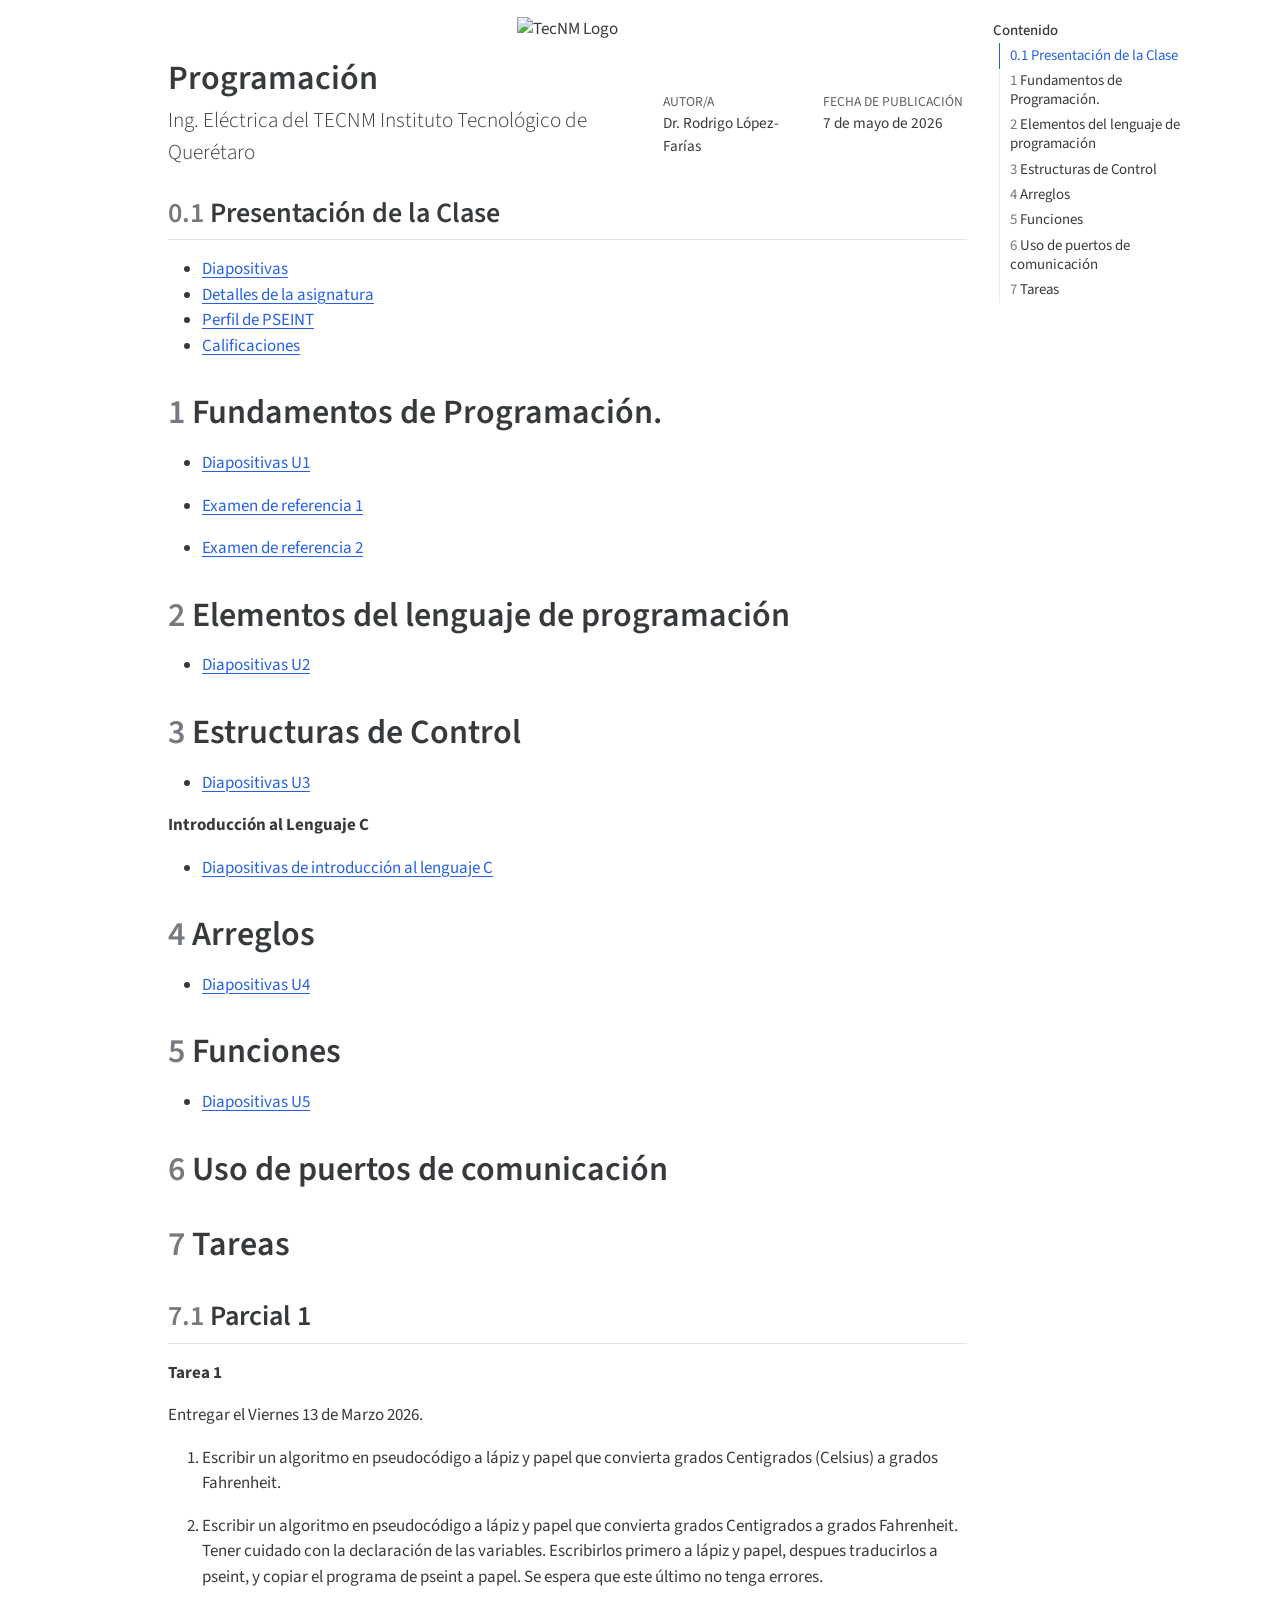
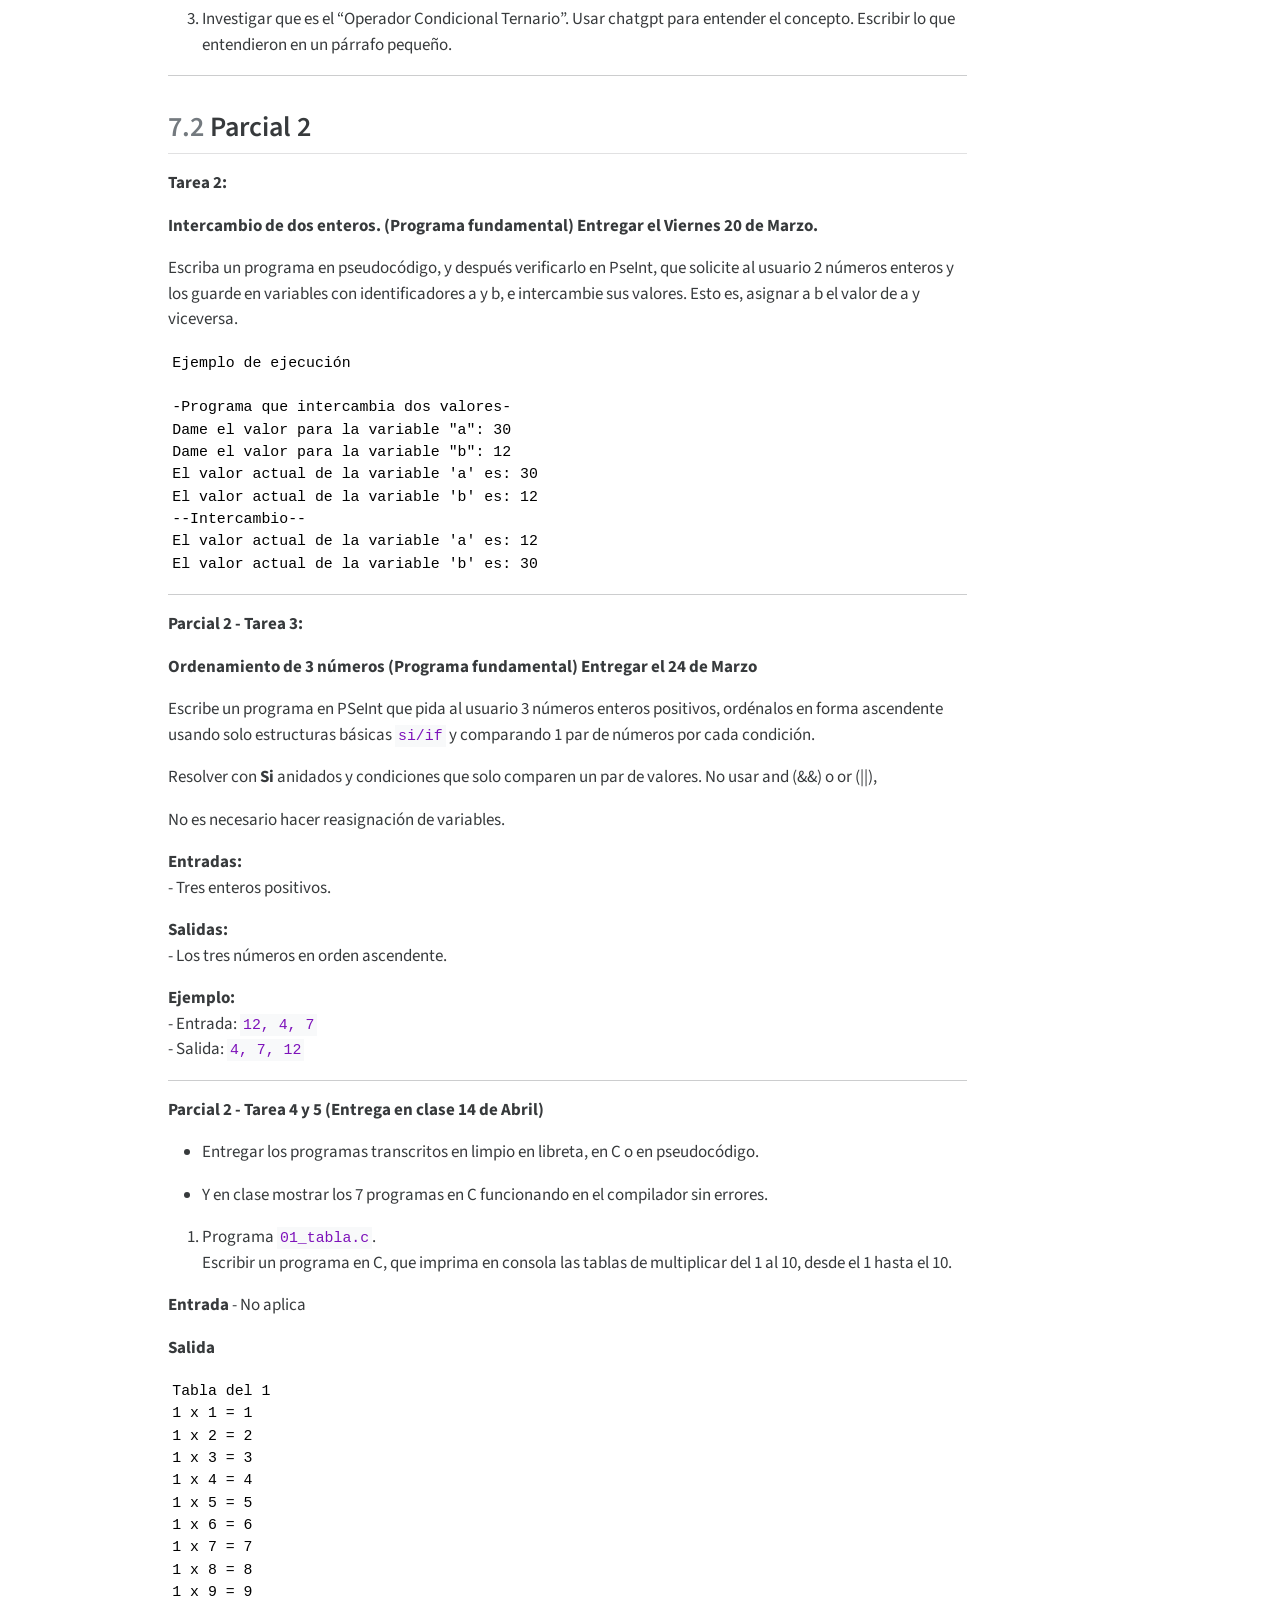
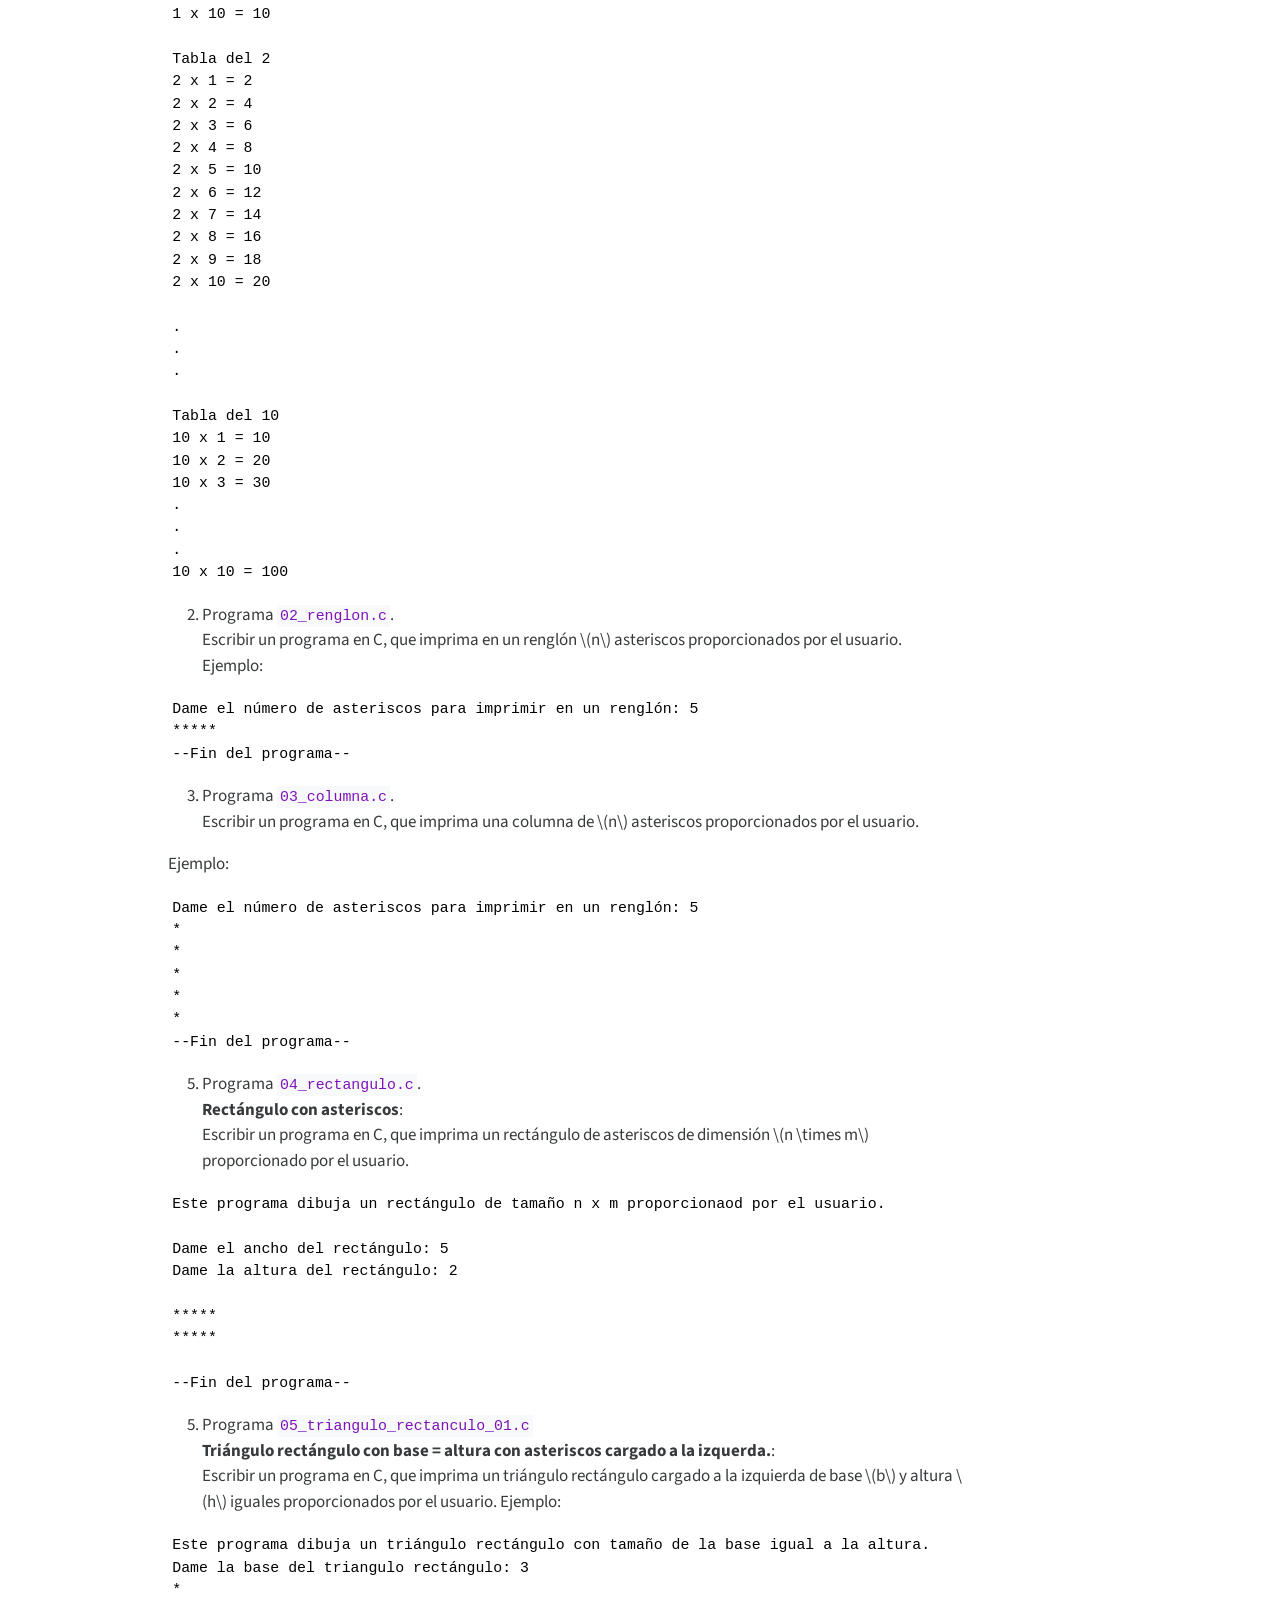
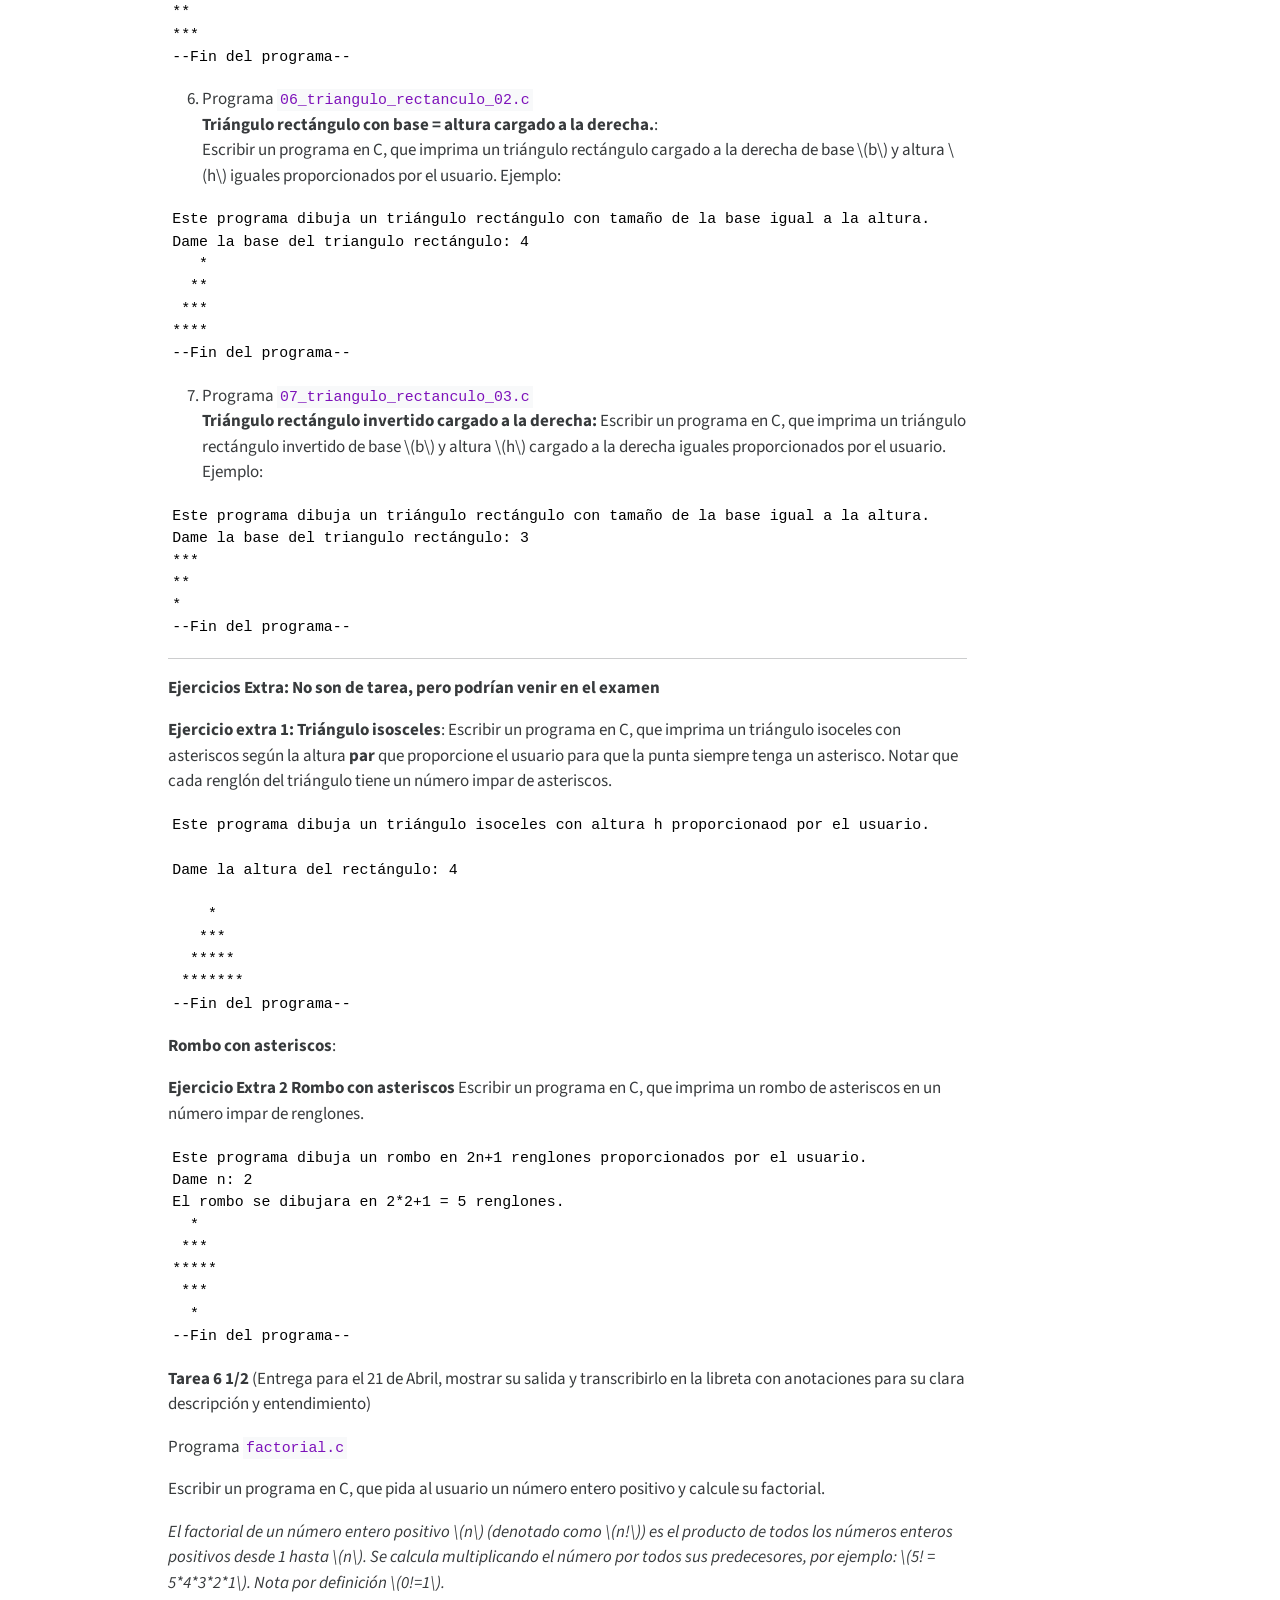
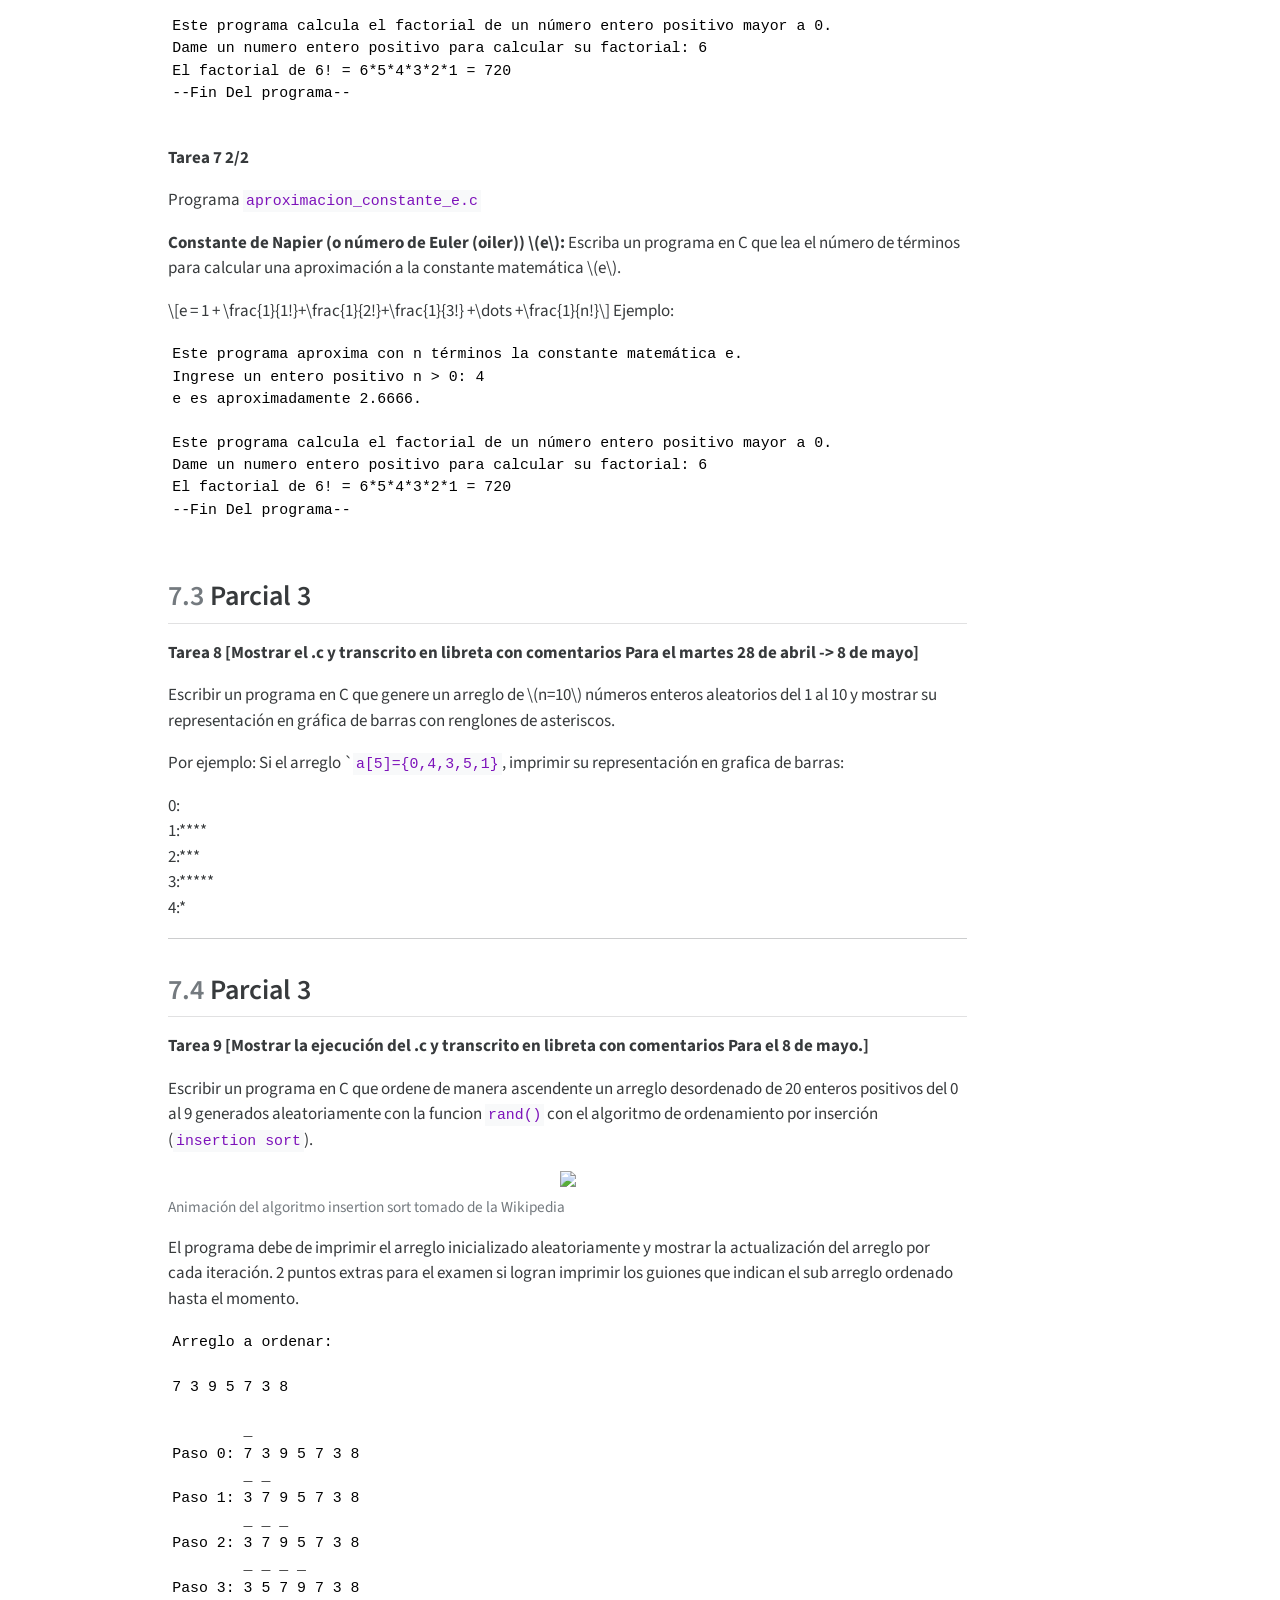
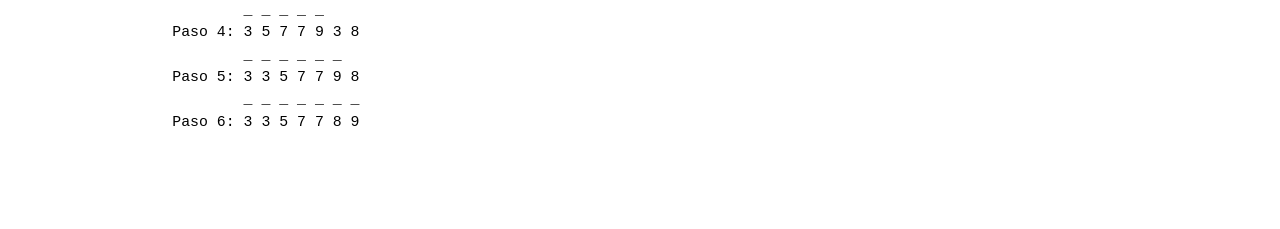
==== index.html @ ed002046 "Agregando unidad 6" ====
<!DOCTYPE html>
<html xmlns="http://www.w3.org/1999/xhtml" lang="es" xml:lang="es"><head>

<meta charset="utf-8">
<meta name="generator" content="quarto-1.7.33">

<meta name="viewport" content="width=device-width, initial-scale=1.0, user-scalable=yes">

<meta name="author" content="Dr.&nbsp;Rodrigo López-Farías">

<title>Programación</title>
<style>
code{white-space: pre-wrap;}
span.smallcaps{font-variant: small-caps;}
div.columns{display: flex; gap: min(4vw, 1.5em);}
div.column{flex: auto; overflow-x: auto;}
div.hanging-indent{margin-left: 1.5em; text-indent: -1.5em;}
ul.task-list{list-style: none;}
ul.task-list li input[type="checkbox"] {
  width: 0.8em;
  margin: 0 0.8em 0.2em -1em; /* quarto-specific, see https://github.com/quarto-dev/quarto-cli/issues/4556 */ 
  vertical-align: middle;
}
</style>


<script src="index_files/libs/clipboard/clipboard.min.js"></script>
<script src="index_files/libs/quarto-html/quarto.js" type="module"></script>
<script src="index_files/libs/quarto-html/tabsets/tabsets.js" type="module"></script>
<script src="index_files/libs/quarto-html/popper.min.js"></script>
<script src="index_files/libs/quarto-html/tippy.umd.min.js"></script>
<script src="index_files/libs/quarto-html/anchor.min.js"></script>
<link href="index_files/libs/quarto-html/tippy.css" rel="stylesheet">
<link href="index_files/libs/quarto-html/quarto-syntax-highlighting-ea385d0e468b0dd5ea5bf0780b1290d9.css" rel="stylesheet" id="quarto-text-highlighting-styles">
<script src="index_files/libs/bootstrap/bootstrap.min.js"></script>
<link href="index_files/libs/bootstrap/bootstrap-icons.css" rel="stylesheet">
<link href="index_files/libs/bootstrap/bootstrap-27fc70488c1b8345befe9b1fb9727629.min.css" rel="stylesheet" append-hash="true" id="quarto-bootstrap" data-mode="light">
<style>html{ scroll-behavior: smooth; }</style>
<style>
  body { counter-reset: section -1; }
  .quarto-title-block {
    display: flex;
    align-items: center;
    gap: 1rem;
  }
  .logo-header {
    text-align: center;
    margin-bottom: 1rem;
  }
  .logo-header img {
    max-height: 80px;
  }
</style>

  <script src="https://cdnjs.cloudflare.com/polyfill/v3/polyfill.min.js?features=es6"></script>
  <script src="https://cdn.jsdelivr.net/npm/mathjax@3/es5/tex-chtml-full.js" type="text/javascript"></script>

<script type="text/javascript">
const typesetMath = (el) => {
  if (window.MathJax) {
    // MathJax Typeset
    window.MathJax.typeset([el]);
  } else if (window.katex) {
    // KaTeX Render
    var mathElements = el.getElementsByClassName("math");
    var macros = [];
    for (var i = 0; i < mathElements.length; i++) {
      var texText = mathElements[i].firstChild;
      if (mathElements[i].tagName == "SPAN") {
        window.katex.render(texText.data, mathElements[i], {
          displayMode: mathElements[i].classList.contains('display'),
          throwOnError: false,
          macros: macros,
          fleqn: false
        });
      }
    }
  }
}
window.Quarto = {
  typesetMath
};
</script>

</head>

<body class="quarto-light">

<div id="quarto-content" class="page-columns page-rows-contents page-layout-article">
<div id="quarto-margin-sidebar" class="sidebar margin-sidebar">
  <nav id="TOC" role="doc-toc" class="toc-active">
    <h2 id="toc-title">Contenido</h2>
   
  <ul>
  <li><a href="#presentación-de-la-clase" id="toc-presentación-de-la-clase" class="nav-link active" data-scroll-target="#presentación-de-la-clase"><span class="header-section-number">0.1</span> Presentación de la Clase</a></li>
  <li><a href="#fundamentos-de-programación." id="toc-fundamentos-de-programación." class="nav-link" data-scroll-target="#fundamentos-de-programación."><span class="header-section-number">1</span> Fundamentos de Programación.</a></li>
  <li><a href="#elementos-del-lenguaje-de-programación" id="toc-elementos-del-lenguaje-de-programación" class="nav-link" data-scroll-target="#elementos-del-lenguaje-de-programación"><span class="header-section-number">2</span> Elementos del lenguaje de programación</a></li>
  <li><a href="#estructuras-de-control" id="toc-estructuras-de-control" class="nav-link" data-scroll-target="#estructuras-de-control"><span class="header-section-number">3</span> Estructuras de Control</a></li>
  <li><a href="#arreglos" id="toc-arreglos" class="nav-link" data-scroll-target="#arreglos"><span class="header-section-number">4</span> Arreglos</a></li>
  <li><a href="#funciones" id="toc-funciones" class="nav-link" data-scroll-target="#funciones"><span class="header-section-number">5</span> Funciones</a></li>
  <li><a href="#uso-de-puertos-de-comunicación" id="toc-uso-de-puertos-de-comunicación" class="nav-link" data-scroll-target="#uso-de-puertos-de-comunicación"><span class="header-section-number">6</span> Uso de puertos de comunicación</a></li>
  <li><a href="#tareas" id="toc-tareas" class="nav-link" data-scroll-target="#tareas"><span class="header-section-number">7</span> Tareas</a>
  <ul class="collapse">
  <li><a href="#parcial-1" id="toc-parcial-1" class="nav-link" data-scroll-target="#parcial-1"><span class="header-section-number">7.1</span> Parcial 1</a></li>
  <li><a href="#parcial-2" id="toc-parcial-2" class="nav-link" data-scroll-target="#parcial-2"><span class="header-section-number">7.2</span> Parcial 2</a></li>
  <li><a href="#parcial-3" id="toc-parcial-3" class="nav-link" data-scroll-target="#parcial-3"><span class="header-section-number">7.3</span> Parcial 3</a></li>
  <li><a href="#parcial-3-1" id="toc-parcial-3-1" class="nav-link" data-scroll-target="#parcial-3-1"><span class="header-section-number">7.4</span> Parcial 3</a></li>
  </ul></li>
  </ul>
</nav>
</div>
<main class="content" id="quarto-document-content">
<div class="logo-header">
  <img src="https://queretaro.tecnm.mx/wp-content/uploads/2021/09/LOGOS-INSTITUCIONALES-ITQ-08.png" alt="TecNM Logo">
</div>

<header id="title-block-header" class="quarto-title-block default">
<div class="quarto-title">
<h1 class="title">Programación</h1>
<p class="subtitle lead">Ing. Eléctrica del TECNM Instituto Tecnológico de Querétaro</p>
</div>



<div class="quarto-title-meta">

    <div>
    <div class="quarto-title-meta-heading">Autor/a</div>
    <div class="quarto-title-meta-contents">
             <p>Dr.&nbsp;Rodrigo López-Farías </p>
          </div>
  </div>
    
    <div>
    <div class="quarto-title-meta-heading">Fecha de publicación</div>
    <div class="quarto-title-meta-contents">
      <p class="date">7 de mayo de 2026</p>
    </div>
  </div>
  
    
  </div>
  


</header>


<section id="presentación-de-la-clase" class="level2" data-number="0.1">
<h2 data-number="0.1" class="anchored" data-anchor-id="presentación-de-la-clase"><span class="header-section-number">0.1</span> Presentación de la Clase</h2>
<ul>
<li><a href="https://drive.google.com/file/d/1qA2Dy2kVQ2VCH_4RZ5Htpi84i7pKZv-j/view">Diapositivas</a></li>
<li><a href="https://drive.google.com/file/d/1Szw2QInI9FrmDmlSfddGnLX77tXOv-oZ/view">Detalles de la asignatura</a></li>
<li><a href="https://github.com/rdglpz/tecnm_programacion_electrica/blob/main/pseint_perfil_tecnmqroelectrica">Perfil de PSEINT</a><br>
</li>
<li><a href="https://docs.google.com/spreadsheets/d/1F2i9YQQ6lnZZewfKWzPTwuxxFNUc-CzLCBZMQ2HPuwU/edit">Calificaciones</a></li>
</ul>
</section>
<section id="fundamentos-de-programación." class="level1" data-number="1">
<h1 data-number="1"><span class="header-section-number">1</span> Fundamentos de Programación.</h1>
<ul>
<li><p><a href="https://rdglpz.github.io/tecnm_programacion_electrica/U1.html#/title-slide">Diapositivas U1</a></p></li>
<li><p><a href="https://drive.google.com/file/d/1OxxxSSvXFPBRhk1VsSIsrE2xqpnc6ACj/view?usp=sharing">Examen de referencia 1</a><br>
</p></li>
<li><p><a href="https://drive.google.com/file/d/105Px6uq6gI11OA63RCRDp6EJ2LFKNAYx/view?usp=drive_link">Examen de referencia 2</a></p></li>
</ul>
</section>
<section id="elementos-del-lenguaje-de-programación" class="level1" data-number="2">
<h1 data-number="2"><span class="header-section-number">2</span> Elementos del lenguaje de programación</h1>
<ul>
<li><a href="https://rdglpz.github.io/tecnm_programacion_electrica/U2.html#/title-slide">Diapositivas U2</a></li>
</ul>
</section>
<section id="estructuras-de-control" class="level1" data-number="3">
<h1 data-number="3"><span class="header-section-number">3</span> Estructuras de Control</h1>
<ul>
<li><a href="https://rdglpz.github.io/tecnm_programacion_electrica/U3.html#/title-slide">Diapositivas U3</a></li>
</ul>
<p><strong>Introducción al Lenguaje C</strong></p>
<ul>
<li><a href="U_introC.html">Diapositivas de introducción al lenguaje C</a></li>
</ul>
</section>
<section id="arreglos" class="level1" data-number="4">
<h1 data-number="4"><span class="header-section-number">4</span> Arreglos</h1>
<ul>
<li><a href="U4.html">Diapositivas U4</a></li>
</ul>
</section>
<section id="funciones" class="level1" data-number="5">
<h1 data-number="5"><span class="header-section-number">5</span> Funciones</h1>
<ul>
<li><a href="U5.html">Diapositivas U5</a></li>
</ul>
</section>
<section id="uso-de-puertos-de-comunicación" class="level1" data-number="6">
<h1 data-number="6"><span class="header-section-number">6</span> Uso de puertos de comunicación</h1>
</section>
<section id="tareas" class="level1" data-number="7">
<h1 data-number="7"><span class="header-section-number">7</span> Tareas</h1>
<section id="parcial-1" class="level2" data-number="7.1">
<h2 data-number="7.1" class="anchored" data-anchor-id="parcial-1"><span class="header-section-number">7.1</span> Parcial 1</h2>
<p><strong>Tarea 1</strong></p>
<p>Entregar el Viernes 13 de Marzo 2026.</p>
<ol type="1">
<li><p>Escribir un algoritmo en pseudocódigo a lápiz y papel que convierta grados Centigrados (Celsius) a grados Fahrenheit.</p></li>
<li><p>Escribir un algoritmo en pseudocódigo a lápiz y papel que convierta grados Centigrados a grados Fahrenheit. Tener cuidado con la declaración de las variables. Escribirlos primero a lápiz y papel, despues traducirlos a pseint, y copiar el programa de pseint a papel. Se espera que este último no tenga errores.</p></li>
<li><p>Investigar que es el “Operador Condicional Ternario”. Usar chatgpt para entender el concepto. Escribir lo que entendieron en un párrafo pequeño.</p></li>
</ol>
<hr>
</section>
<section id="parcial-2" class="level2" data-number="7.2">
<h2 data-number="7.2" class="anchored" data-anchor-id="parcial-2"><span class="header-section-number">7.2</span> Parcial 2</h2>
<p><strong>Tarea 2:</strong></p>
<p><strong>Intercambio de dos enteros. (Programa fundamental) Entregar el Viernes 20 de Marzo.</strong></p>
<p>Escriba un programa en pseudocódigo, y después verificarlo en PseInt, que solicite al usuario 2 números enteros y los guarde en variables con identificadores a y b, e intercambie sus valores. Esto es, asignar a b el valor de a y viceversa.</p>
<pre><code>Ejemplo de ejecución

-Programa que intercambia dos valores-
Dame el valor para la variable "a": 30
Dame el valor para la variable "b": 12
El valor actual de la variable 'a' es: 30
El valor actual de la variable 'b' es: 12
--Intercambio--
El valor actual de la variable 'a' es: 12
El valor actual de la variable 'b' es: 30</code></pre>
<hr>
<p><strong>Parcial 2 - Tarea 3:</strong></p>
<p><strong>Ordenamiento de 3 números (Programa fundamental) Entregar el 24 de Marzo</strong></p>
<p>Escribe un programa en PSeInt que pida al usuario 3 números enteros positivos, ordénalos en forma ascendente usando solo estructuras básicas <code>si/if</code> y comparando 1 par de números por cada condición.</p>
<p>Resolver con <strong>Si</strong> anidados y condiciones que solo comparen un par de valores. No usar and (&amp;&amp;) o or (||),</p>
<p>No es necesario hacer reasignación de variables.</p>
<p><strong>Entradas:</strong><br>
- Tres enteros positivos.</p>
<p><strong>Salidas:</strong><br>
- Los tres números en orden ascendente.</p>
<p><strong>Ejemplo:</strong><br>
- Entrada: <code>12, 4, 7</code><br>
- Salida: <code>4, 7, 12</code></p>
<hr>
<p><strong>Parcial 2 - Tarea 4 y 5 (Entrega en clase 14 de Abril)</strong></p>
<ul>
<li><p>Entregar los programas transcritos en limpio en libreta, en C o en pseudocódigo.</p></li>
<li><p>Y en clase mostrar los 7 programas en C funcionando en el compilador sin errores.</p></li>
</ul>
<ol type="1">
<li>Programa <code>01_tabla.c</code>.<br>
Escribir un programa en C, que imprima en consola las tablas de multiplicar del 1 al 10, desde el 1 hasta el 10.</li>
</ol>
<p><strong>Entrada</strong> - No aplica</p>
<p><strong>Salida</strong></p>
<pre><code>Tabla del 1
1 x 1 = 1
1 x 2 = 2
1 x 3 = 3
1 x 4 = 4
1 x 5 = 5
1 x 6 = 6
1 x 7 = 7
1 x 8 = 8
1 x 9 = 9
1 x 10 = 10

Tabla del 2
2 x 1 = 2
2 x 2 = 4
2 x 3 = 6
2 x 4 = 8
2 x 5 = 10
2 x 6 = 12
2 x 7 = 14
2 x 8 = 16
2 x 9 = 18
2 x 10 = 20

.
.
.

Tabla del 10
10 x 1 = 10
10 x 2 = 20
10 x 3 = 30
.
.
.
10 x 10 = 100</code></pre>
<ol start="2" type="1">
<li>Programa <code>02_renglon.c</code>.<br>
Escribir un programa en C, que imprima en un renglón <span class="math inline">\(n\)</span> asteriscos proporcionados por el usuario.<br>
Ejemplo:</li>
</ol>
<pre><code>Dame el número de asteriscos para imprimir en un renglón: 5
*****
--Fin del programa--</code></pre>
<ol start="3" type="1">
<li>Programa <code>03_columna.c</code>.<br>
Escribir un programa en C, que imprima una columna de <span class="math inline">\(n\)</span> asteriscos proporcionados por el usuario.</li>
</ol>
<p>Ejemplo:</p>
<pre><code>Dame el número de asteriscos para imprimir en un renglón: 5
*
*
*
*
*
--Fin del programa--</code></pre>
<ol start="5" type="1">
<li>Programa <code>04_rectangulo.c</code>.<br>
<strong>Rectángulo con asteriscos</strong>:<br>
Escribir un programa en C, que imprima un rectángulo de asteriscos de dimensión <span class="math inline">\(n \times m\)</span> proporcionado por el usuario.</li>
</ol>
<pre><code>Este programa dibuja un rectángulo de tamaño n x m proporcionaod por el usuario.

Dame el ancho del rectángulo: 5
Dame la altura del rectángulo: 2

*****
*****

--Fin del programa--</code></pre>
<ol start="5" type="1">
<li>Programa <code>05_triangulo_rectanculo_01.c</code><br>
<strong>Triángulo rectángulo con base = altura con asteriscos cargado a la izquerda.</strong>:<br>
Escribir un programa en C, que imprima un triángulo rectángulo cargado a la izquierda de base <span class="math inline">\(b\)</span> y altura <span class="math inline">\(h\)</span> iguales proporcionados por el usuario. Ejemplo:</li>
</ol>
<pre><code>Este programa dibuja un triángulo rectángulo con tamaño de la base igual a la altura. 
Dame la base del triangulo rectángulo: 3
*
**
***
--Fin del programa--</code></pre>
<ol start="6" type="1">
<li>Programa <code>06_triangulo_rectanculo_02.c</code><br>
<strong>Triángulo rectángulo con base = altura cargado a la derecha.</strong>:<br>
Escribir un programa en C, que imprima un triángulo rectángulo cargado a la derecha de base <span class="math inline">\(b\)</span> y altura <span class="math inline">\(h\)</span> iguales proporcionados por el usuario. Ejemplo:</li>
</ol>
<pre><code>Este programa dibuja un triángulo rectángulo con tamaño de la base igual a la altura. 
Dame la base del triangulo rectángulo: 4
   *
  **
 ***
****
--Fin del programa--</code></pre>
<ol start="7" type="1">
<li>Programa <code>07_triangulo_rectanculo_03.c</code><br>
<strong>Triángulo rectángulo invertido cargado a la derecha:</strong> Escribir un programa en C, que imprima un triángulo rectángulo invertido de base <span class="math inline">\(b\)</span> y altura <span class="math inline">\(h\)</span> cargado a la derecha iguales proporcionados por el usuario. Ejemplo:</li>
</ol>
<pre><code>Este programa dibuja un triángulo rectángulo con tamaño de la base igual a la altura. 
Dame la base del triangulo rectángulo: 3
***
**
*
--Fin del programa--</code></pre>
<hr>
<p><strong>Ejercicios Extra: No son de tarea, pero podrían venir en el examen</strong></p>
<p><strong>Ejercicio extra 1: Triángulo isosceles</strong>: Escribir un programa en C, que imprima un triángulo isoceles con asteriscos según la altura <strong>par</strong> que proporcione el usuario para que la punta siempre tenga un asterisco. Notar que cada renglón del triángulo tiene un número impar de asteriscos.</p>
<pre><code>Este programa dibuja un triángulo isoceles con altura h proporcionaod por el usuario.

Dame la altura del rectángulo: 4

    *
   ***
  *****
 *******
--Fin del programa--</code></pre>
<p><strong>Rombo con asteriscos</strong>:</p>
<p><strong>Ejercicio Extra 2 Rombo con asteriscos</strong> Escribir un programa en C, que imprima un rombo de asteriscos en un número impar de renglones.</p>
<pre><code>Este programa dibuja un rombo en 2n+1 renglones proporcionados por el usuario.
Dame n: 2
El rombo se dibujara en 2*2+1 = 5 renglones.
  *
 ***
*****
 ***
  *
--Fin del programa--</code></pre>
<p><strong>Tarea 6 1/2</strong> (Entrega para el 21 de Abril, mostrar su salida y transcribirlo en la libreta con anotaciones para su clara descripción y entendimiento)</p>
<p>Programa <code>factorial.c</code></p>
<p>Escribir un programa en C, que pida al usuario un número entero positivo y calcule su factorial.</p>
<p><em>El factorial de un número entero positivo <span class="math inline">\(n\)</span> (denotado como <span class="math inline">\(n!\)</span>) es el producto de todos los números enteros positivos desde 1 hasta <span class="math inline">\(n\)</span>. Se calcula multiplicando el número por todos sus predecesores, por ejemplo: <span class="math inline">\(5! =  5*4*3*2*1\)</span>. Nota por definición <span class="math inline">\(0!=1\)</span>.</em></p>
<pre><code>Este programa calcula el factorial de un número entero positivo mayor a 0.
Dame un numero entero positivo para calcular su factorial: 6
El factorial de 6! = 6*5*4*3*2*1 = 720
--Fin Del programa--

</code></pre>
<p><strong>Tarea 7 2/2</strong></p>
<p>Programa <code>aproximacion_constante_e.c</code></p>
<p><strong>Constante de Napier (o número de Euler (oiler)) <span class="math inline">\(e\)</span>:</strong> Escriba un programa en C que lea el número de términos para calcular una aproximación a la constante matemática <span class="math inline">\(e\)</span>.</p>
<p><span class="math display">\[e = 1 + \frac{1}{1!}+\frac{1}{2!}+\frac{1}{3!} +\dots +\frac{1}{n!}\]</span> Ejemplo:</p>
<pre><code>Este programa aproxima con n términos la constante matemática e.
Ingrese un entero positivo n &gt; 0: 4
e es aproximadamente 2.6666.</code></pre>
<pre><code>Este programa calcula el factorial de un número entero positivo mayor a 0.
Dame un numero entero positivo para calcular su factorial: 6
El factorial de 6! = 6*5*4*3*2*1 = 720
--Fin Del programa--

</code></pre>
</section>
<section id="parcial-3" class="level2" data-number="7.3">
<h2 data-number="7.3" class="anchored" data-anchor-id="parcial-3"><span class="header-section-number">7.3</span> Parcial 3</h2>
<p><strong>Tarea 8 [Mostrar el .c y transcrito en libreta con comentarios Para el martes 28 de abril -&gt; 8 de mayo]</strong></p>
<p>Escribir un programa en C que genere un arreglo de <span class="math inline">\(n=10\)</span> números enteros aleatorios del 1 al 10 y mostrar su representación en gráfica de barras con renglones de asteriscos.</p>
<p>Por ejemplo: Si el arreglo `<code>a[5]={0,4,3,5,1}</code>, imprimir su representación en grafica de barras:</p>
<p>0:<br>
1:****<br>
2:***<br>
3:*****<br>
4:*</p>
<hr>
</section>
<section id="parcial-3-1" class="level2" data-number="7.4">
<h2 data-number="7.4" class="anchored" data-anchor-id="parcial-3-1"><span class="header-section-number">7.4</span> Parcial 3</h2>
<p><strong>Tarea 9 [Mostrar la ejecución del .c y transcrito en libreta con comentarios Para el 8 de mayo.]</strong></p>
<p>Escribir un programa en C que ordene de manera ascendente un arreglo desordenado de 20 enteros positivos del 0 al 9 generados aleatoriamente con la funcion <code>rand()</code> con el algoritmo de ordenamiento por inserción (<code>insertion sort</code>).</p>
<div class="quarto-figure quarto-figure-center">
<figure class="figure">
<p><img src="https://upload.wikimedia.org/wikipedia/commons/0/0f/Insertion-sort-example-300px.gif" class="img-fluid figure-img"></p>
<figcaption>Animación del algoritmo insertion sort tomado de la Wikipedia</figcaption>
</figure>
</div>
<p>El programa debe de imprimir el arreglo inicializado aleatoriamente y mostrar la actualización del arreglo por cada iteración. 2 puntos extras para el examen si logran imprimir los guiones que indican el sub arreglo ordenado hasta el momento.</p>
<pre><code>Arreglo a ordenar:  

7 3 9 5 7 3 8

        _
Paso 0: 7 3 9 5 7 3 8
        _ _
Paso 1: 3 7 9 5 7 3 8
        _ _ _
Paso 2: 3 7 9 5 7 3 8
        _ _ _ _
Paso 3: 3 5 7 9 7 3 8
        _ _ _ _ _
Paso 4: 3 5 7 7 9 3 8   
        _ _ _ _ _ _
Paso 5: 3 3 5 7 7 9 8
        _ _ _ _ _ _ _
Paso 6: 3 3 5 7 7 8 9</code></pre>
</section>
</section>

</main>
<!-- /main column -->
<script id="quarto-html-after-body" type="application/javascript">
  window.document.addEventListener("DOMContentLoaded", function (event) {
    const icon = "";
    const anchorJS = new window.AnchorJS();
    anchorJS.options = {
      placement: 'right',
      icon: icon
    };
    anchorJS.add('.anchored');
    const isCodeAnnotation = (el) => {
      for (const clz of el.classList) {
        if (clz.startsWith('code-annotation-')) {                     
          return true;
        }
      }
      return false;
    }
    const onCopySuccess = function(e) {
      // button target
      const button = e.trigger;
      // don't keep focus
      button.blur();
      // flash "checked"
      button.classList.add('code-copy-button-checked');
      var currentTitle = button.getAttribute("title");
      button.setAttribute("title", "Copiado");
      let tooltip;
      if (window.bootstrap) {
        button.setAttribute("data-bs-toggle", "tooltip");
        button.setAttribute("data-bs-placement", "left");
        button.setAttribute("data-bs-title", "Copiado");
        tooltip = new bootstrap.Tooltip(button, 
          { trigger: "manual", 
            customClass: "code-copy-button-tooltip",
            offset: [0, -8]});
        tooltip.show();    
      }
      setTimeout(function() {
        if (tooltip) {
          tooltip.hide();
          button.removeAttribute("data-bs-title");
          button.removeAttribute("data-bs-toggle");
          button.removeAttribute("data-bs-placement");
        }
        button.setAttribute("title", currentTitle);
        button.classList.remove('code-copy-button-checked');
      }, 1000);
      // clear code selection
      e.clearSelection();
    }
    const getTextToCopy = function(trigger) {
        const codeEl = trigger.previousElementSibling.cloneNode(true);
        for (const childEl of codeEl.children) {
          if (isCodeAnnotation(childEl)) {
            childEl.remove();
          }
        }
        return codeEl.innerText;
    }
    const clipboard = new window.ClipboardJS('.code-copy-button:not([data-in-quarto-modal])', {
      text: getTextToCopy
    });
    clipboard.on('success', onCopySuccess);
    if (window.document.getElementById('quarto-embedded-source-code-modal')) {
      const clipboardModal = new window.ClipboardJS('.code-copy-button[data-in-quarto-modal]', {
        text: getTextToCopy,
        container: window.document.getElementById('quarto-embedded-source-code-modal')
      });
      clipboardModal.on('success', onCopySuccess);
    }
      var localhostRegex = new RegExp(/^(?:http|https):\/\/localhost\:?[0-9]*\//);
      var mailtoRegex = new RegExp(/^mailto:/);
        var filterRegex = new RegExp('/' + window.location.host + '/');
      var isInternal = (href) => {
          return filterRegex.test(href) || localhostRegex.test(href) || mailtoRegex.test(href);
      }
      // Inspect non-navigation links and adorn them if external
     var links = window.document.querySelectorAll('a[href]:not(.nav-link):not(.navbar-brand):not(.toc-action):not(.sidebar-link):not(.sidebar-item-toggle):not(.pagination-link):not(.no-external):not([aria-hidden]):not(.dropdown-item):not(.quarto-navigation-tool):not(.about-link)');
      for (var i=0; i<links.length; i++) {
        const link = links[i];
        if (!isInternal(link.href)) {
          // undo the damage that might have been done by quarto-nav.js in the case of
          // links that we want to consider external
          if (link.dataset.originalHref !== undefined) {
            link.href = link.dataset.originalHref;
          }
        }
      }
    function tippyHover(el, contentFn, onTriggerFn, onUntriggerFn) {
      const config = {
        allowHTML: true,
        maxWidth: 500,
        delay: 100,
        arrow: false,
        appendTo: function(el) {
            return el.parentElement;
        },
        interactive: true,
        interactiveBorder: 10,
        theme: 'quarto',
        placement: 'bottom-start',
      };
      if (contentFn) {
        config.content = contentFn;
      }
      if (onTriggerFn) {
        config.onTrigger = onTriggerFn;
      }
      if (onUntriggerFn) {
        config.onUntrigger = onUntriggerFn;
      }
      window.tippy(el, config); 
    }
    const noterefs = window.document.querySelectorAll('a[role="doc-noteref"]');
    for (var i=0; i<noterefs.length; i++) {
      const ref = noterefs[i];
      tippyHover(ref, function() {
        // use id or data attribute instead here
        let href = ref.getAttribute('data-footnote-href') || ref.getAttribute('href');
        try { href = new URL(href).hash; } catch {}
        const id = href.replace(/^#\/?/, "");
        const note = window.document.getElementById(id);
        if (note) {
          return note.innerHTML;
        } else {
          return "";
        }
      });
    }
    const xrefs = window.document.querySelectorAll('a.quarto-xref');
    const processXRef = (id, note) => {
      // Strip column container classes
      const stripColumnClz = (el) => {
        el.classList.remove("page-full", "page-columns");
        if (el.children) {
          for (const child of el.children) {
            stripColumnClz(child);
          }
        }
      }
      stripColumnClz(note)
      if (id === null || id.startsWith('sec-')) {
        // Special case sections, only their first couple elements
        const container = document.createElement("div");
        if (note.children && note.children.length > 2) {
          container.appendChild(note.children[0].cloneNode(true));
          for (let i = 1; i < note.children.length; i++) {
            const child = note.children[i];
            if (child.tagName === "P" && child.innerText === "") {
              continue;
            } else {
              container.appendChild(child.cloneNode(true));
              break;
            }
          }
          if (window.Quarto?.typesetMath) {
            window.Quarto.typesetMath(container);
          }
          return container.innerHTML
        } else {
          if (window.Quarto?.typesetMath) {
            window.Quarto.typesetMath(note);
          }
          return note.innerHTML;
        }
      } else {
        // Remove any anchor links if they are present
        const anchorLink = note.querySelector('a.anchorjs-link');
        if (anchorLink) {
          anchorLink.remove();
        }
        if (window.Quarto?.typesetMath) {
          window.Quarto.typesetMath(note);
        }
        if (note.classList.contains("callout")) {
          return note.outerHTML;
        } else {
          return note.innerHTML;
        }
      }
    }
    for (var i=0; i<xrefs.length; i++) {
      const xref = xrefs[i];
      tippyHover(xref, undefined, function(instance) {
        instance.disable();
        let url = xref.getAttribute('href');
        let hash = undefined; 
        if (url.startsWith('#')) {
          hash = url;
        } else {
          try { hash = new URL(url).hash; } catch {}
        }
        if (hash) {
          const id = hash.replace(/^#\/?/, "");
          const note = window.document.getElementById(id);
          if (note !== null) {
            try {
              const html = processXRef(id, note.cloneNode(true));
              instance.setContent(html);
            } finally {
              instance.enable();
              instance.show();
            }
          } else {
            // See if we can fetch this
            fetch(url.split('#')[0])
            .then(res => res.text())
            .then(html => {
              const parser = new DOMParser();
              const htmlDoc = parser.parseFromString(html, "text/html");
              const note = htmlDoc.getElementById(id);
              if (note !== null) {
                const html = processXRef(id, note);
                instance.setContent(html);
              } 
            }).finally(() => {
              instance.enable();
              instance.show();
            });
          }
        } else {
          // See if we can fetch a full url (with no hash to target)
          // This is a special case and we should probably do some content thinning / targeting
          fetch(url)
          .then(res => res.text())
          .then(html => {
            const parser = new DOMParser();
            const htmlDoc = parser.parseFromString(html, "text/html");
            const note = htmlDoc.querySelector('main.content');
            if (note !== null) {
              // This should only happen for chapter cross references
              // (since there is no id in the URL)
              // remove the first header
              if (note.children.length > 0 && note.children[0].tagName === "HEADER") {
                note.children[0].remove();
              }
              const html = processXRef(null, note);
              instance.setContent(html);
            } 
          }).finally(() => {
            instance.enable();
            instance.show();
          });
        }
      }, function(instance) {
      });
    }
        let selectedAnnoteEl;
        const selectorForAnnotation = ( cell, annotation) => {
          let cellAttr = 'data-code-cell="' + cell + '"';
          let lineAttr = 'data-code-annotation="' +  annotation + '"';
          const selector = 'span[' + cellAttr + '][' + lineAttr + ']';
          return selector;
        }
        const selectCodeLines = (annoteEl) => {
          const doc = window.document;
          const targetCell = annoteEl.getAttribute("data-target-cell");
          const targetAnnotation = annoteEl.getAttribute("data-target-annotation");
          const annoteSpan = window.document.querySelector(selectorForAnnotation(targetCell, targetAnnotation));
          const lines = annoteSpan.getAttribute("data-code-lines").split(",");
          const lineIds = lines.map((line) => {
            return targetCell + "-" + line;
          })
          let top = null;
          let height = null;
          let parent = null;
          if (lineIds.length > 0) {
              //compute the position of the single el (top and bottom and make a div)
              const el = window.document.getElementById(lineIds[0]);
              top = el.offsetTop;
              height = el.offsetHeight;
              parent = el.parentElement.parentElement;
            if (lineIds.length > 1) {
              const lastEl = window.document.getElementById(lineIds[lineIds.length - 1]);
              const bottom = lastEl.offsetTop + lastEl.offsetHeight;
              height = bottom - top;
            }
            if (top !== null && height !== null && parent !== null) {
              // cook up a div (if necessary) and position it 
              let div = window.document.getElementById("code-annotation-line-highlight");
              if (div === null) {
                div = window.document.createElement("div");
                div.setAttribute("id", "code-annotation-line-highlight");
                div.style.position = 'absolute';
                parent.appendChild(div);
              }
              div.style.top = top - 2 + "px";
              div.style.height = height + 4 + "px";
              div.style.left = 0;
              let gutterDiv = window.document.getElementById("code-annotation-line-highlight-gutter");
              if (gutterDiv === null) {
                gutterDiv = window.document.createElement("div");
                gutterDiv.setAttribute("id", "code-annotation-line-highlight-gutter");
                gutterDiv.style.position = 'absolute';
                const codeCell = window.document.getElementById(targetCell);
                const gutter = codeCell.querySelector('.code-annotation-gutter');
                gutter.appendChild(gutterDiv);
              }
              gutterDiv.style.top = top - 2 + "px";
              gutterDiv.style.height = height + 4 + "px";
            }
            selectedAnnoteEl = annoteEl;
          }
        };
        const unselectCodeLines = () => {
          const elementsIds = ["code-annotation-line-highlight", "code-annotation-line-highlight-gutter"];
          elementsIds.forEach((elId) => {
            const div = window.document.getElementById(elId);
            if (div) {
              div.remove();
            }
          });
          selectedAnnoteEl = undefined;
        };
          // Handle positioning of the toggle
      window.addEventListener(
        "resize",
        throttle(() => {
          elRect = undefined;
          if (selectedAnnoteEl) {
            selectCodeLines(selectedAnnoteEl);
          }
        }, 10)
      );
      function throttle(fn, ms) {
      let throttle = false;
      let timer;
        return (...args) => {
          if(!throttle) { // first call gets through
              fn.apply(this, args);
              throttle = true;
          } else { // all the others get throttled
              if(timer) clearTimeout(timer); // cancel #2
              timer = setTimeout(() => {
                fn.apply(this, args);
                timer = throttle = false;
              }, ms);
          }
        };
      }
        // Attach click handler to the DT
        const annoteDls = window.document.querySelectorAll('dt[data-target-cell]');
        for (const annoteDlNode of annoteDls) {
          annoteDlNode.addEventListener('click', (event) => {
            const clickedEl = event.target;
            if (clickedEl !== selectedAnnoteEl) {
              unselectCodeLines();
              const activeEl = window.document.querySelector('dt[data-target-cell].code-annotation-active');
              if (activeEl) {
                activeEl.classList.remove('code-annotation-active');
              }
              selectCodeLines(clickedEl);
              clickedEl.classList.add('code-annotation-active');
            } else {
              // Unselect the line
              unselectCodeLines();
              clickedEl.classList.remove('code-annotation-active');
            }
          });
        }
    const findCites = (el) => {
      const parentEl = el.parentElement;
      if (parentEl) {
        const cites = parentEl.dataset.cites;
        if (cites) {
          return {
            el,
            cites: cites.split(' ')
          };
        } else {
          return findCites(el.parentElement)
        }
      } else {
        return undefined;
      }
    };
    var bibliorefs = window.document.querySelectorAll('a[role="doc-biblioref"]');
    for (var i=0; i<bibliorefs.length; i++) {
      const ref = bibliorefs[i];
      const citeInfo = findCites(ref);
      if (citeInfo) {
        tippyHover(citeInfo.el, function() {
          var popup = window.document.createElement('div');
          citeInfo.cites.forEach(function(cite) {
            var citeDiv = window.document.createElement('div');
            citeDiv.classList.add('hanging-indent');
            citeDiv.classList.add('csl-entry');
            var biblioDiv = window.document.getElementById('ref-' + cite);
            if (biblioDiv) {
              citeDiv.innerHTML = biblioDiv.innerHTML;
            }
            popup.appendChild(citeDiv);
          });
          return popup.innerHTML;
        });
      }
    }
  });
  </script>
</div> <!-- /content -->




<script src="index_files/libs/quarto-html/zenscroll-min.js"></script>
</body></html>
---- index_files/libs/quarto-html/tippy.css ----
.tippy-box[data-animation=fade][data-state=hidden]{opacity:0}[data-tippy-root]{max-width:calc(100vw - 10px)}.tippy-box{position:relative;background-color:#333;color:#fff;border-radius:4px;font-size:14px;line-height:1.4;white-space:normal;outline:0;transition-property:transform,visibility,opacity}.tippy-box[data-placement^=top]>.tippy-arrow{bottom:0}.tippy-box[data-placement^=top]>.tippy-arrow:before{bottom:-7px;left:0;border-width:8px 8px 0;border-top-color:initial;transform-origin:center top}.tippy-box[data-placement^=bottom]>.tippy-arrow{top:0}.tippy-box[data-placement^=bottom]>.tippy-arrow:before{top:-7px;left:0;border-width:0 8px 8px;border-bottom-color:initial;transform-origin:center bottom}.tippy-box[data-placement^=left]>.tippy-arrow{right:0}.tippy-box[data-placement^=left]>.tippy-arrow:before{border-width:8px 0 8px 8px;border-left-color:initial;right:-7px;transform-origin:center left}.tippy-box[data-placement^=right]>.tippy-arrow{left:0}.tippy-box[data-placement^=right]>.tippy-arrow:before{left:-7px;border-width:8px 8px 8px 0;border-right-color:initial;transform-origin:center right}.tippy-box[data-inertia][data-state=visible]{transition-timing-function:cubic-bezier(.54,1.5,.38,1.11)}.tippy-arrow{width:16px;height:16px;color:#333}.tippy-arrow:before{content:"";position:absolute;border-color:transparent;border-style:solid}.tippy-content{position:relative;padding:5px 9px;z-index:1}
---- index_files/libs/quarto-html/quarto-syntax-highlighting-ea385d0e468b0dd5ea5bf0780b1290d9.css ----
/* quarto syntax highlight colors */
:root {
  --quarto-hl-ot-color: #003B4F;
  --quarto-hl-at-color: #657422;
  --quarto-hl-ss-color: #20794D;
  --quarto-hl-an-color: #5E5E5E;
  --quarto-hl-fu-color: #4758AB;
  --quarto-hl-st-color: #20794D;
  --quarto-hl-cf-color: #003B4F;
  --quarto-hl-op-color: #5E5E5E;
  --quarto-hl-er-color: #AD0000;
  --quarto-hl-bn-color: #AD0000;
  --quarto-hl-al-color: #AD0000;
  --quarto-hl-va-color: #111111;
  --quarto-hl-bu-color: inherit;
  --quarto-hl-ex-color: inherit;
  --quarto-hl-pp-color: #AD0000;
  --quarto-hl-in-color: #5E5E5E;
  --quarto-hl-vs-color: #20794D;
  --quarto-hl-wa-color: #5E5E5E;
  --quarto-hl-do-color: #5E5E5E;
  --quarto-hl-im-color: #00769E;
  --quarto-hl-ch-color: #20794D;
  --quarto-hl-dt-color: #AD0000;
  --quarto-hl-fl-color: #AD0000;
  --quarto-hl-co-color: #5E5E5E;
  --quarto-hl-cv-color: #5E5E5E;
  --quarto-hl-cn-color: #8f5902;
  --quarto-hl-sc-color: #5E5E5E;
  --quarto-hl-dv-color: #AD0000;
  --quarto-hl-kw-color: #003B4F;
}

/* other quarto variables */
:root {
  --quarto-font-monospace: SFMono-Regular, Menlo, Monaco, Consolas, "Liberation Mono", "Courier New", monospace;
}

/* syntax highlight based on Pandoc's rules */
pre > code.sourceCode > span {
  color: #003B4F;
}

code.sourceCode > span {
  color: #003B4F;
}

div.sourceCode,
div.sourceCode pre.sourceCode {
  color: #003B4F;
}

/* Normal */
code span {
  color: #003B4F;
}

/* Alert */
code span.al {
  color: #AD0000;
  font-style: inherit;
}

/* Annotation */
code span.an {
  color: #5E5E5E;
  font-style: inherit;
}

/* Attribute */
code span.at {
  color: #657422;
  font-style: inherit;
}

/* BaseN */
code span.bn {
  color: #AD0000;
  font-style: inherit;
}

/* BuiltIn */
code span.bu {
  font-style: inherit;
}

/* ControlFlow */
code span.cf {
  color: #003B4F;
  font-weight: bold;
  font-style: inherit;
}

/* Char */
code span.ch {
  color: #20794D;
  font-style: inherit;
}

/* Constant */
code span.cn {
  color: #8f5902;
  font-style: inherit;
}

/* Comment */
code span.co {
  color: #5E5E5E;
  font-style: inherit;
}

/* CommentVar */
code span.cv {
  color: #5E5E5E;
  font-style: italic;
}

/* Documentation */
code span.do {
  color: #5E5E5E;
  font-style: italic;
}

/* DataType */
code span.dt {
  color: #AD0000;
  font-style: inherit;
}

/* DecVal */
code span.dv {
  color: #AD0000;
  font-style: inherit;
}

/* Error */
code span.er {
  color: #AD0000;
  font-style: inherit;
}

/* Extension */
code span.ex {
  font-style: inherit;
}

/* Float */
code span.fl {
  color: #AD0000;
  font-style: inherit;
}

/* Function */
code span.fu {
  color: #4758AB;
  font-style: inherit;
}

/* Import */
code span.im {
  color: #00769E;
  font-style: inherit;
}

/* Information */
code span.in {
  color: #5E5E5E;
  font-style: inherit;
}

/* Keyword */
code span.kw {
  color: #003B4F;
  font-weight: bold;
  font-style: inherit;
}

/* Operator */
code span.op {
  color: #5E5E5E;
  font-style: inherit;
}

/* Other */
code span.ot {
  color: #003B4F;
  font-style: inherit;
}

/* Preprocessor */
code span.pp {
  color: #AD0000;
  font-style: inherit;
}

/* SpecialChar */
code span.sc {
  color: #5E5E5E;
  font-style: inherit;
}

/* SpecialString */
code span.ss {
  color: #20794D;
  font-style: inherit;
}

/* String */
code span.st {
  color: #20794D;
  font-style: inherit;
}

/* Variable */
code span.va {
  color: #111111;
  font-style: inherit;
}

/* VerbatimString */
code span.vs {
  color: #20794D;
  font-style: inherit;
}

/* Warning */
code span.wa {
  color: #5E5E5E;
  font-style: italic;
}

.prevent-inlining {
  content: "</";
}

/*# sourceMappingURL=538754cbb4183396a2435bcb80637e05.css.map */
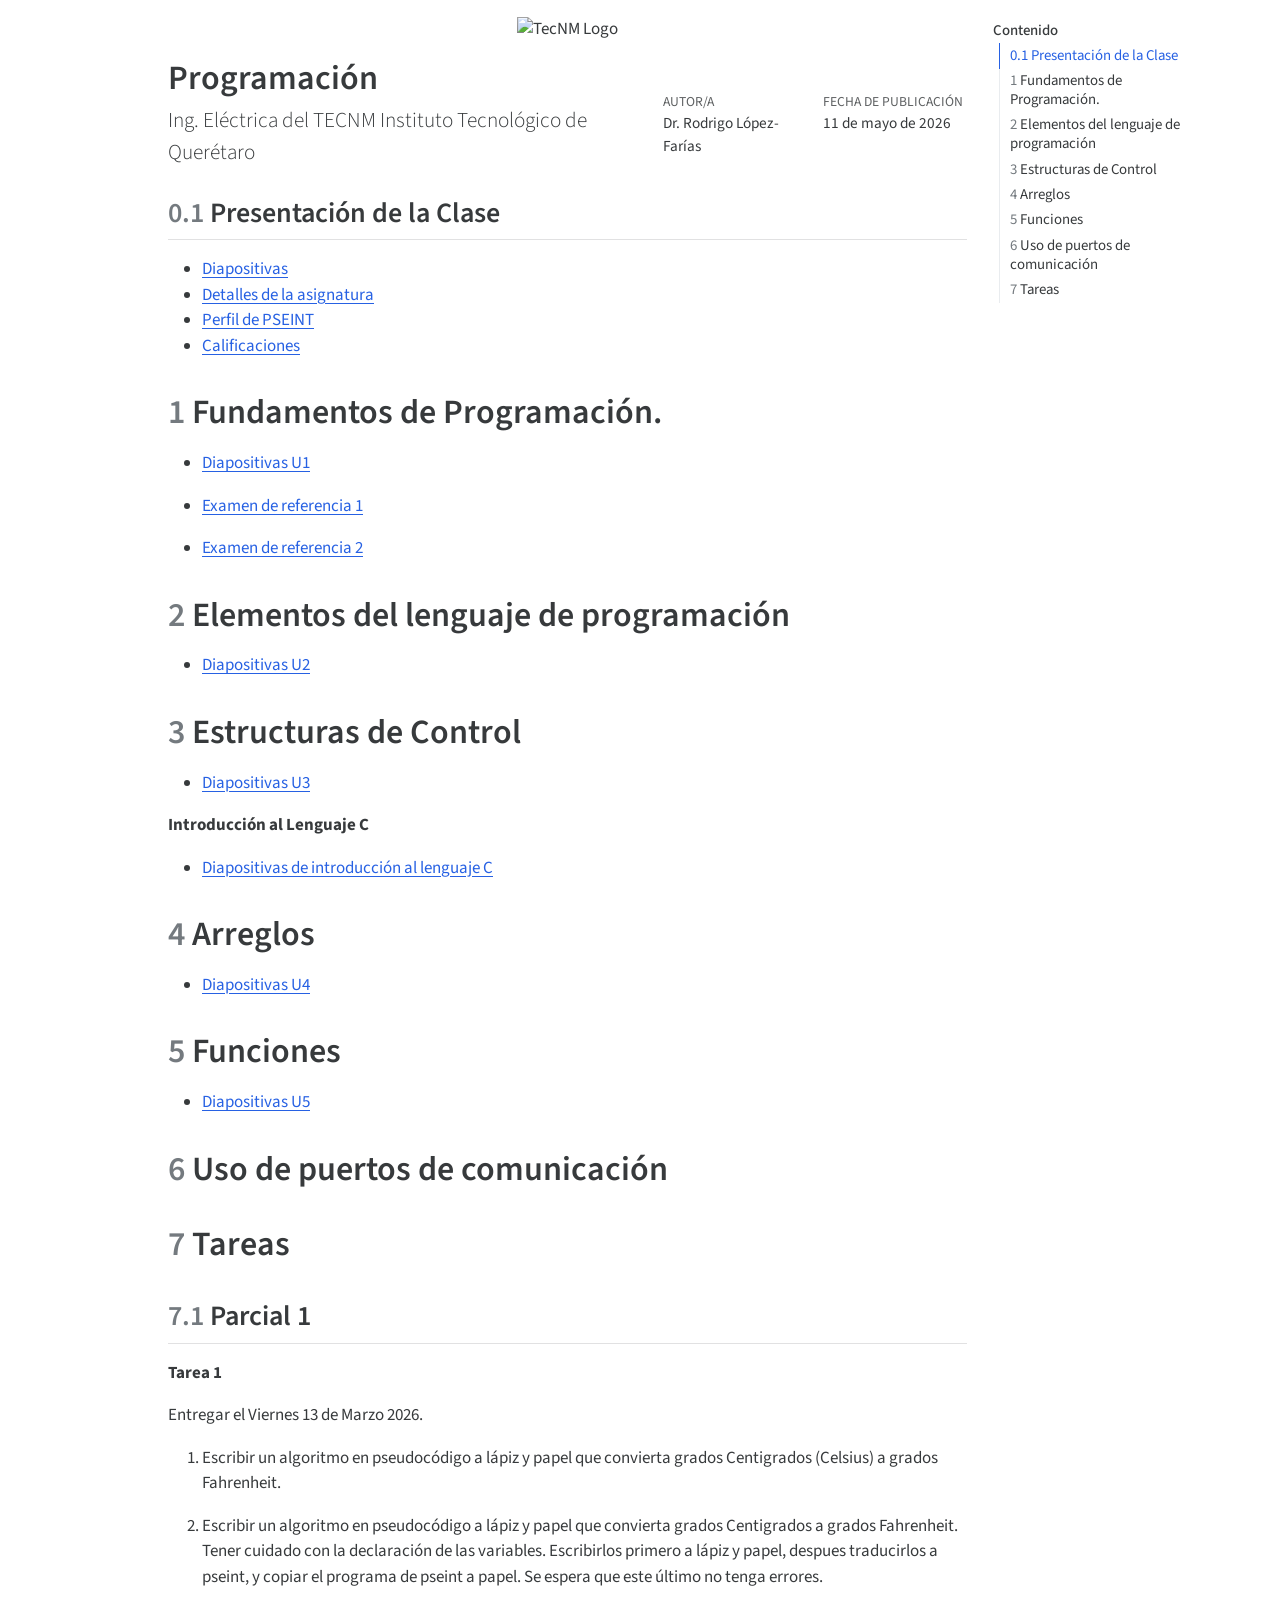
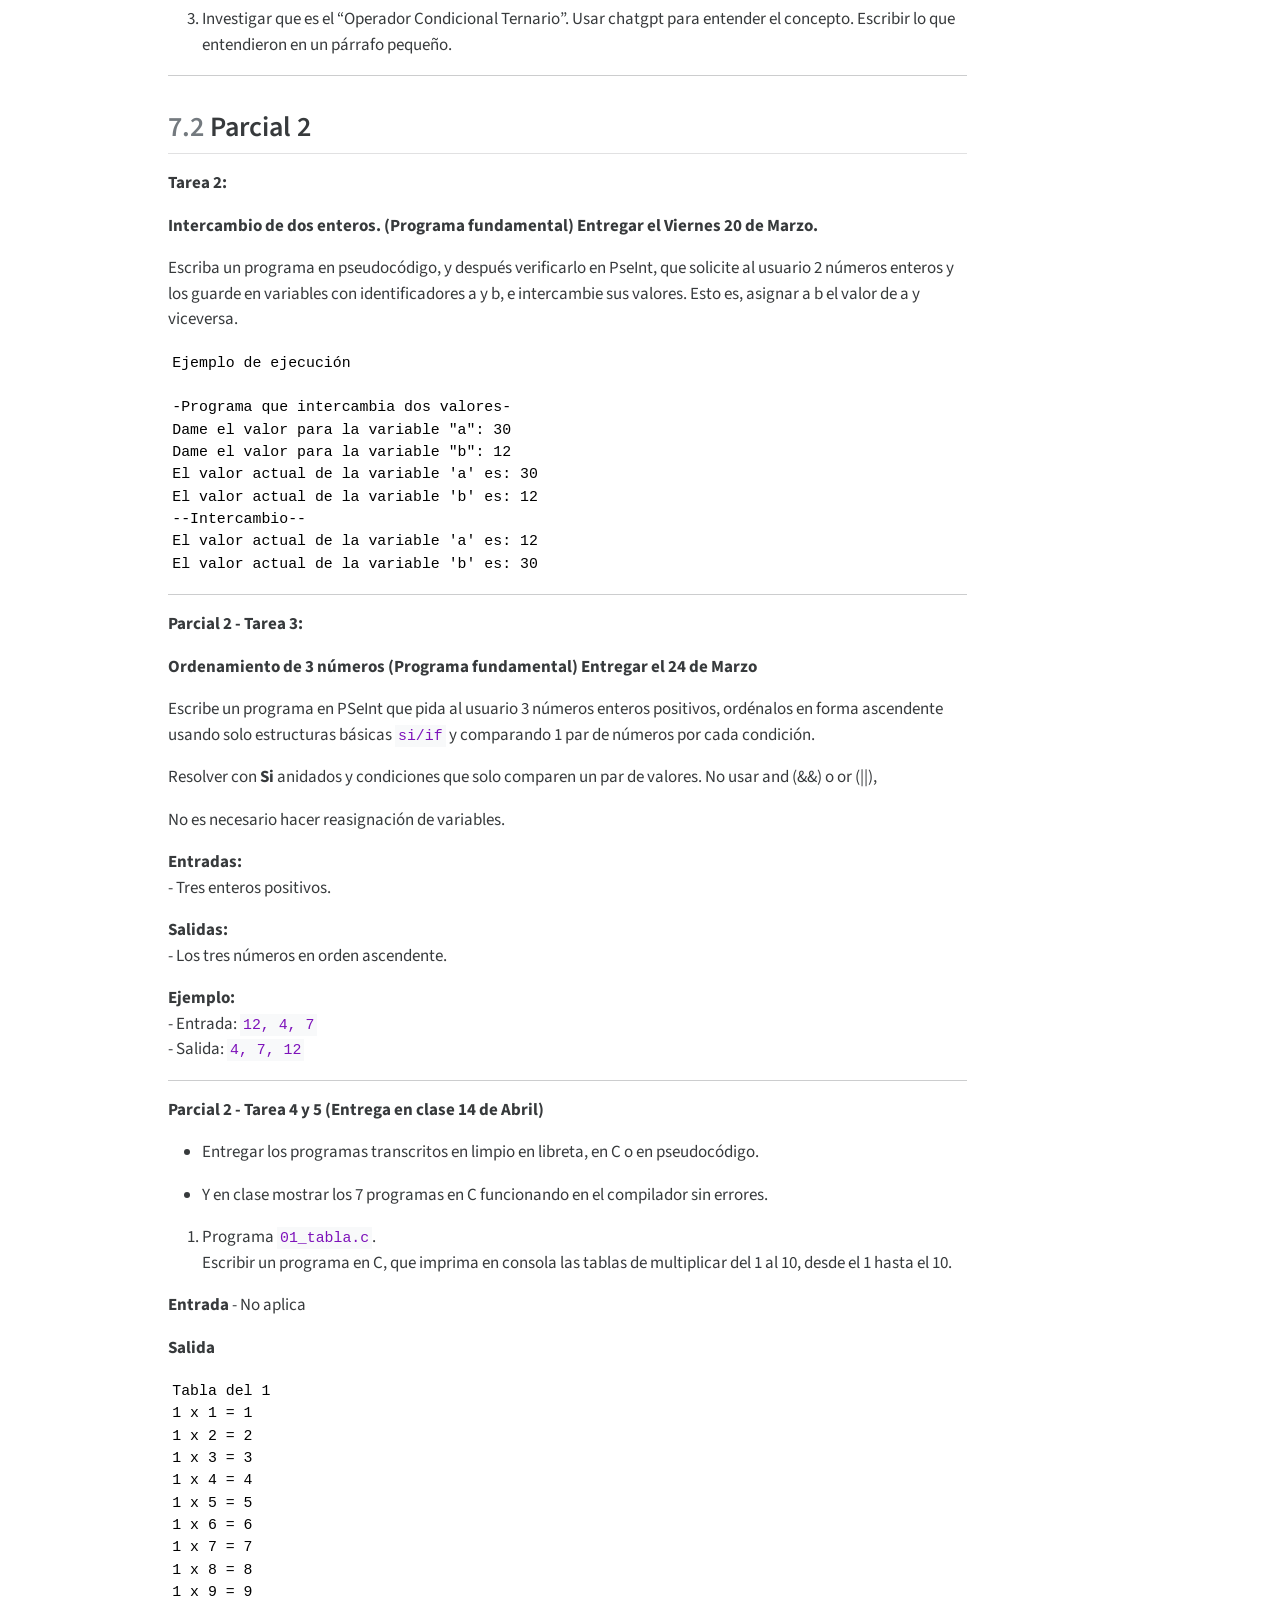
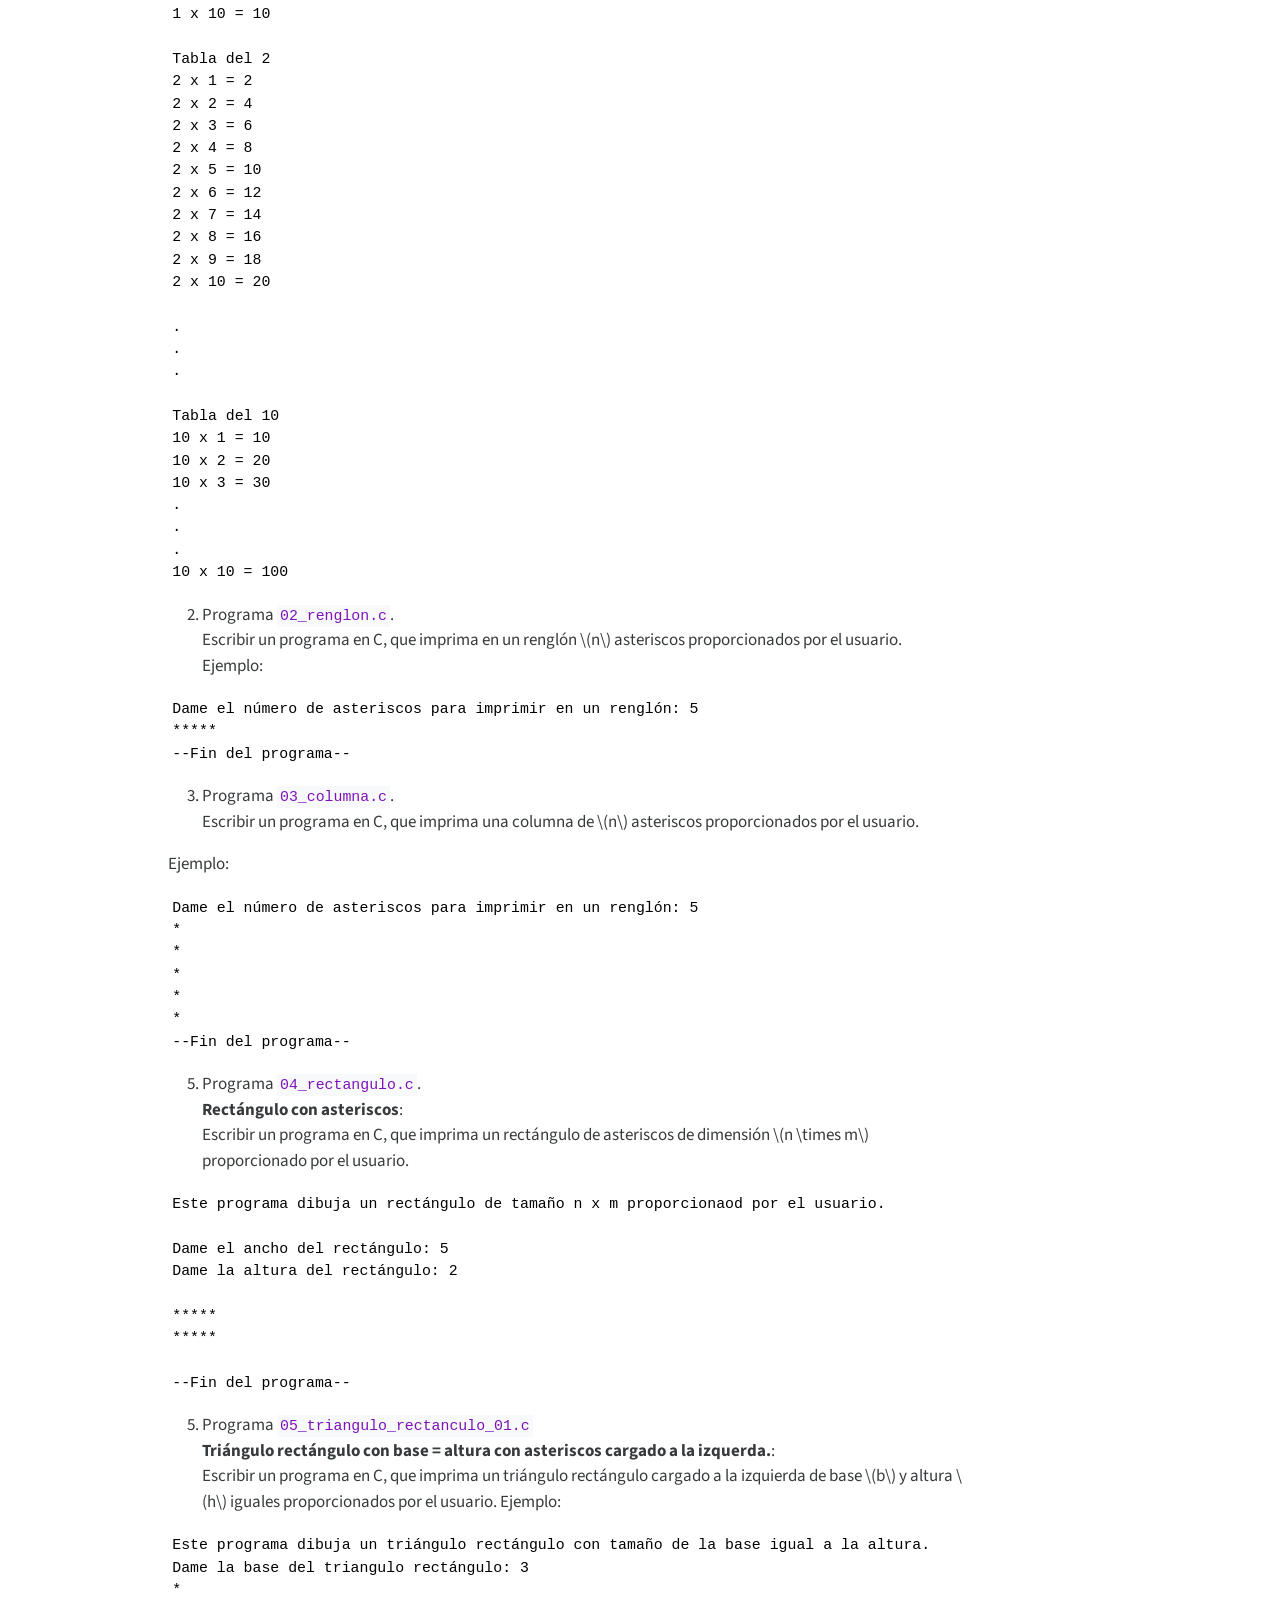
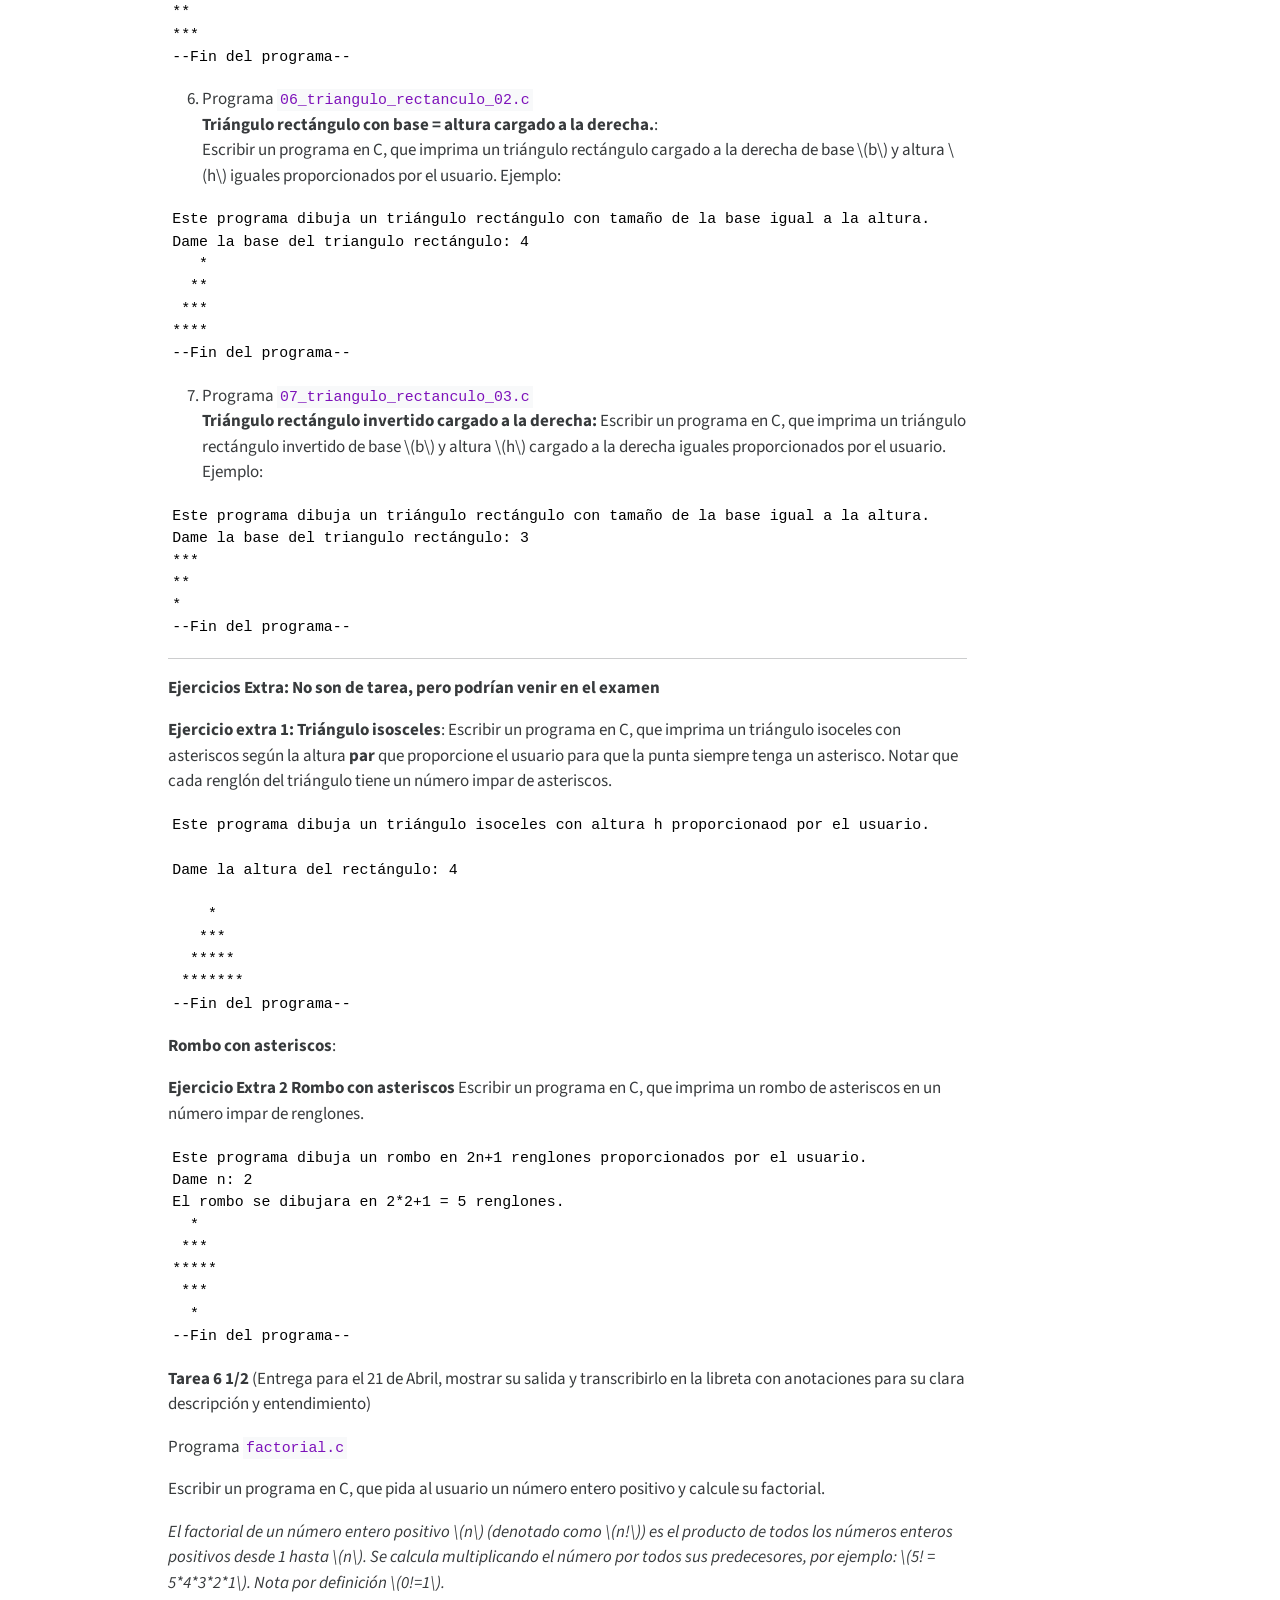
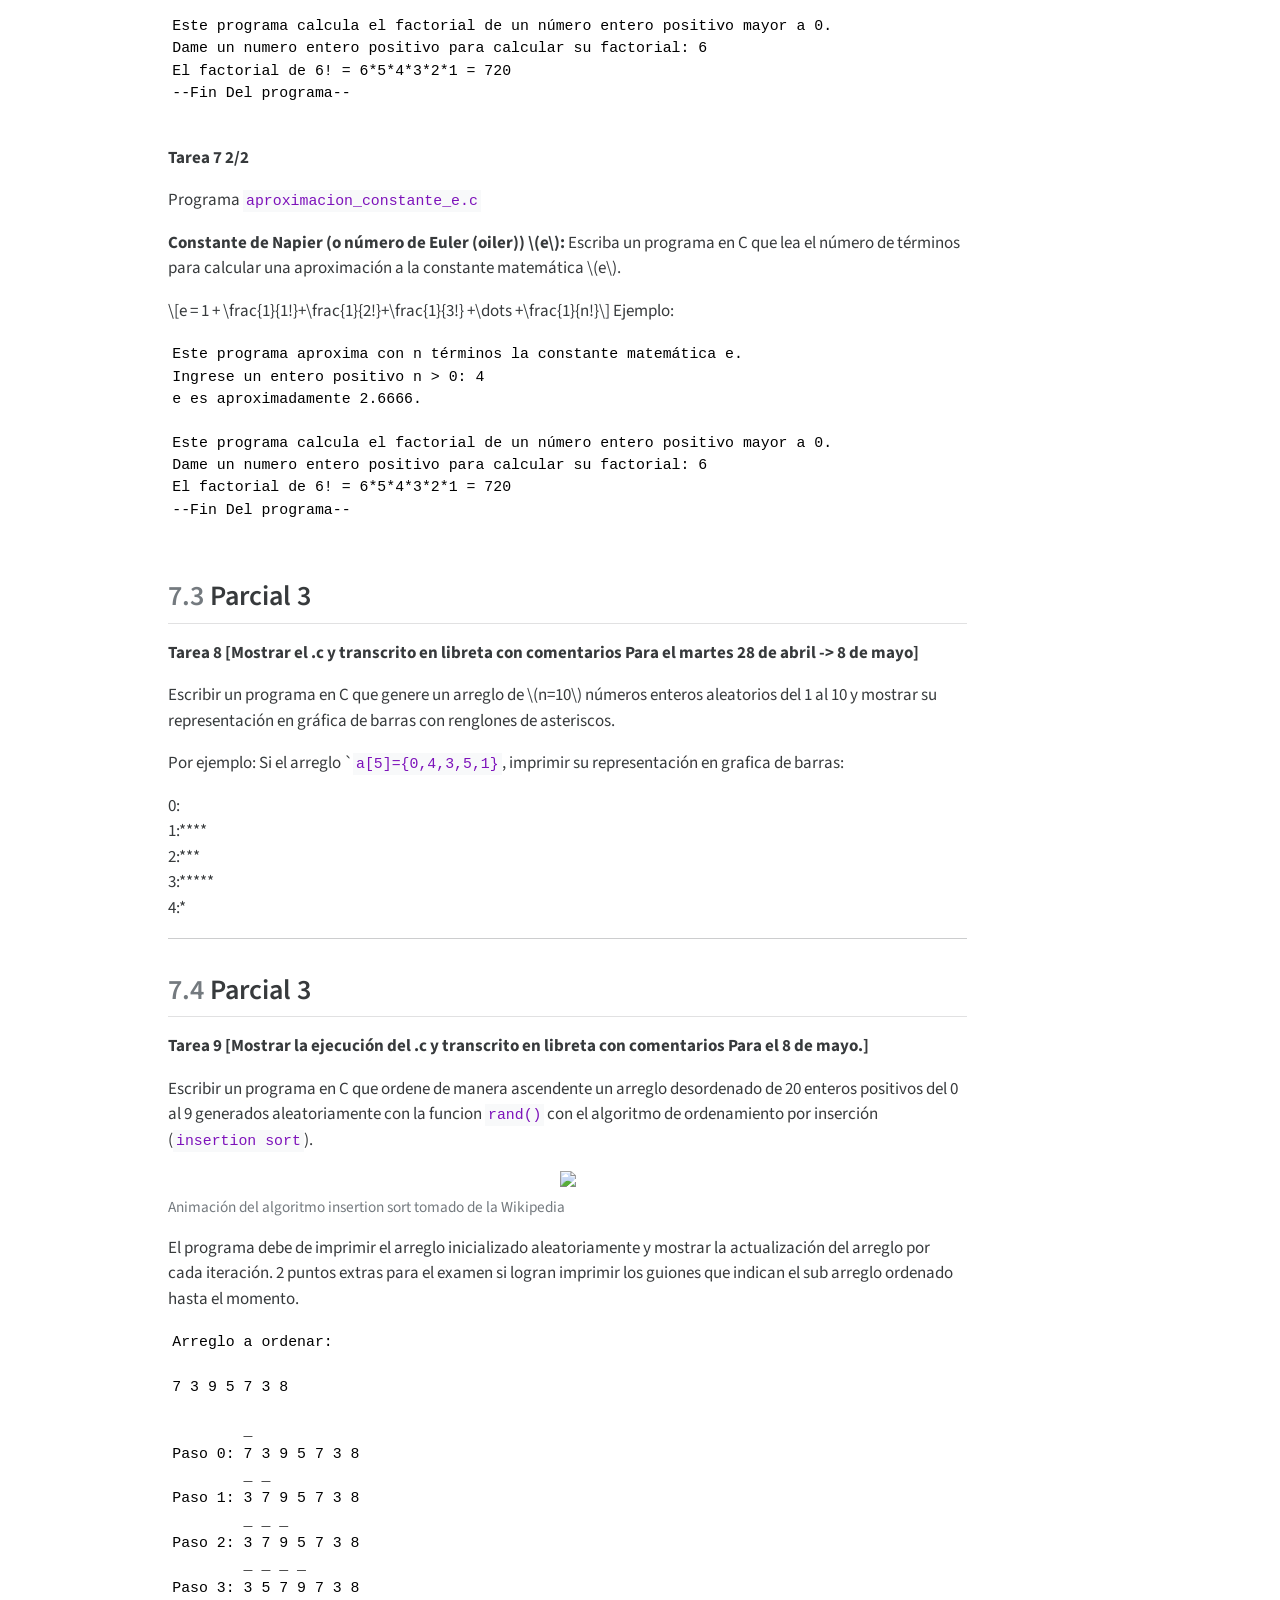
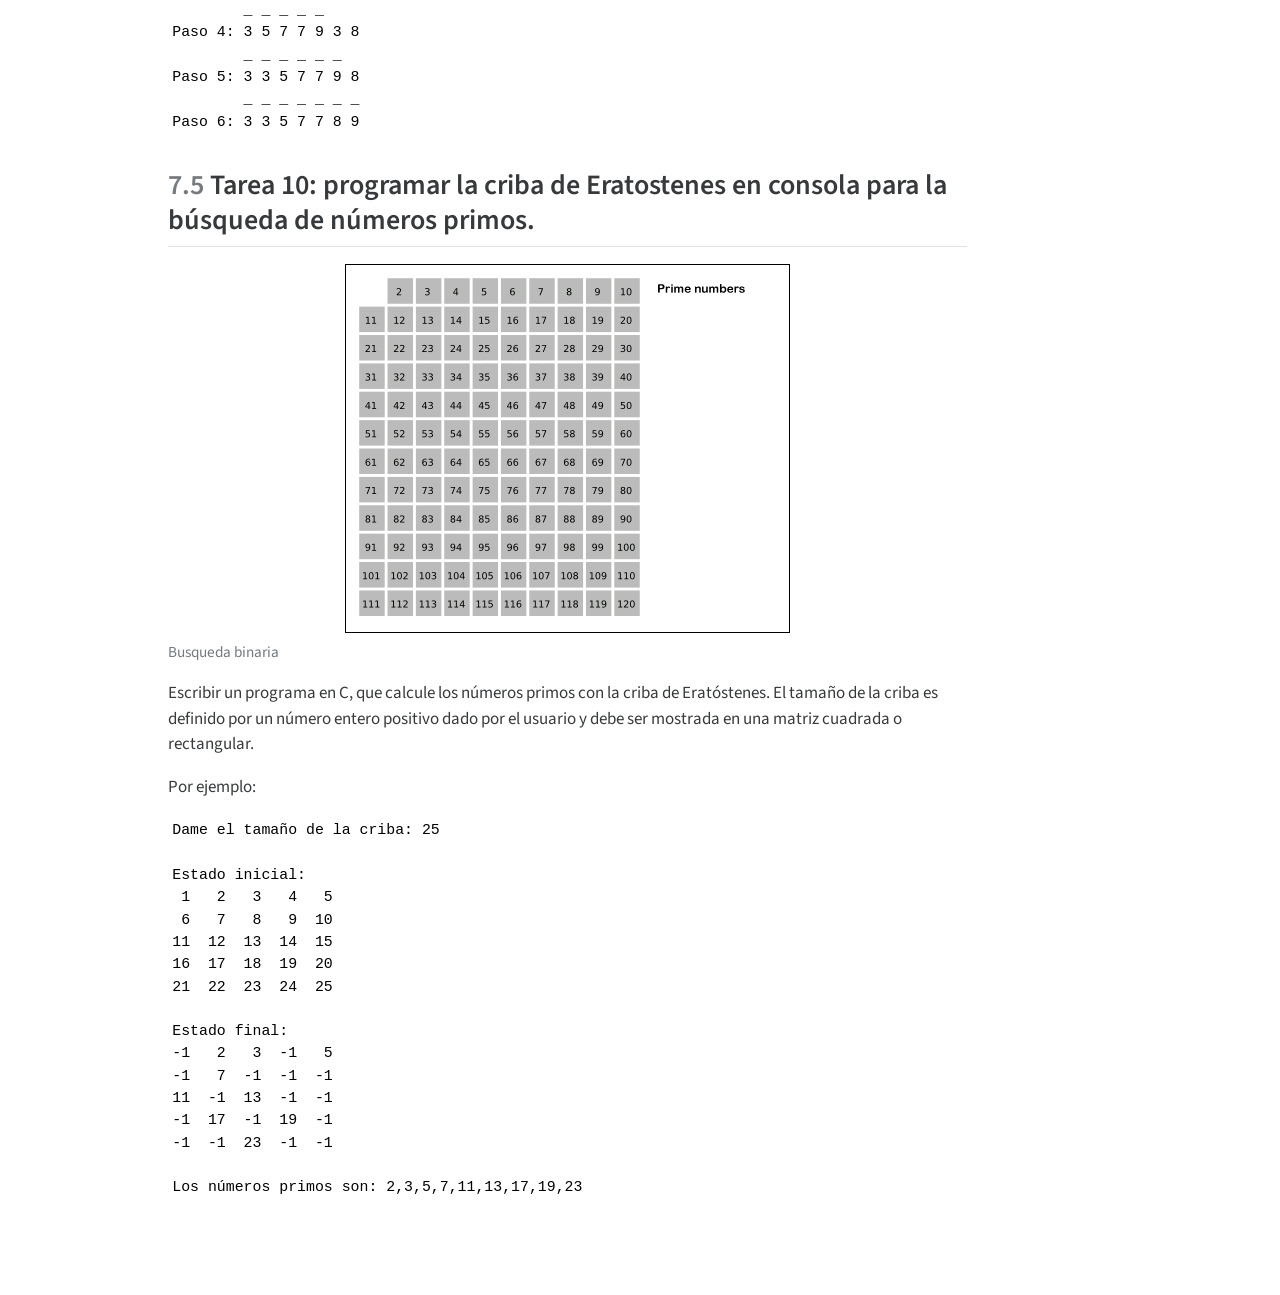
==== commit 662e124f: "agregando criba" ====
--- a/index.html
+++ b/index.html
@@ -105,6 +105,7 @@
   <li><a href="#parcial-2" id="toc-parcial-2" class="nav-link" data-scroll-target="#parcial-2"><span class="header-section-number">7.2</span> Parcial 2</a></li>
   <li><a href="#parcial-3" id="toc-parcial-3" class="nav-link" data-scroll-target="#parcial-3"><span class="header-section-number">7.3</span> Parcial 3</a></li>
   <li><a href="#parcial-3-1" id="toc-parcial-3-1" class="nav-link" data-scroll-target="#parcial-3-1"><span class="header-section-number">7.4</span> Parcial 3</a></li>
+  <li><a href="#tarea-10-programar-la-criba-de-eratostenes-en-consola-para-la-búsqueda-de-números-primos." id="toc-tarea-10-programar-la-criba-de-eratostenes-en-consola-para-la-búsqueda-de-números-primos." class="nav-link" data-scroll-target="#tarea-10-programar-la-criba-de-eratostenes-en-consola-para-la-búsqueda-de-números-primos."><span class="header-section-number">7.5</span> Tarea 10: programar la criba de Eratostenes en consola para la búsqueda de números primos.</a></li>
   </ul></li>
   </ul>
 </nav>
@@ -134,7 +135,7 @@
     <div>
     <div class="quarto-title-meta-heading">Fecha de publicación</div>
     <div class="quarto-title-meta-contents">
-      <p class="date">7 de mayo de 2026</p>
+      <p class="date">11 de mayo de 2026</p>
     </div>
   </div>
   
@@ -440,6 +441,34 @@
 Paso 5: 3 3 5 7 7 9 8
         _ _ _ _ _ _ _
 Paso 6: 3 3 5 7 7 8 9</code></pre>
+</section>
+<section id="tarea-10-programar-la-criba-de-eratostenes-en-consola-para-la-búsqueda-de-números-primos." class="level2" data-number="7.5">
+<h2 data-number="7.5" class="anchored" data-anchor-id="tarea-10-programar-la-criba-de-eratostenes-en-consola-para-la-búsqueda-de-números-primos."><span class="header-section-number">7.5</span> Tarea 10: programar la criba de Eratostenes en consola para la búsqueda de números primos.</h2>
+<div class="quarto-figure quarto-figure-center">
+<figure class="figure">
+<p><img src="figuras/Sieve_of_Eratosthenes_animation.gif" class="img-fluid figure-img"></p>
+<figcaption>Busqueda binaria</figcaption>
+</figure>
+</div>
+<p>Escribir un programa en C, que calcule los números primos con la criba de Eratóstenes. El tamaño de la criba es definido por un número entero positivo dado por el usuario y debe ser mostrada en una matriz cuadrada o rectangular.</p>
+<p>Por ejemplo:</p>
+<pre><code>Dame el tamaño de la criba: 25
+
+Estado inicial:
+ 1   2   3   4   5
+ 6   7   8   9  10
+11  12  13  14  15
+16  17  18  19  20
+21  22  23  24  25
+
+Estado final:
+-1   2   3  -1   5
+-1   7  -1  -1  -1
+11  -1  13  -1  -1
+-1  17  -1  19  -1
+-1  -1  23  -1  -1
+
+Los números primos son: 2,3,5,7,11,13,17,19,23</code></pre>
 </section>
 </section>
 
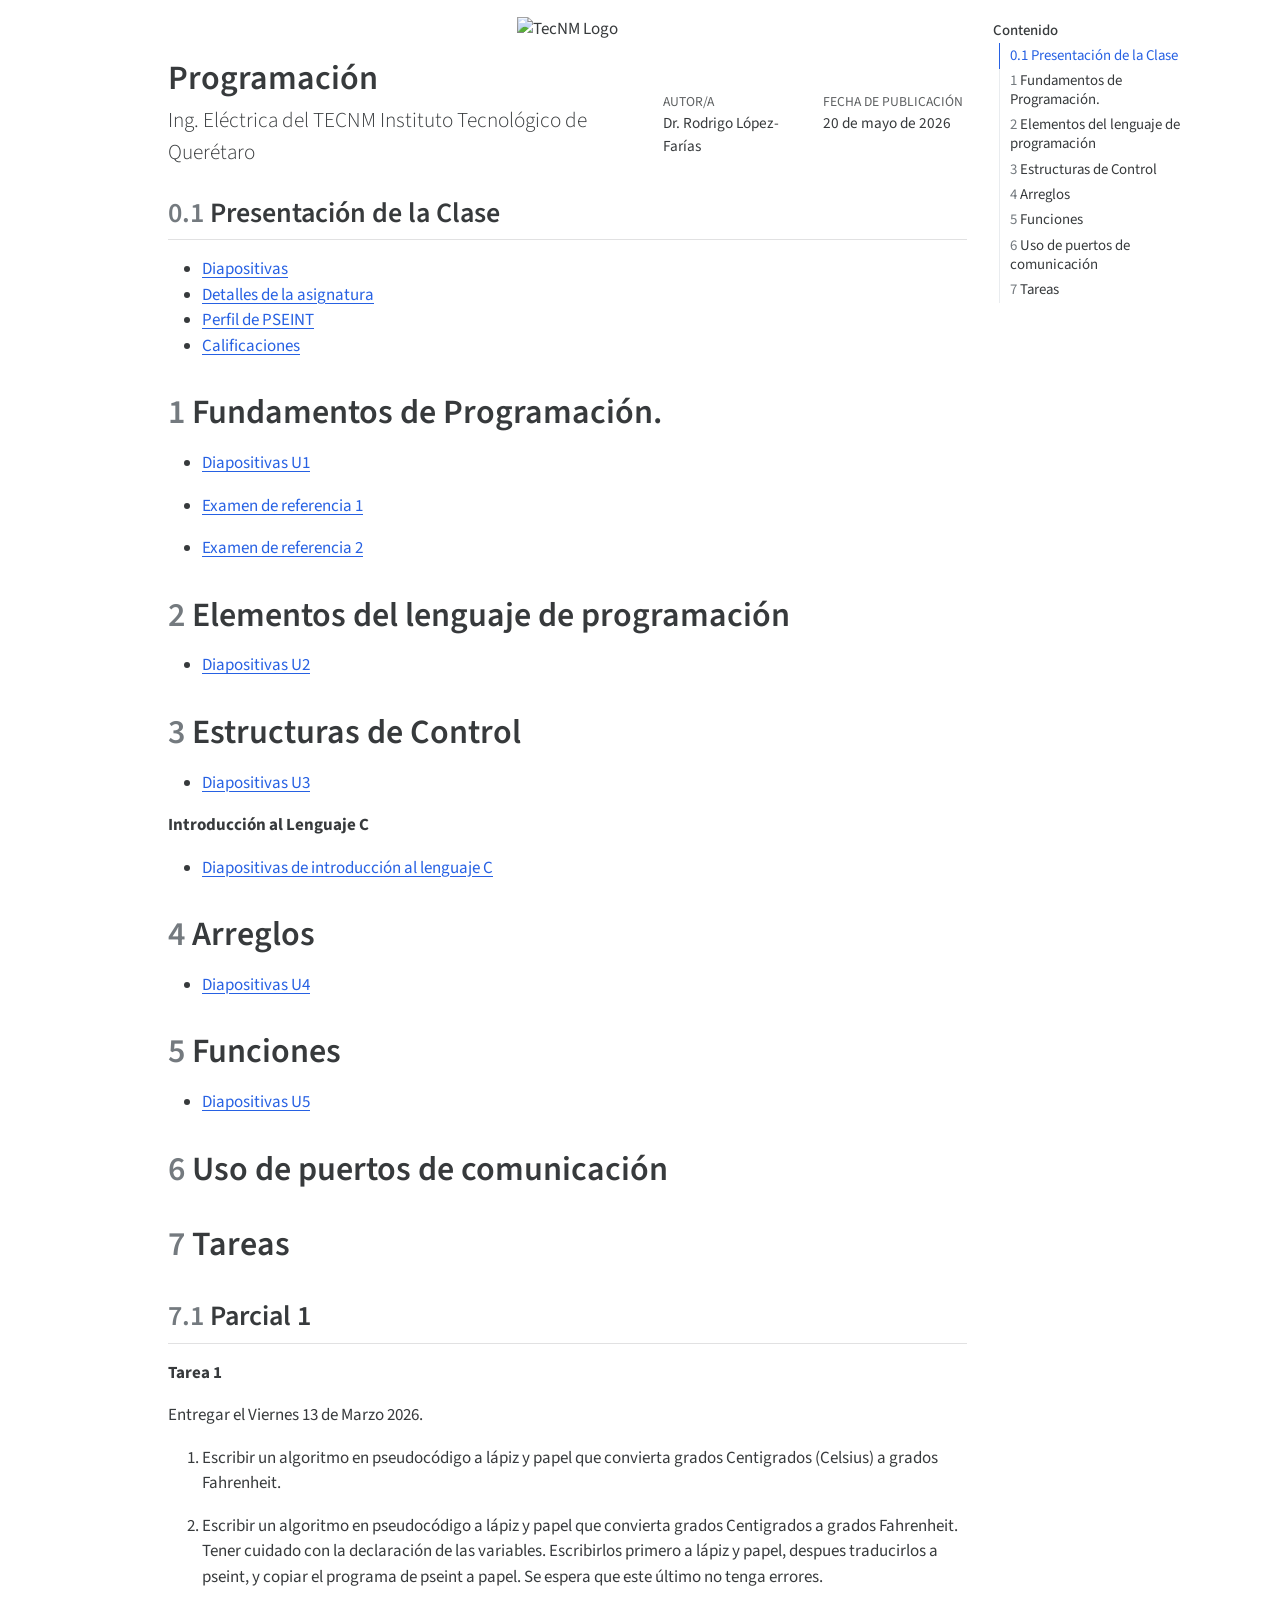
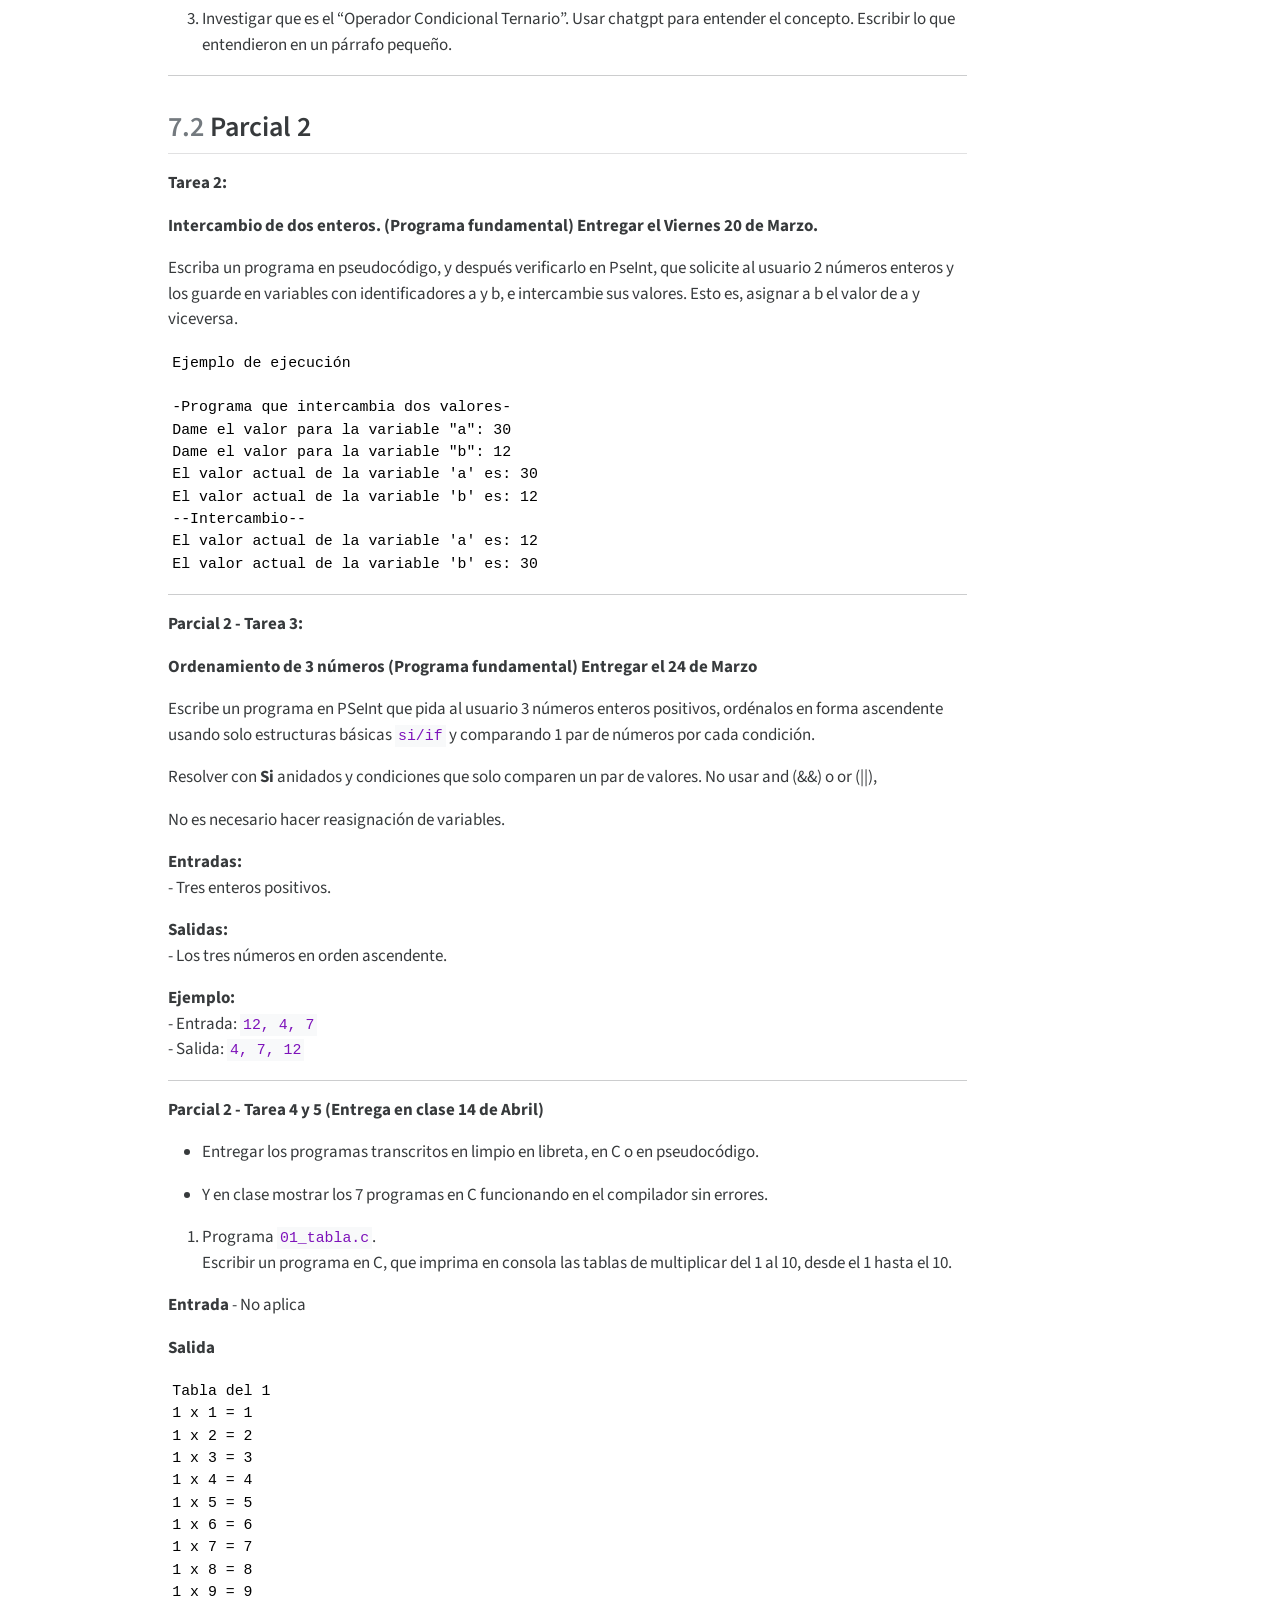
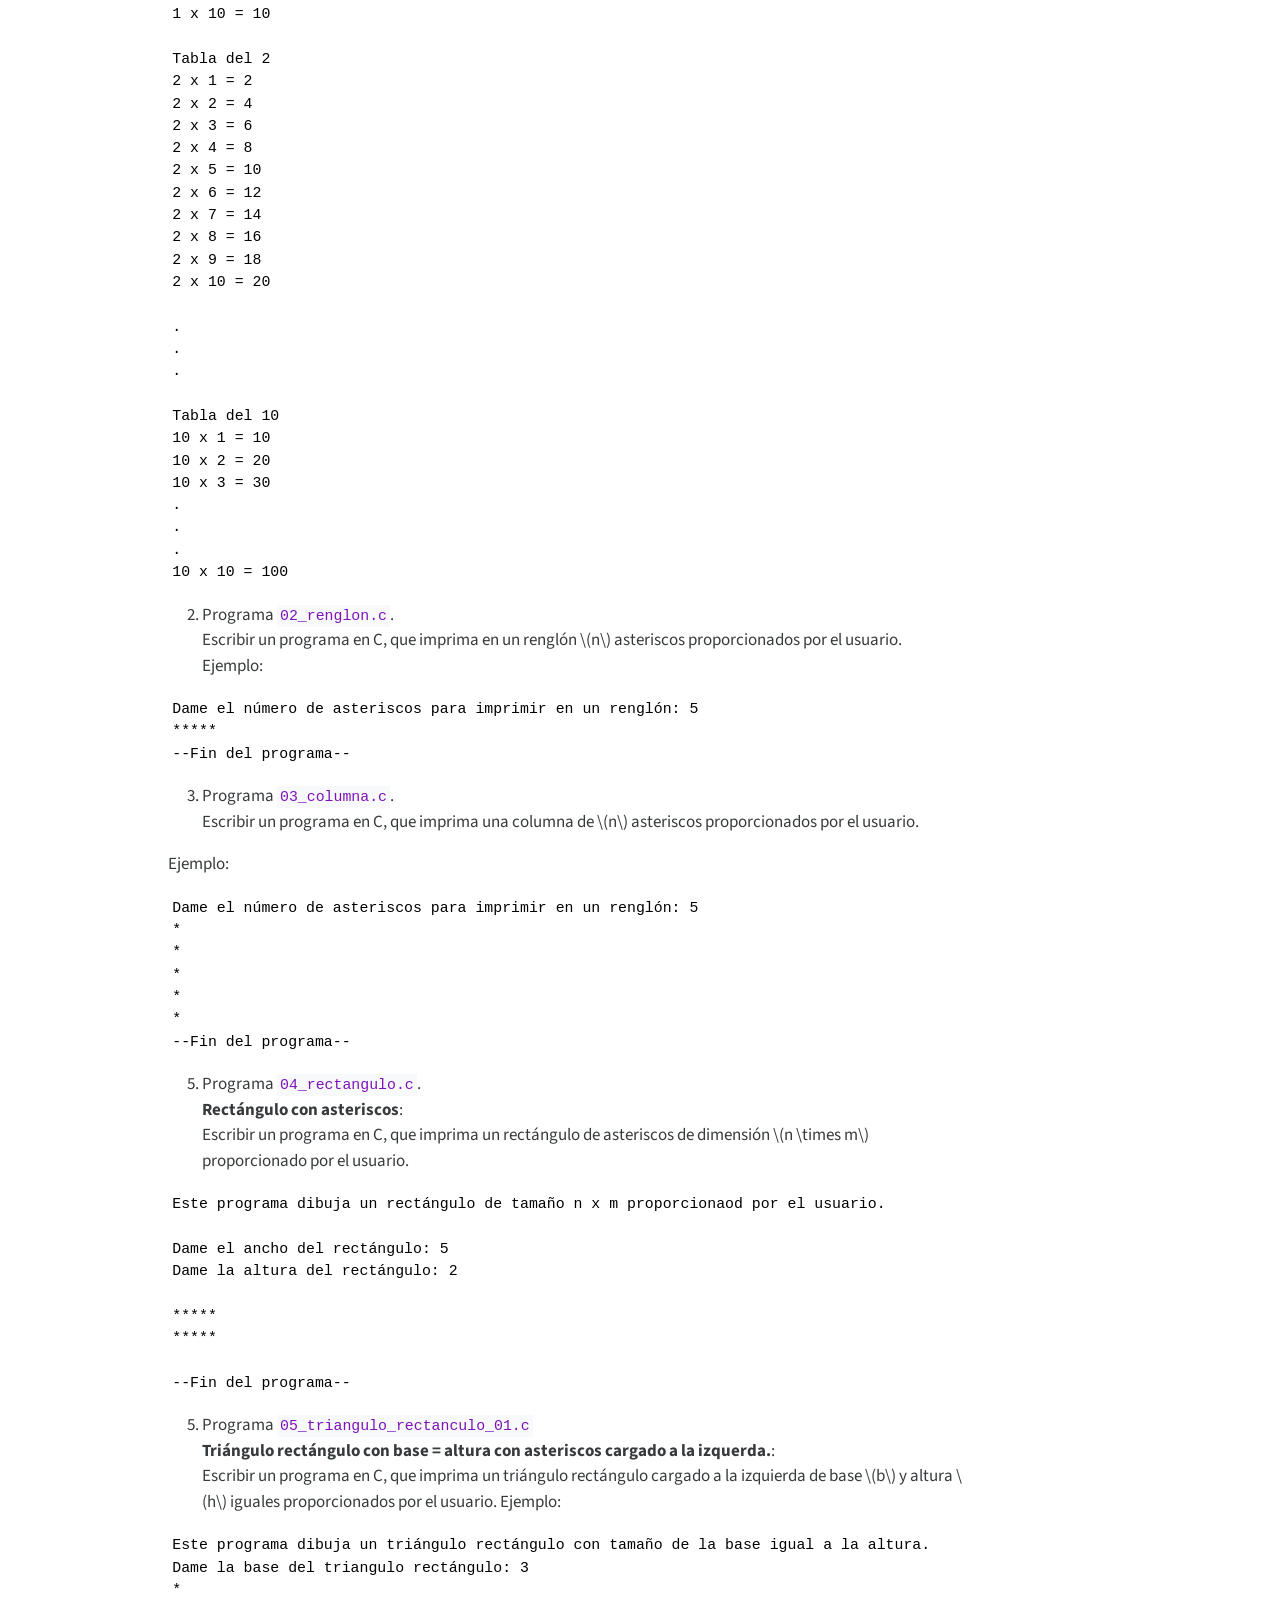
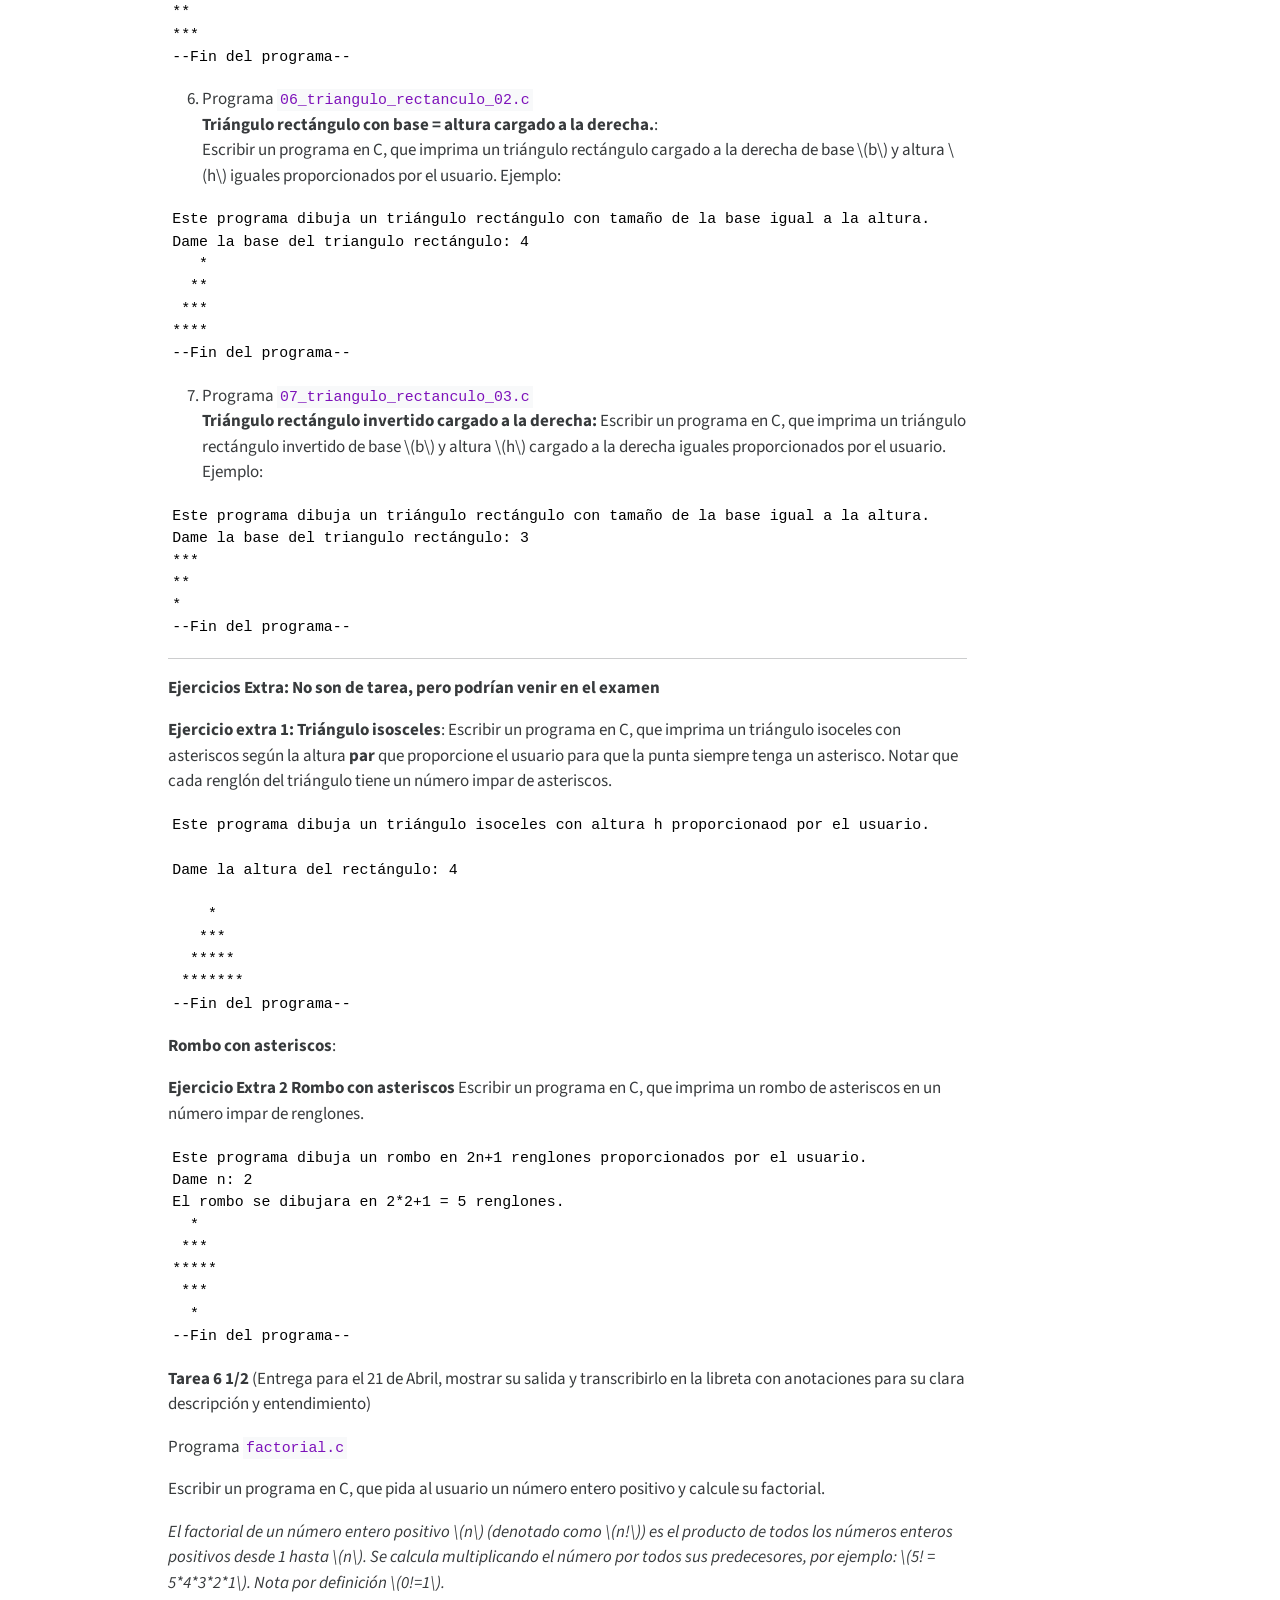
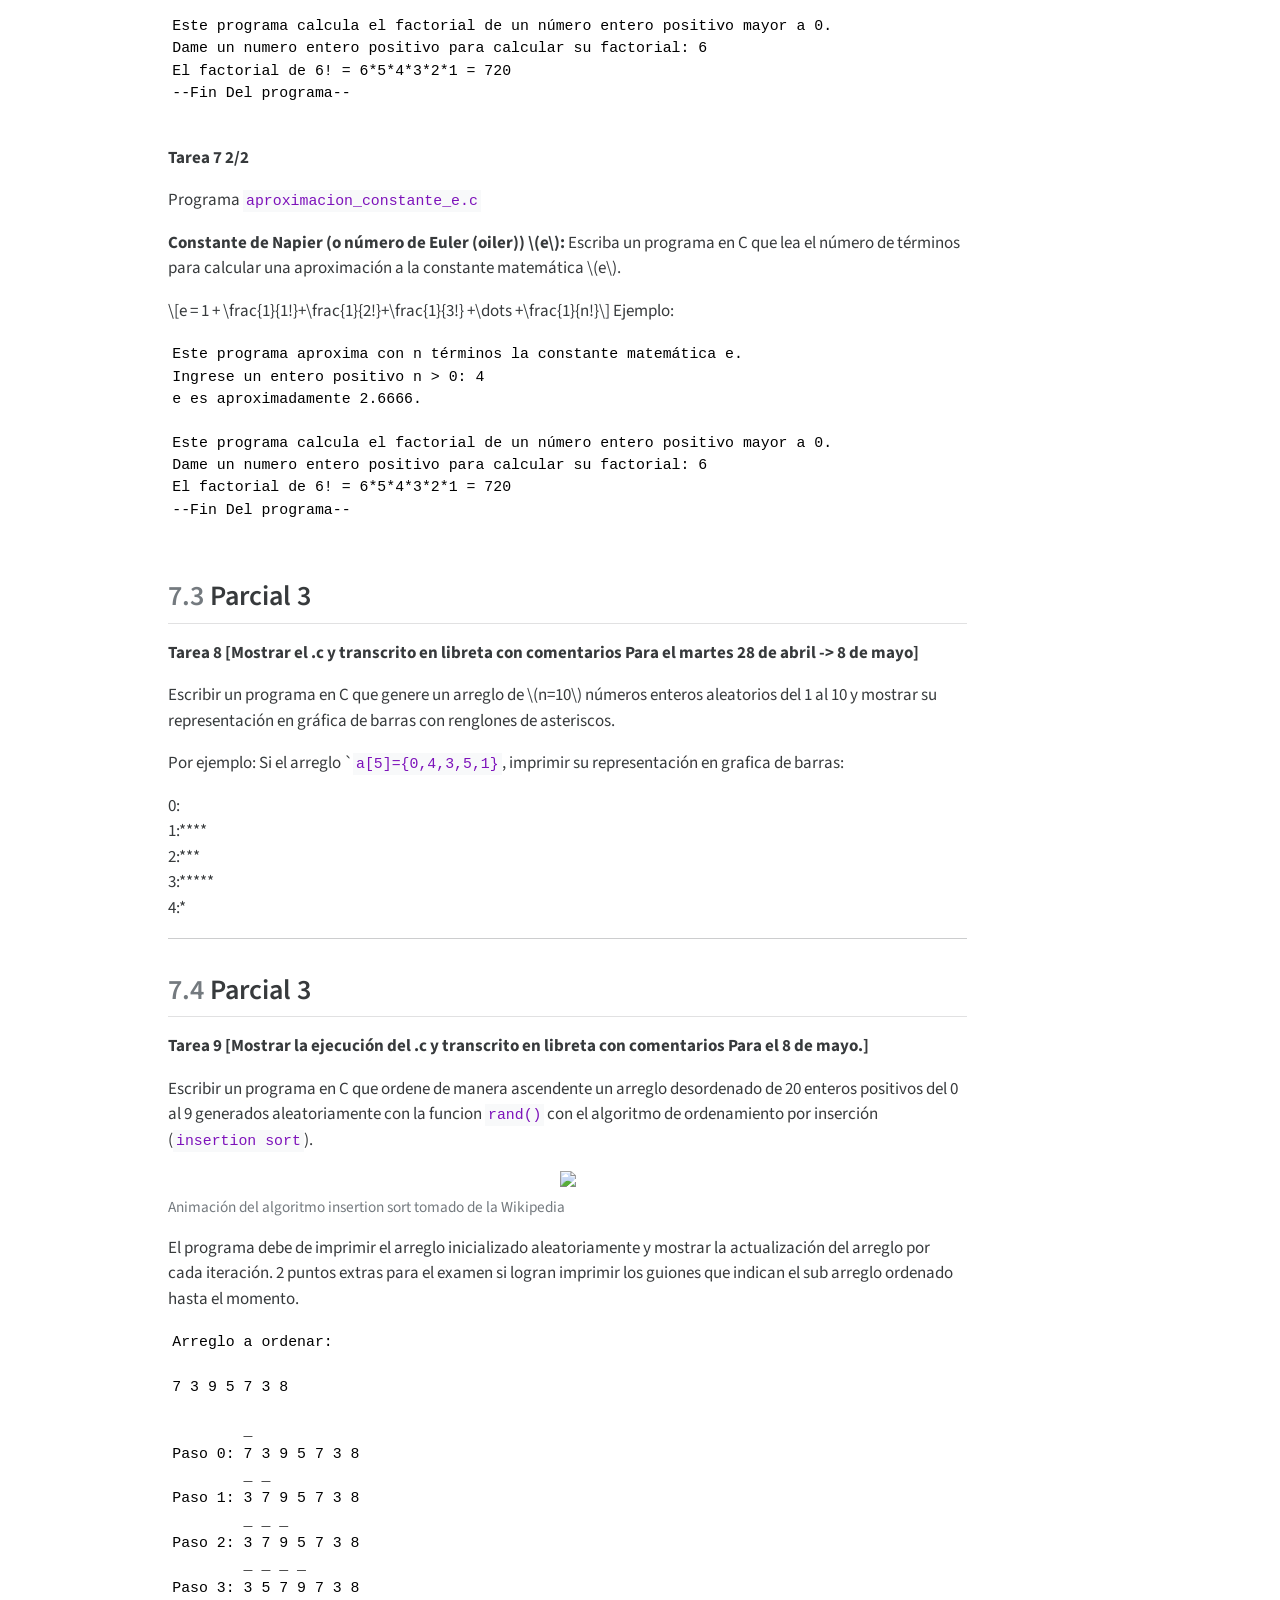
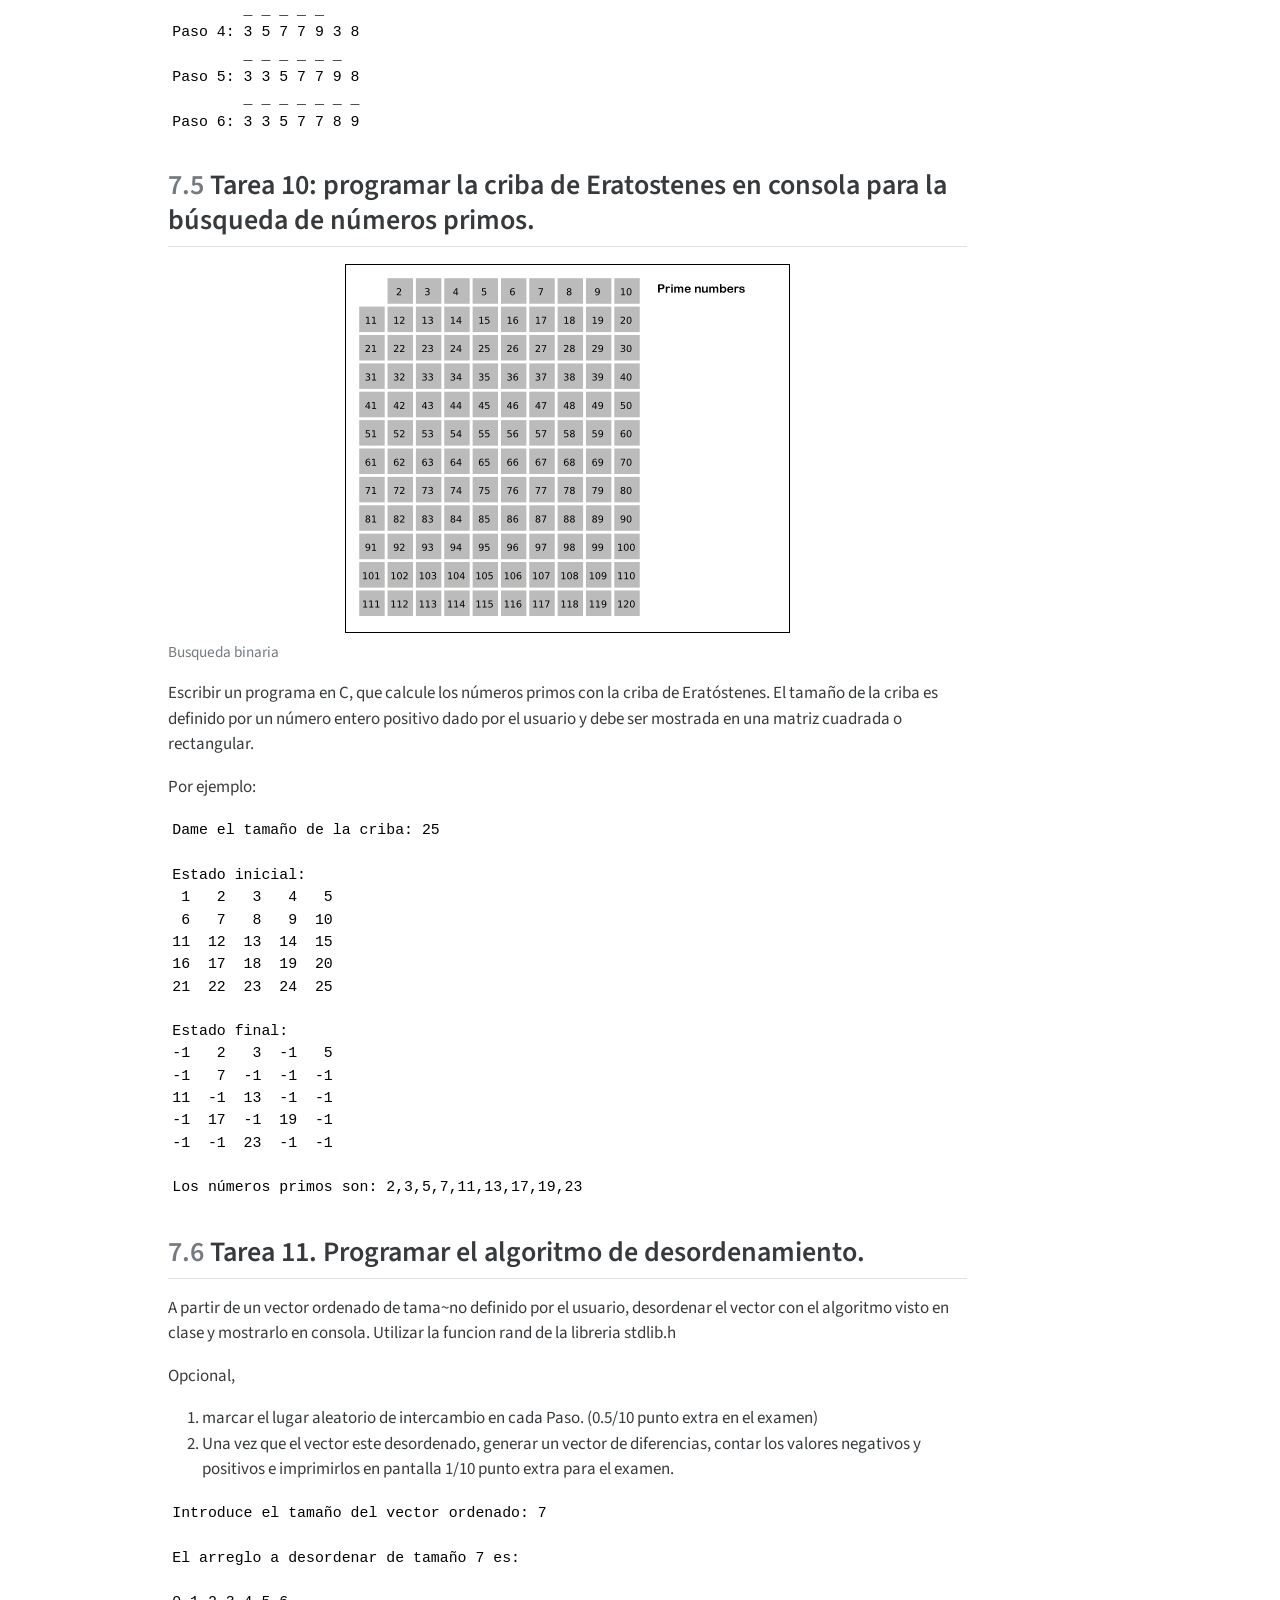
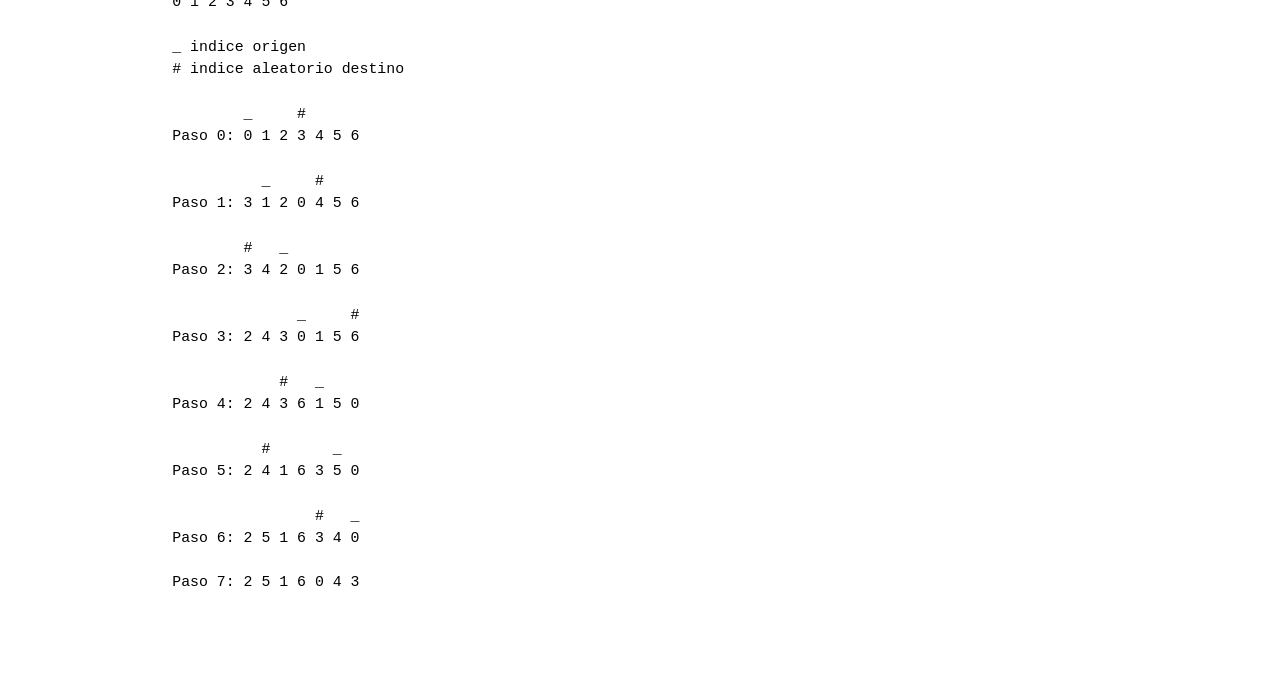
==== commit 23c498dd: "agregando tarea 11" ====
--- a/index.html
+++ b/index.html
@@ -106,6 +106,7 @@
   <li><a href="#parcial-3" id="toc-parcial-3" class="nav-link" data-scroll-target="#parcial-3"><span class="header-section-number">7.3</span> Parcial 3</a></li>
   <li><a href="#parcial-3-1" id="toc-parcial-3-1" class="nav-link" data-scroll-target="#parcial-3-1"><span class="header-section-number">7.4</span> Parcial 3</a></li>
   <li><a href="#tarea-10-programar-la-criba-de-eratostenes-en-consola-para-la-búsqueda-de-números-primos." id="toc-tarea-10-programar-la-criba-de-eratostenes-en-consola-para-la-búsqueda-de-números-primos." class="nav-link" data-scroll-target="#tarea-10-programar-la-criba-de-eratostenes-en-consola-para-la-búsqueda-de-números-primos."><span class="header-section-number">7.5</span> Tarea 10: programar la criba de Eratostenes en consola para la búsqueda de números primos.</a></li>
+  <li><a href="#tarea-11.-programar-el-algoritmo-de-desordenamiento." id="toc-tarea-11.-programar-el-algoritmo-de-desordenamiento." class="nav-link" data-scroll-target="#tarea-11.-programar-el-algoritmo-de-desordenamiento."><span class="header-section-number">7.6</span> Tarea 11. Programar el algoritmo de desordenamiento.</a></li>
   </ul></li>
   </ul>
 </nav>
@@ -135,7 +136,7 @@
     <div>
     <div class="quarto-title-meta-heading">Fecha de publicación</div>
     <div class="quarto-title-meta-contents">
-      <p class="date">11 de mayo de 2026</p>
+      <p class="date">20 de mayo de 2026</p>
     </div>
   </div>
   
@@ -469,6 +470,47 @@
 -1  -1  23  -1  -1
 
 Los números primos son: 2,3,5,7,11,13,17,19,23</code></pre>
+</section>
+<section id="tarea-11.-programar-el-algoritmo-de-desordenamiento." class="level2" data-number="7.6">
+<h2 data-number="7.6" class="anchored" data-anchor-id="tarea-11.-programar-el-algoritmo-de-desordenamiento."><span class="header-section-number">7.6</span> Tarea 11. Programar el algoritmo de desordenamiento.</h2>
+<p>A partir de un vector ordenado de tama~no definido por el usuario, desordenar el vector con el algoritmo visto en clase y mostrarlo en consola. Utilizar la funcion rand de la libreria stdlib.h</p>
+<p>Opcional,</p>
+<ol type="1">
+<li>marcar el lugar aleatorio de intercambio en cada Paso. (0.5/10 punto extra en el examen)<br>
+</li>
+<li>Una vez que el vector este desordenado, generar un vector de diferencias, contar los valores negativos y positivos e imprimirlos en pantalla 1/10 punto extra para el examen.</li>
+</ol>
+<pre><code>Introduce el tamaño del vector ordenado: 7
+
+El arreglo a desordenar de tamaño 7 es:  
+
+0 1 2 3 4 5 6
+
+_ indice origen
+# indice aleatorio destino
+
+        _     #
+Paso 0: 0 1 2 3 4 5 6
+
+          _     #
+Paso 1: 3 1 2 0 4 5 6
+
+        #   _
+Paso 2: 3 4 2 0 1 5 6 
+
+              _     #
+Paso 3: 2 4 3 0 1 5 6
+
+            #   _    
+Paso 4: 2 4 3 6 1 5 0
+
+          #       _  
+Paso 5: 2 4 1 6 3 5 0
+
+                #   _
+Paso 6: 2 5 1 6 3 4 0
+                   
+Paso 7: 2 5 1 6 0 4 3</code></pre>
 </section>
 </section>
 
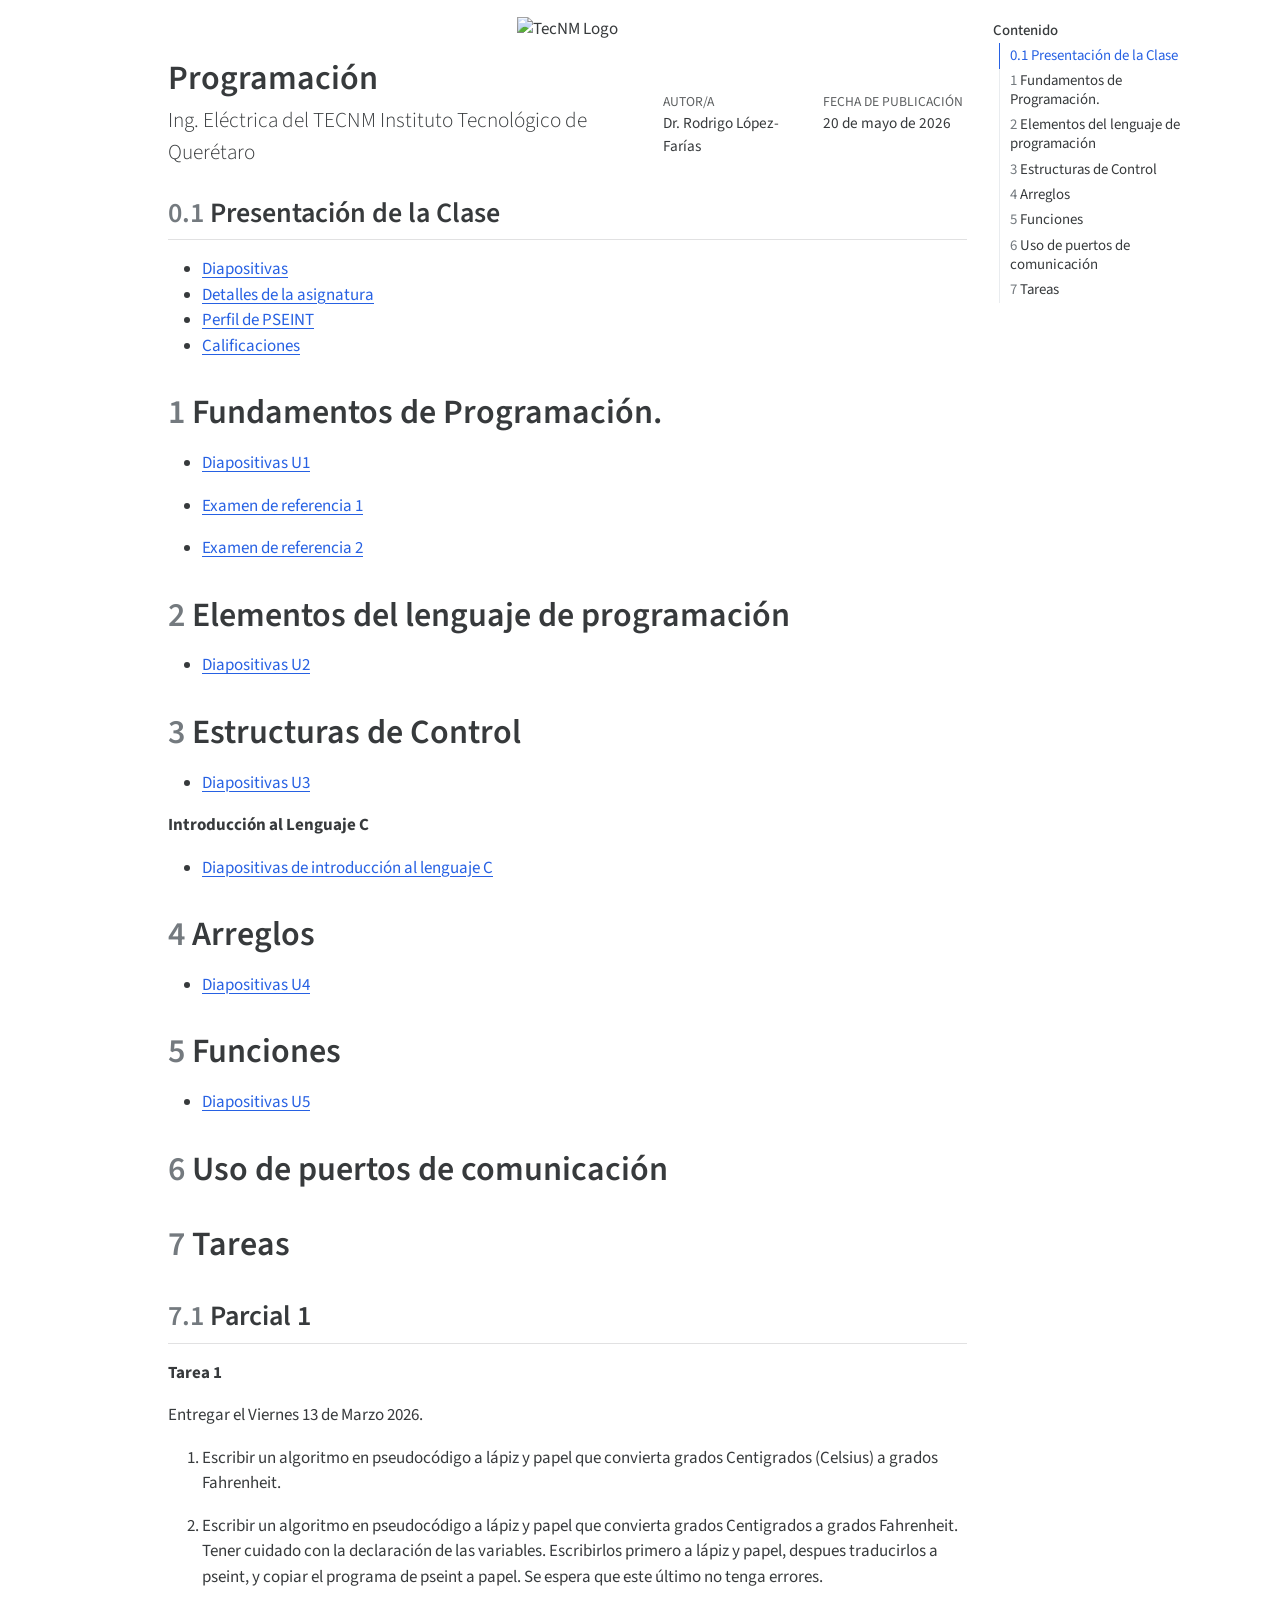
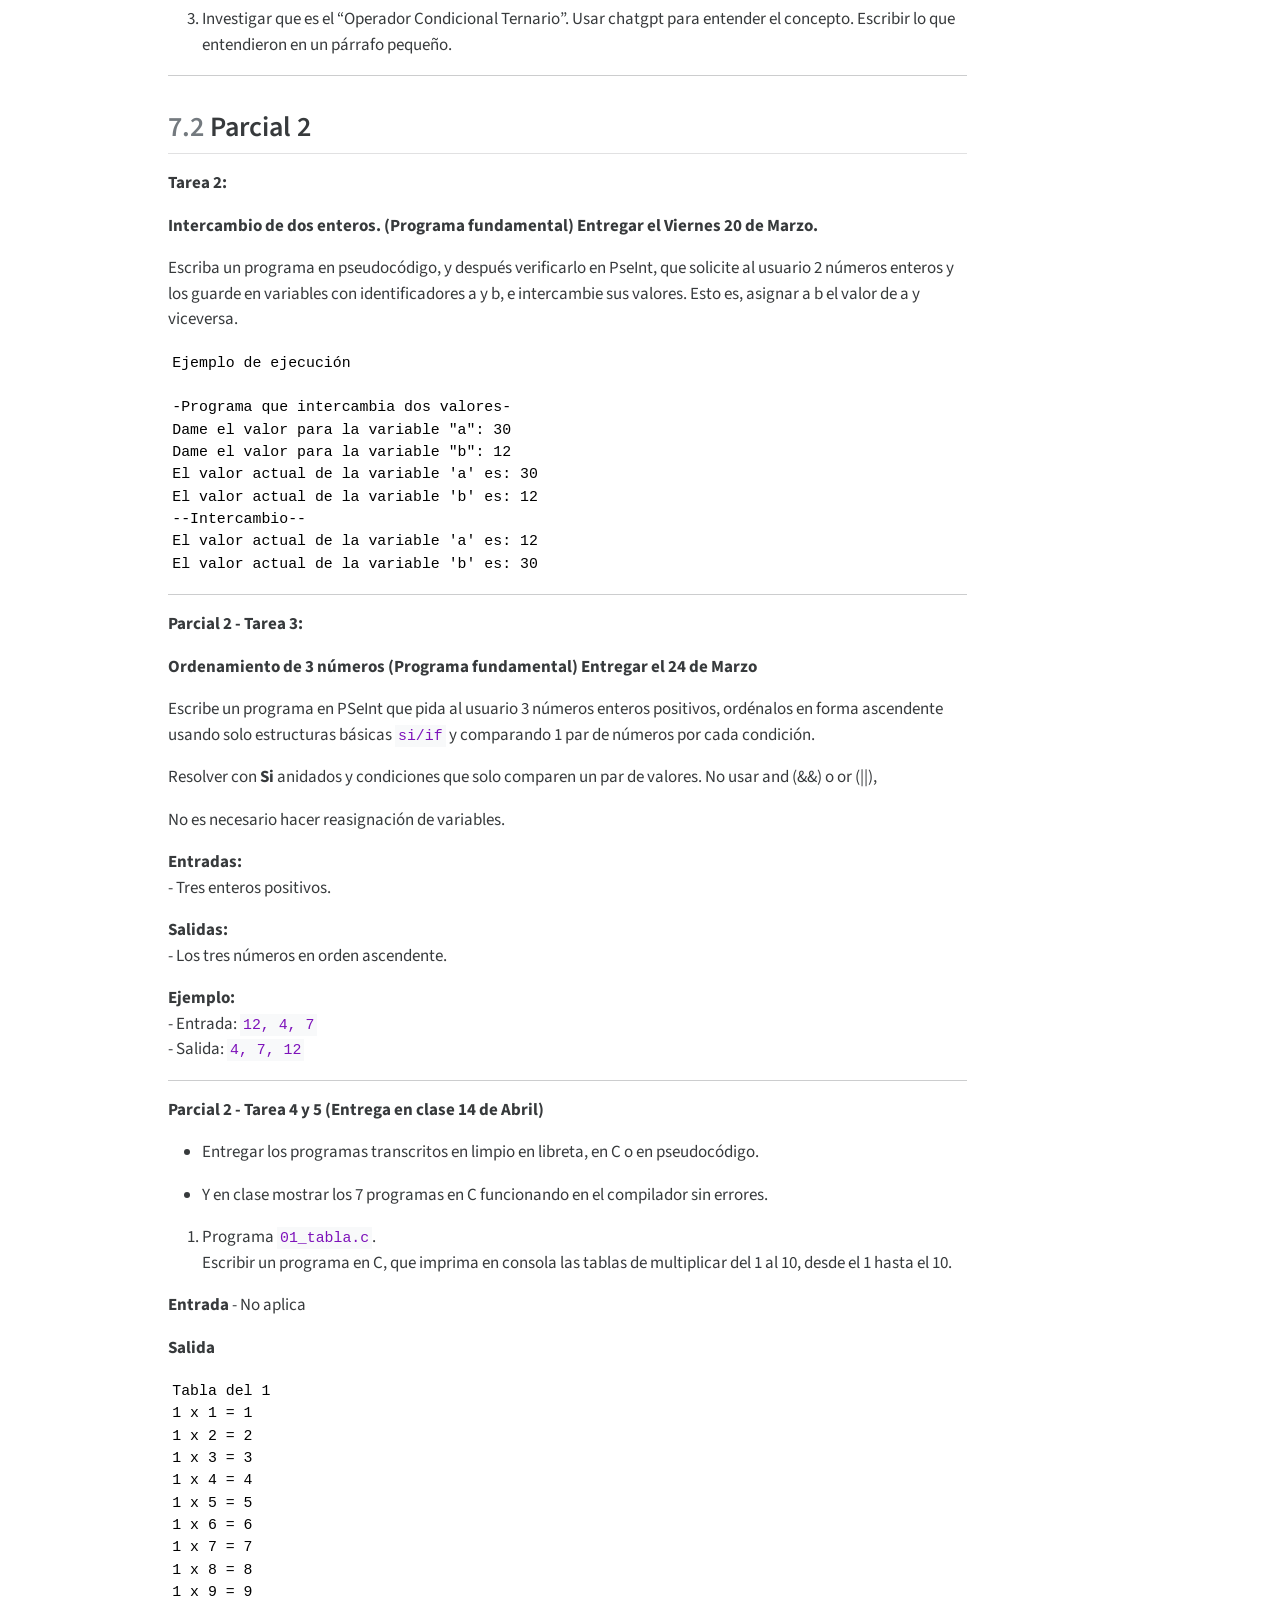
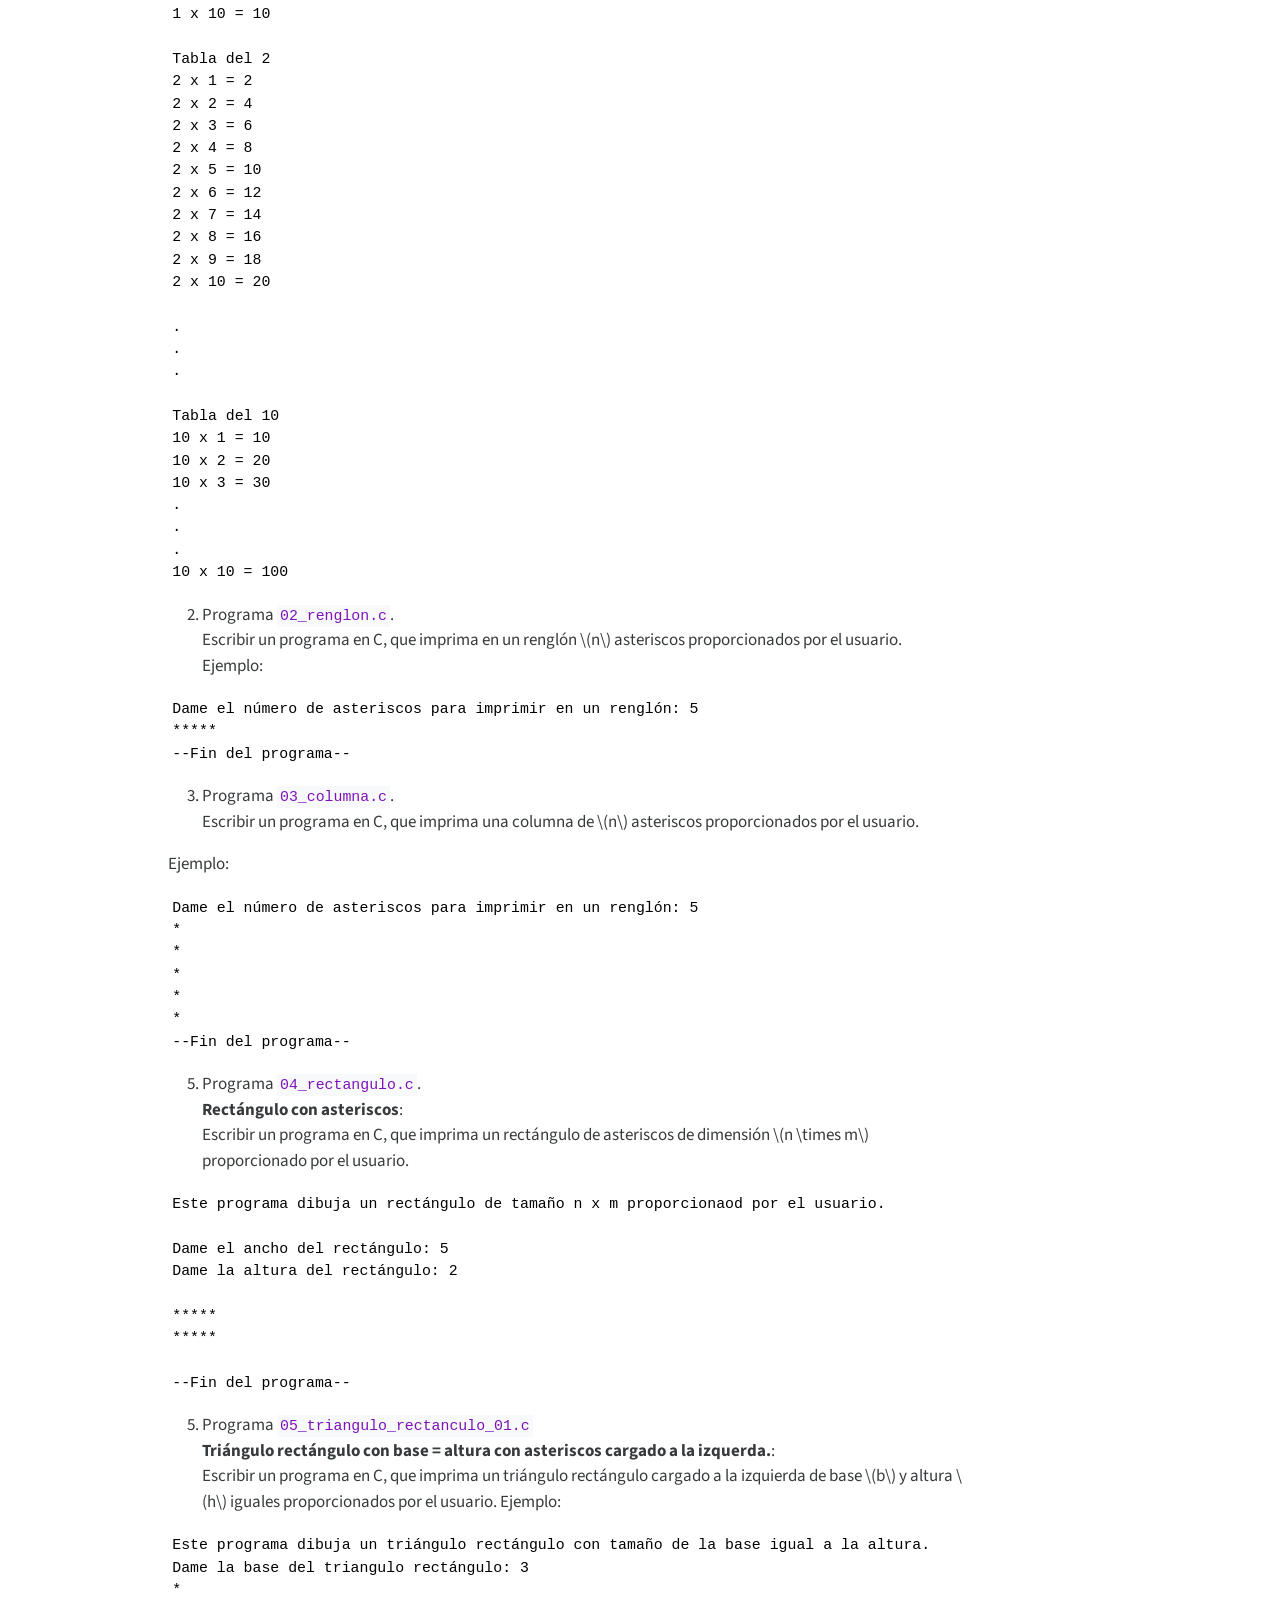
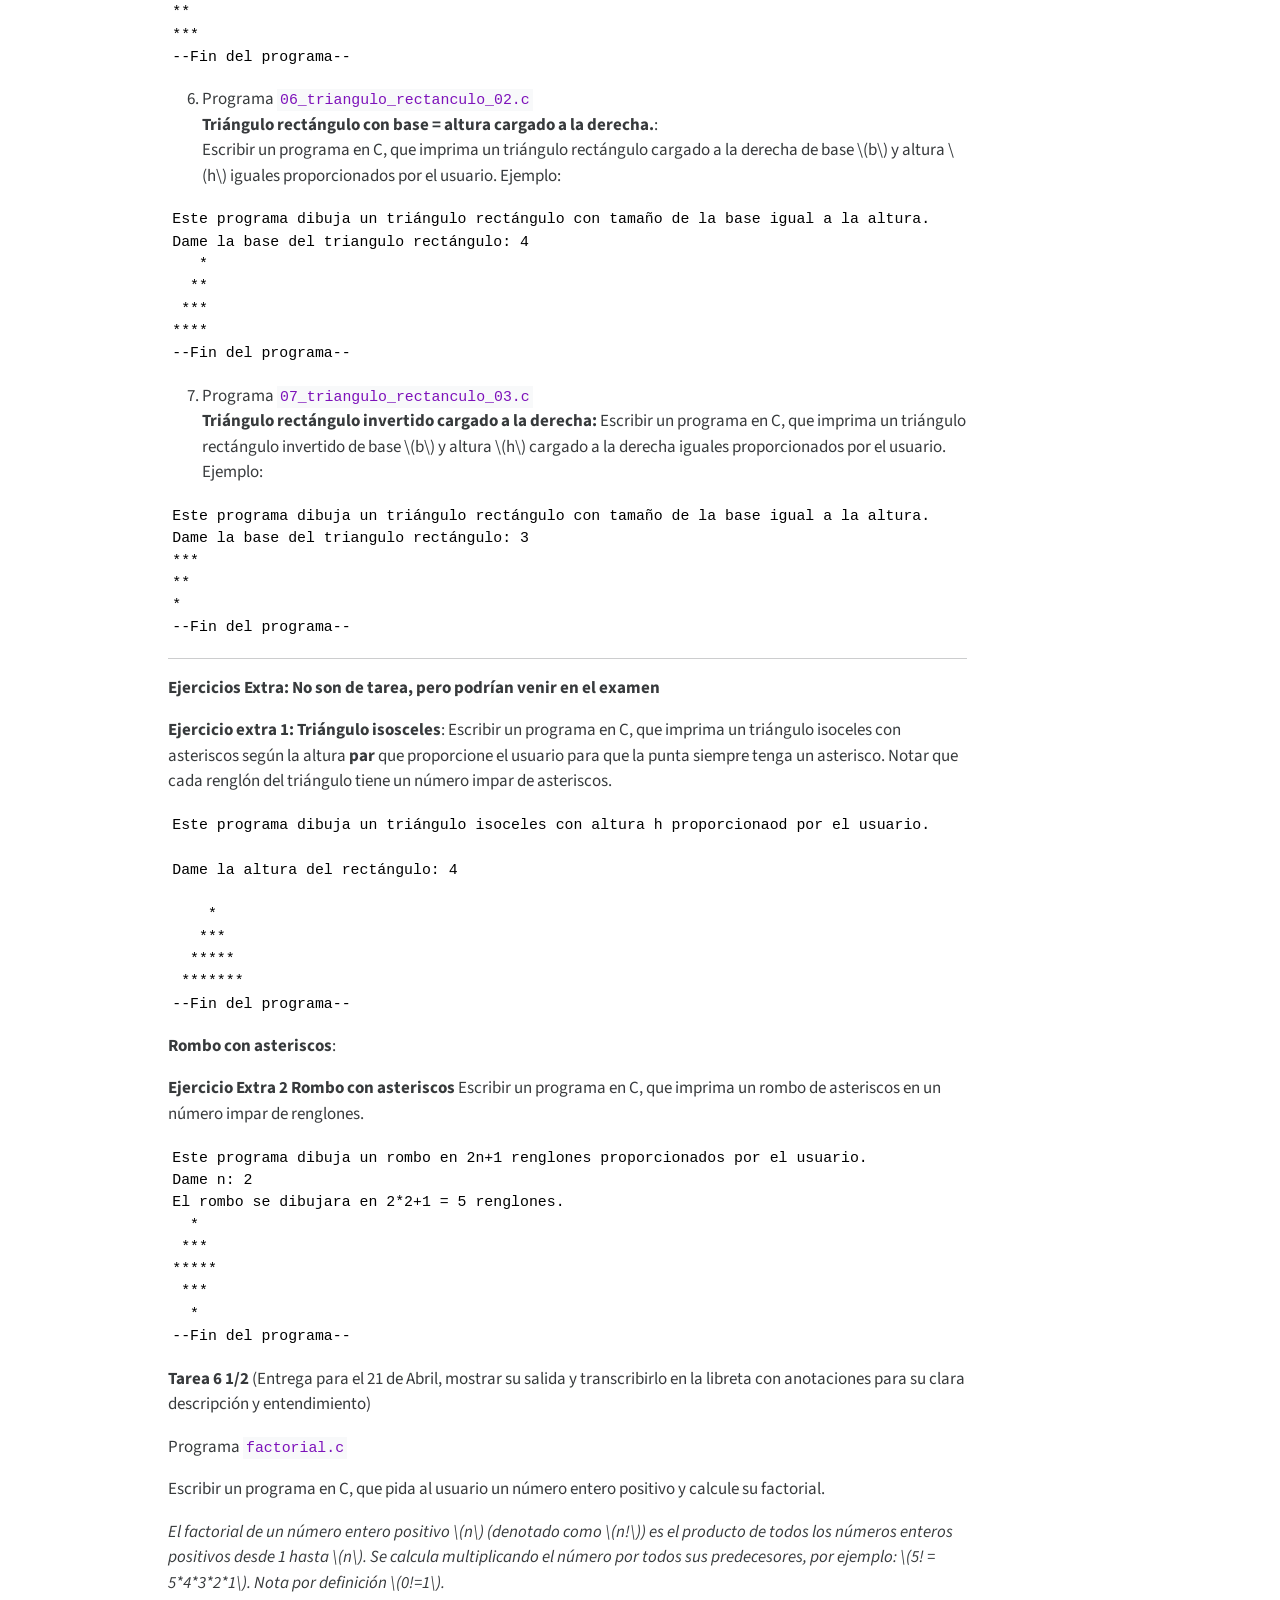
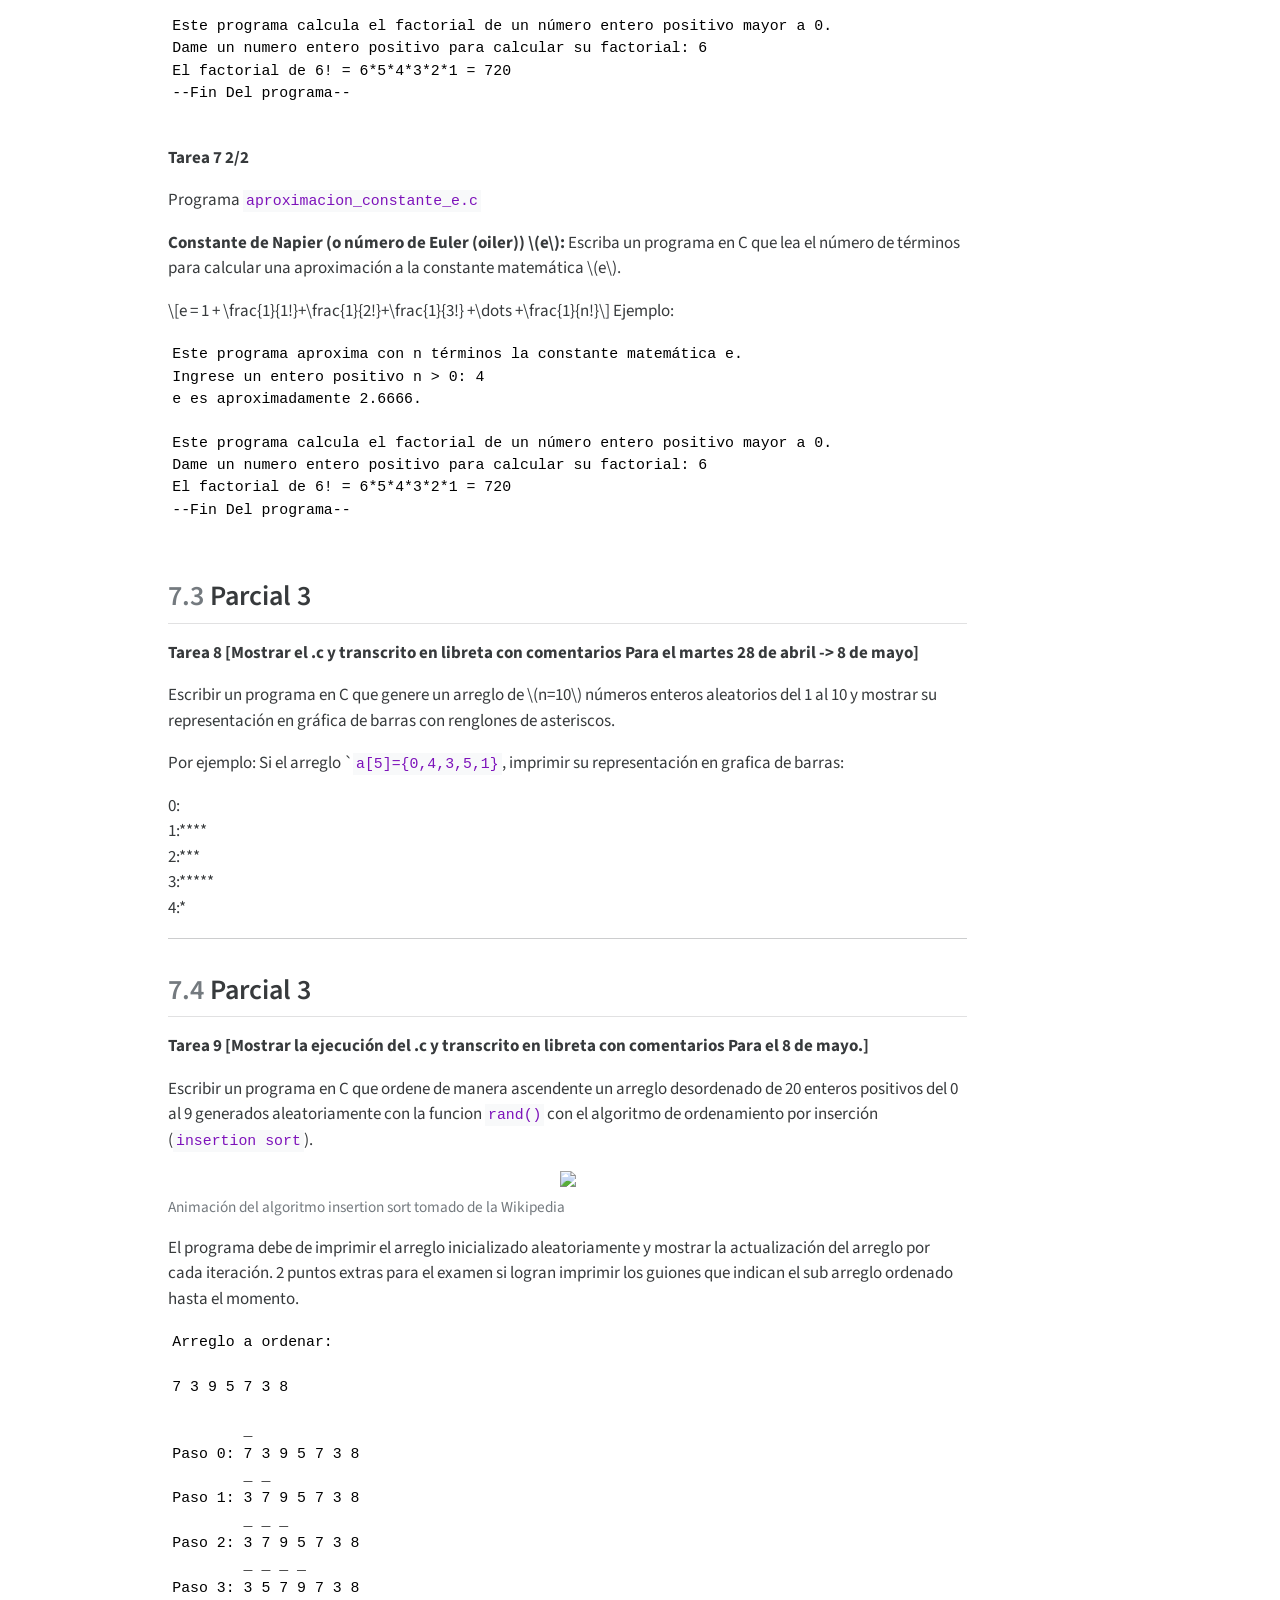
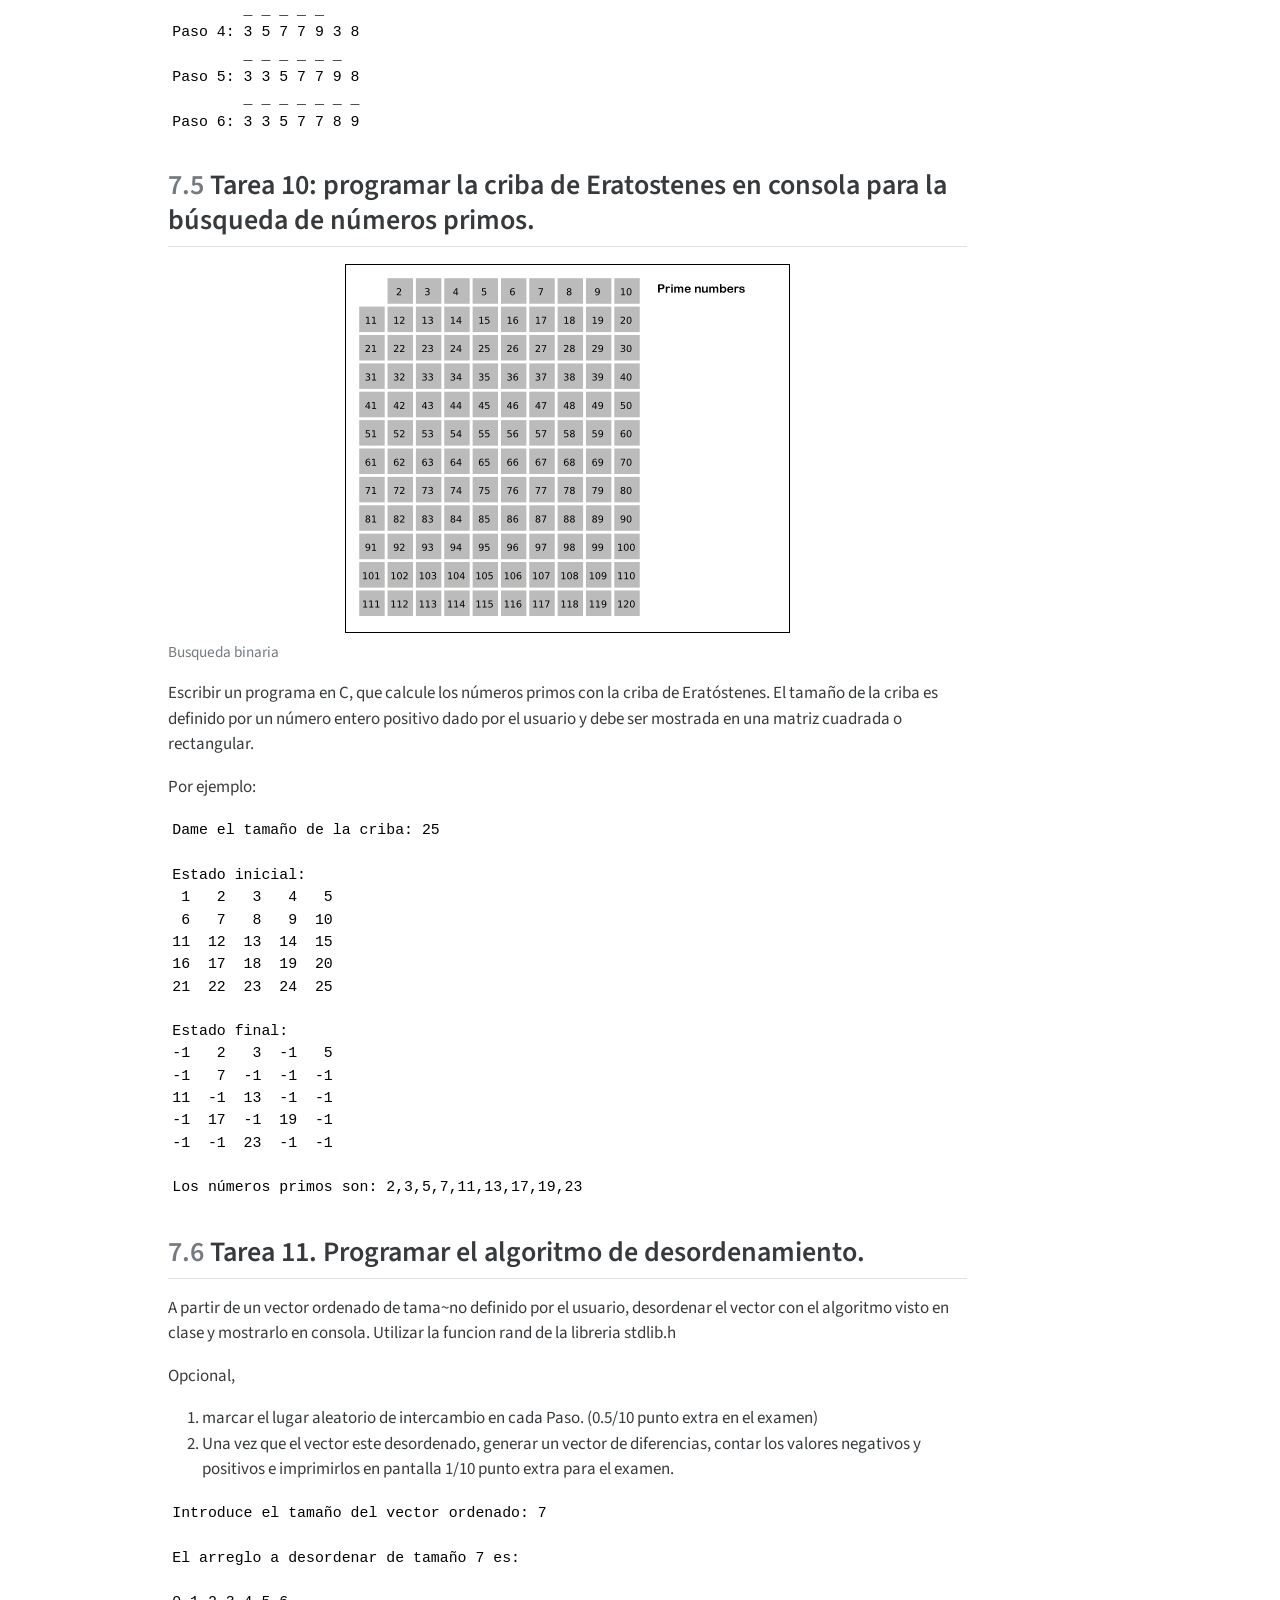
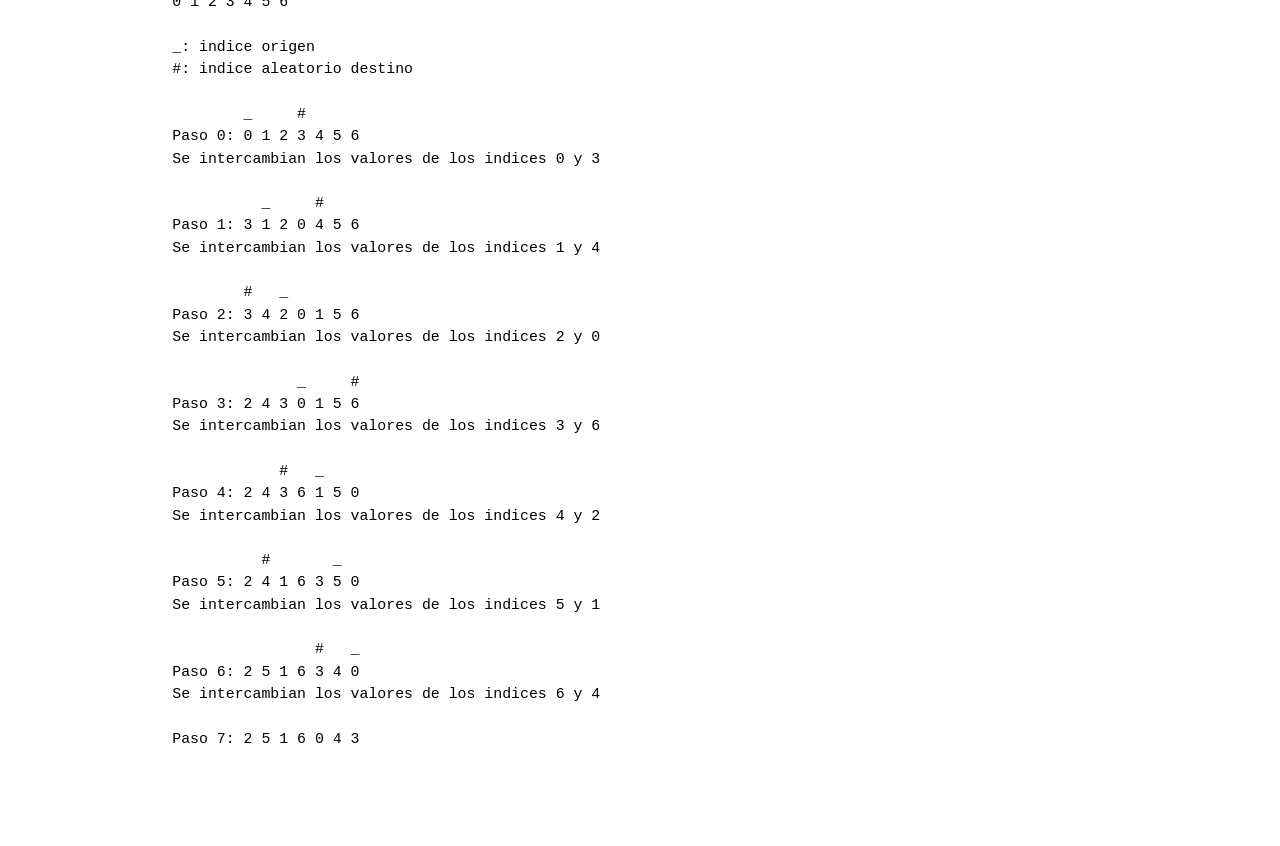
==== commit d157e44f: "agregando tarea 11" ====
--- a/index.html
+++ b/index.html
@@ -486,29 +486,36 @@
 
 0 1 2 3 4 5 6
 
-_ indice origen
-# indice aleatorio destino
+_: indice origen
+#: indice aleatorio destino
 
         _     #
 Paso 0: 0 1 2 3 4 5 6
+Se intercambian los valores de los indices 0 y 3
 
           _     #
 Paso 1: 3 1 2 0 4 5 6
+Se intercambian los valores de los indices 1 y 4
 
         #   _
-Paso 2: 3 4 2 0 1 5 6 
+Paso 2: 3 4 2 0 1 5 6
+Se intercambian los valores de los indices 2 y 0 
 
               _     #
 Paso 3: 2 4 3 0 1 5 6
+Se intercambian los valores de los indices 3 y 6 
 
             #   _    
 Paso 4: 2 4 3 6 1 5 0
+Se intercambian los valores de los indices 4 y 2 
 
           #       _  
 Paso 5: 2 4 1 6 3 5 0
+Se intercambian los valores de los indices 5 y 1 
 
                 #   _
 Paso 6: 2 5 1 6 3 4 0
+Se intercambian los valores de los indices 6 y 4 
                    
 Paso 7: 2 5 1 6 0 4 3</code></pre>
 </section>
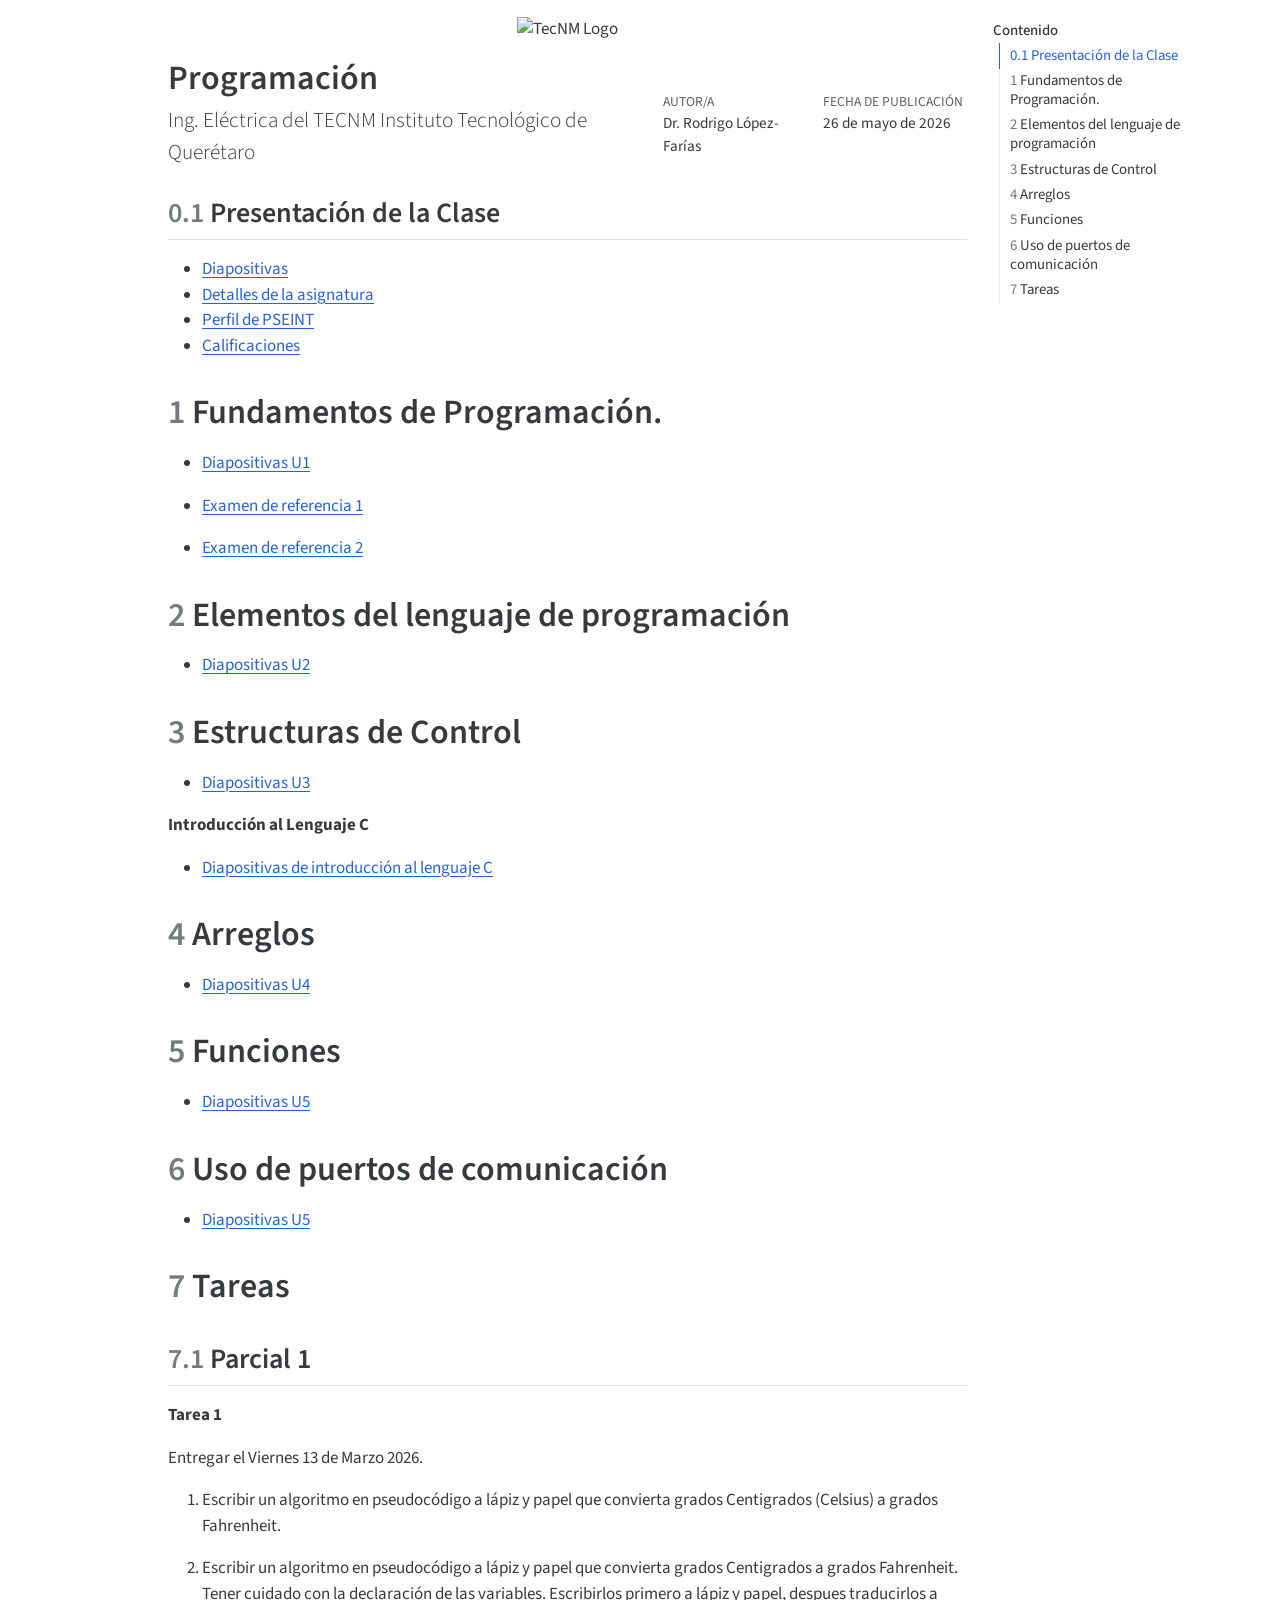
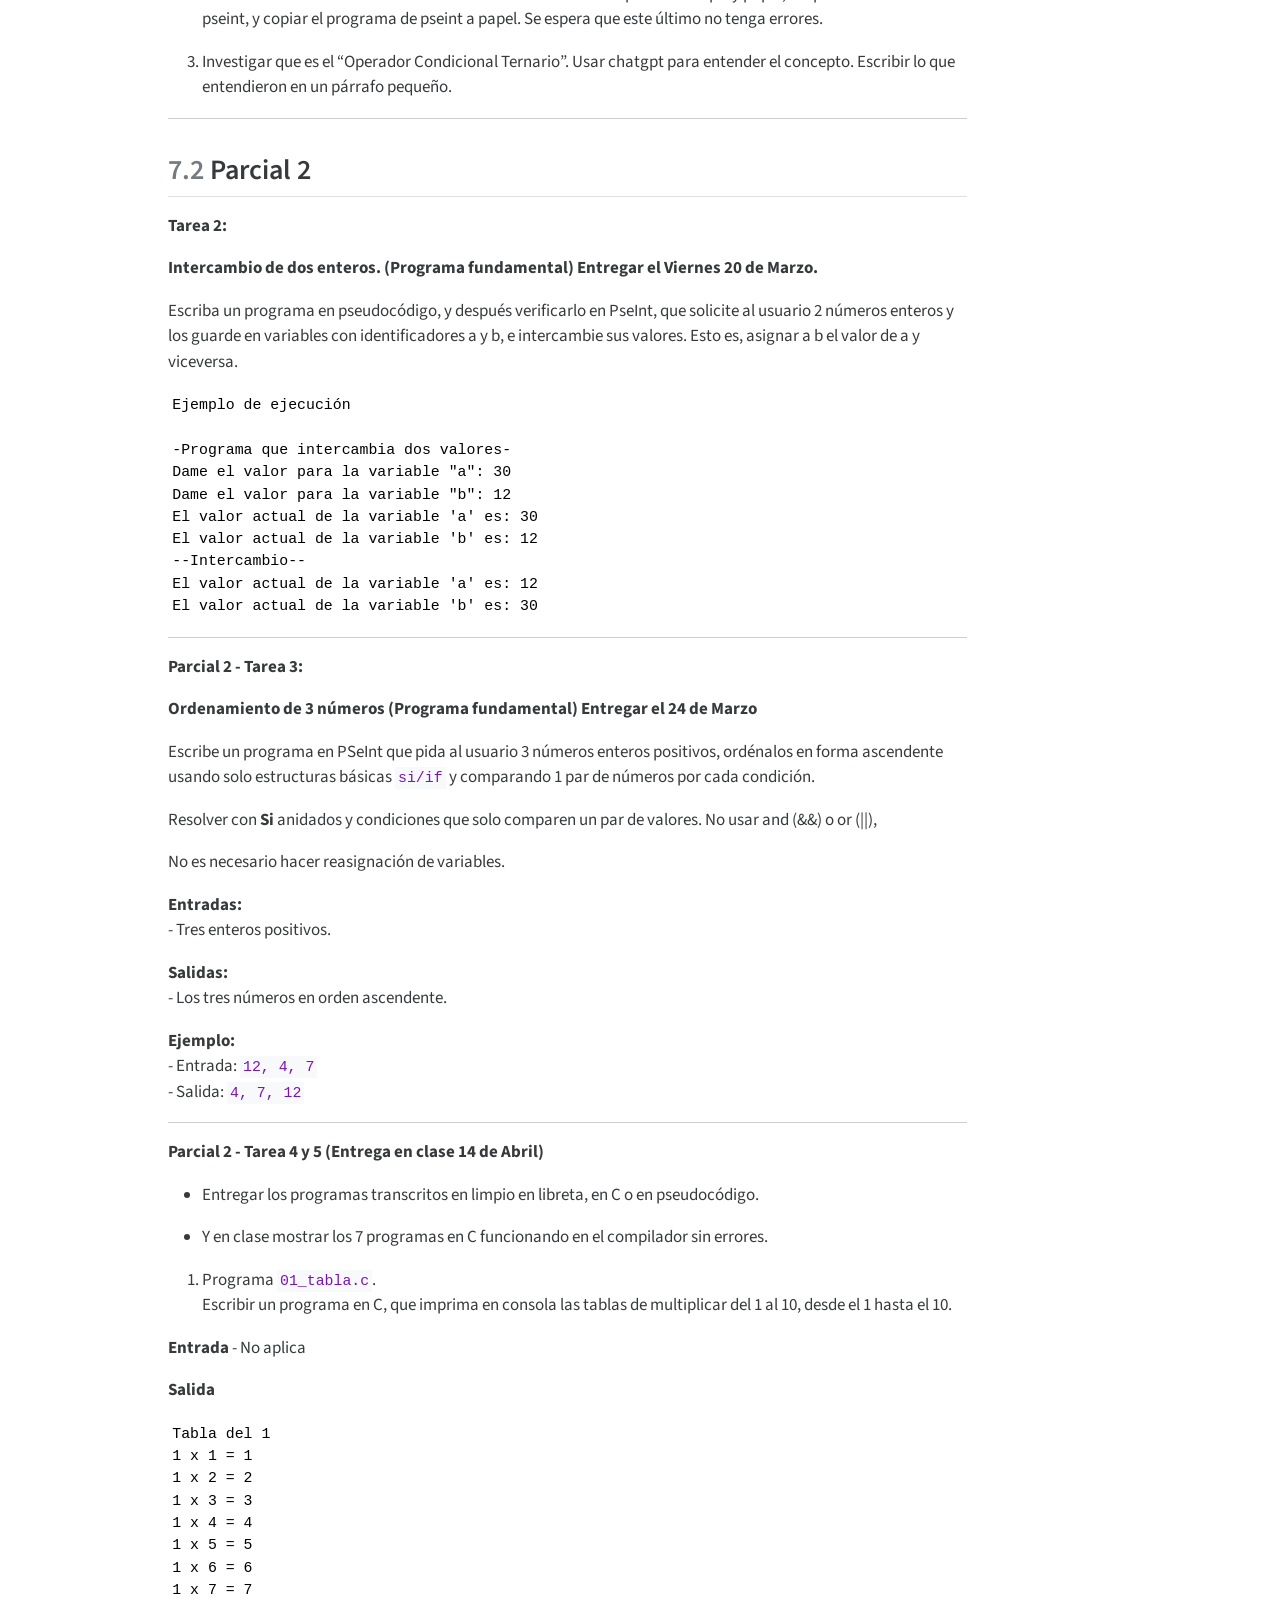
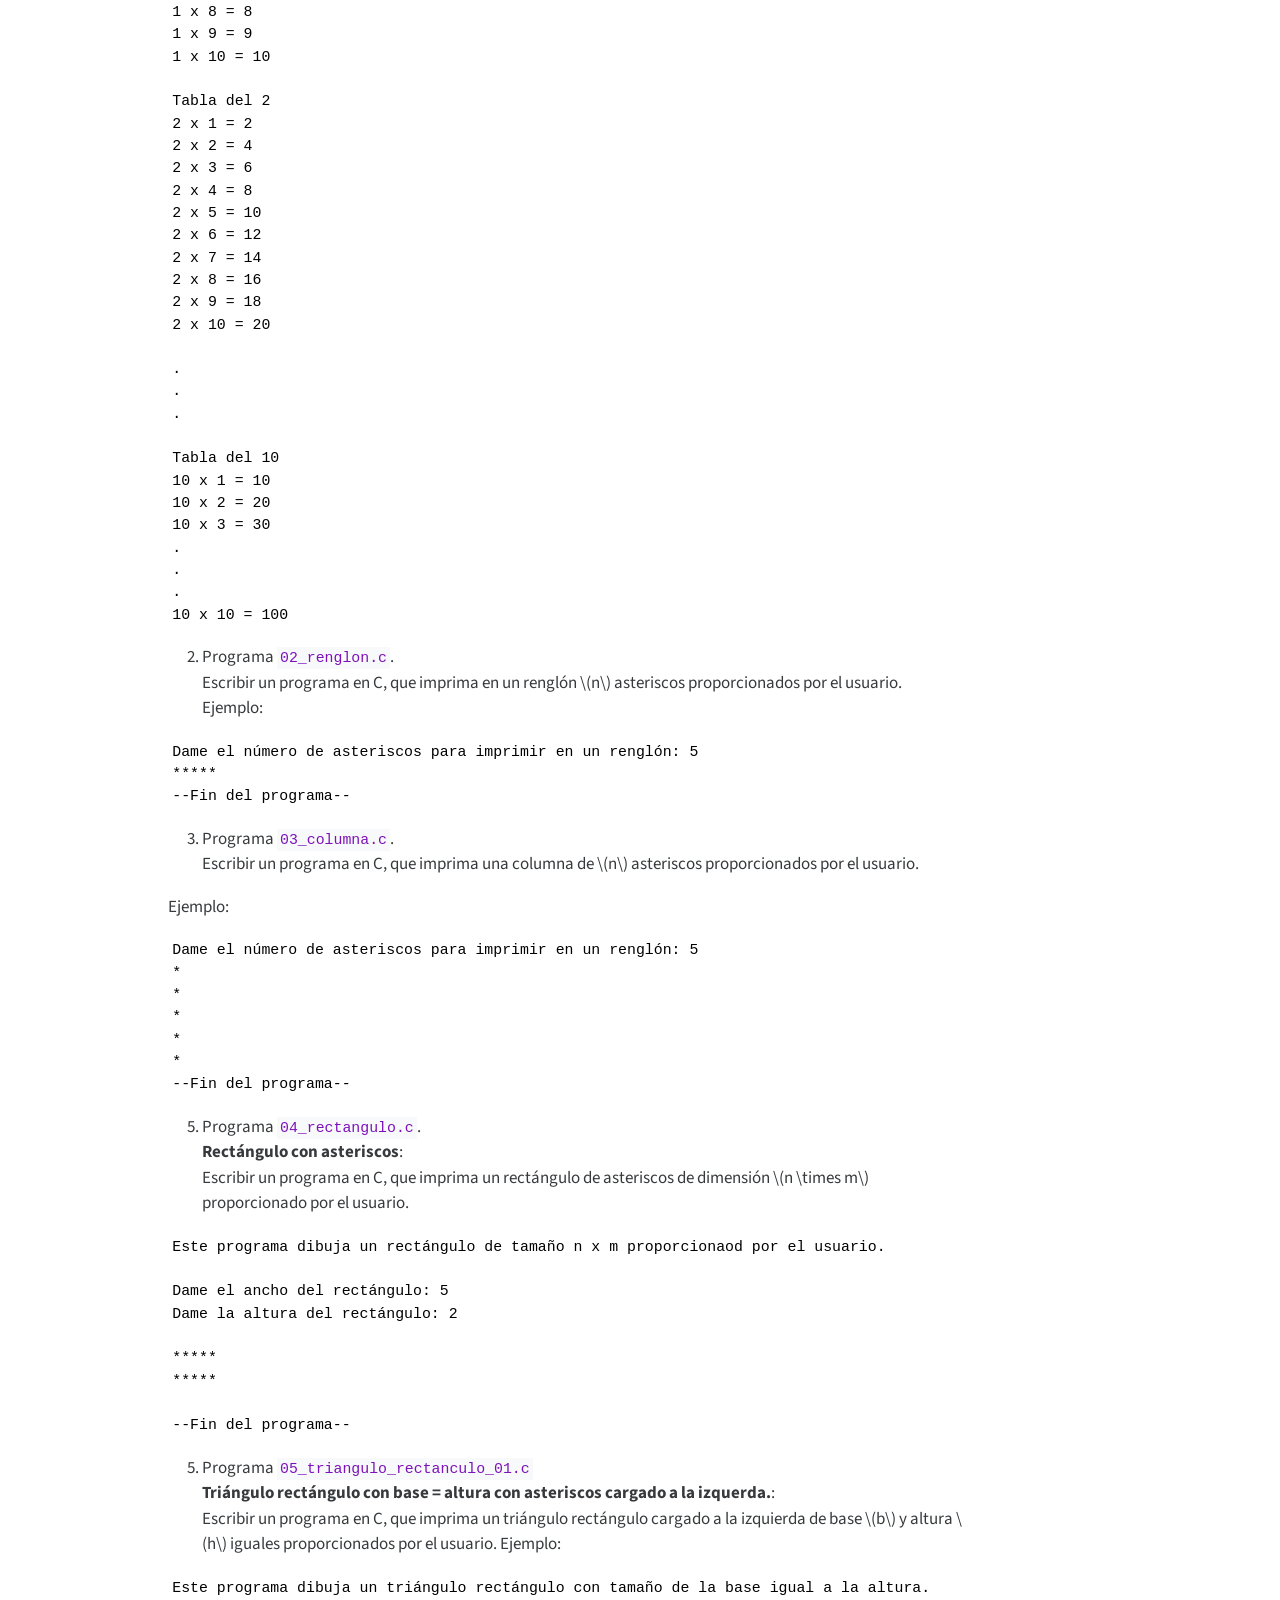
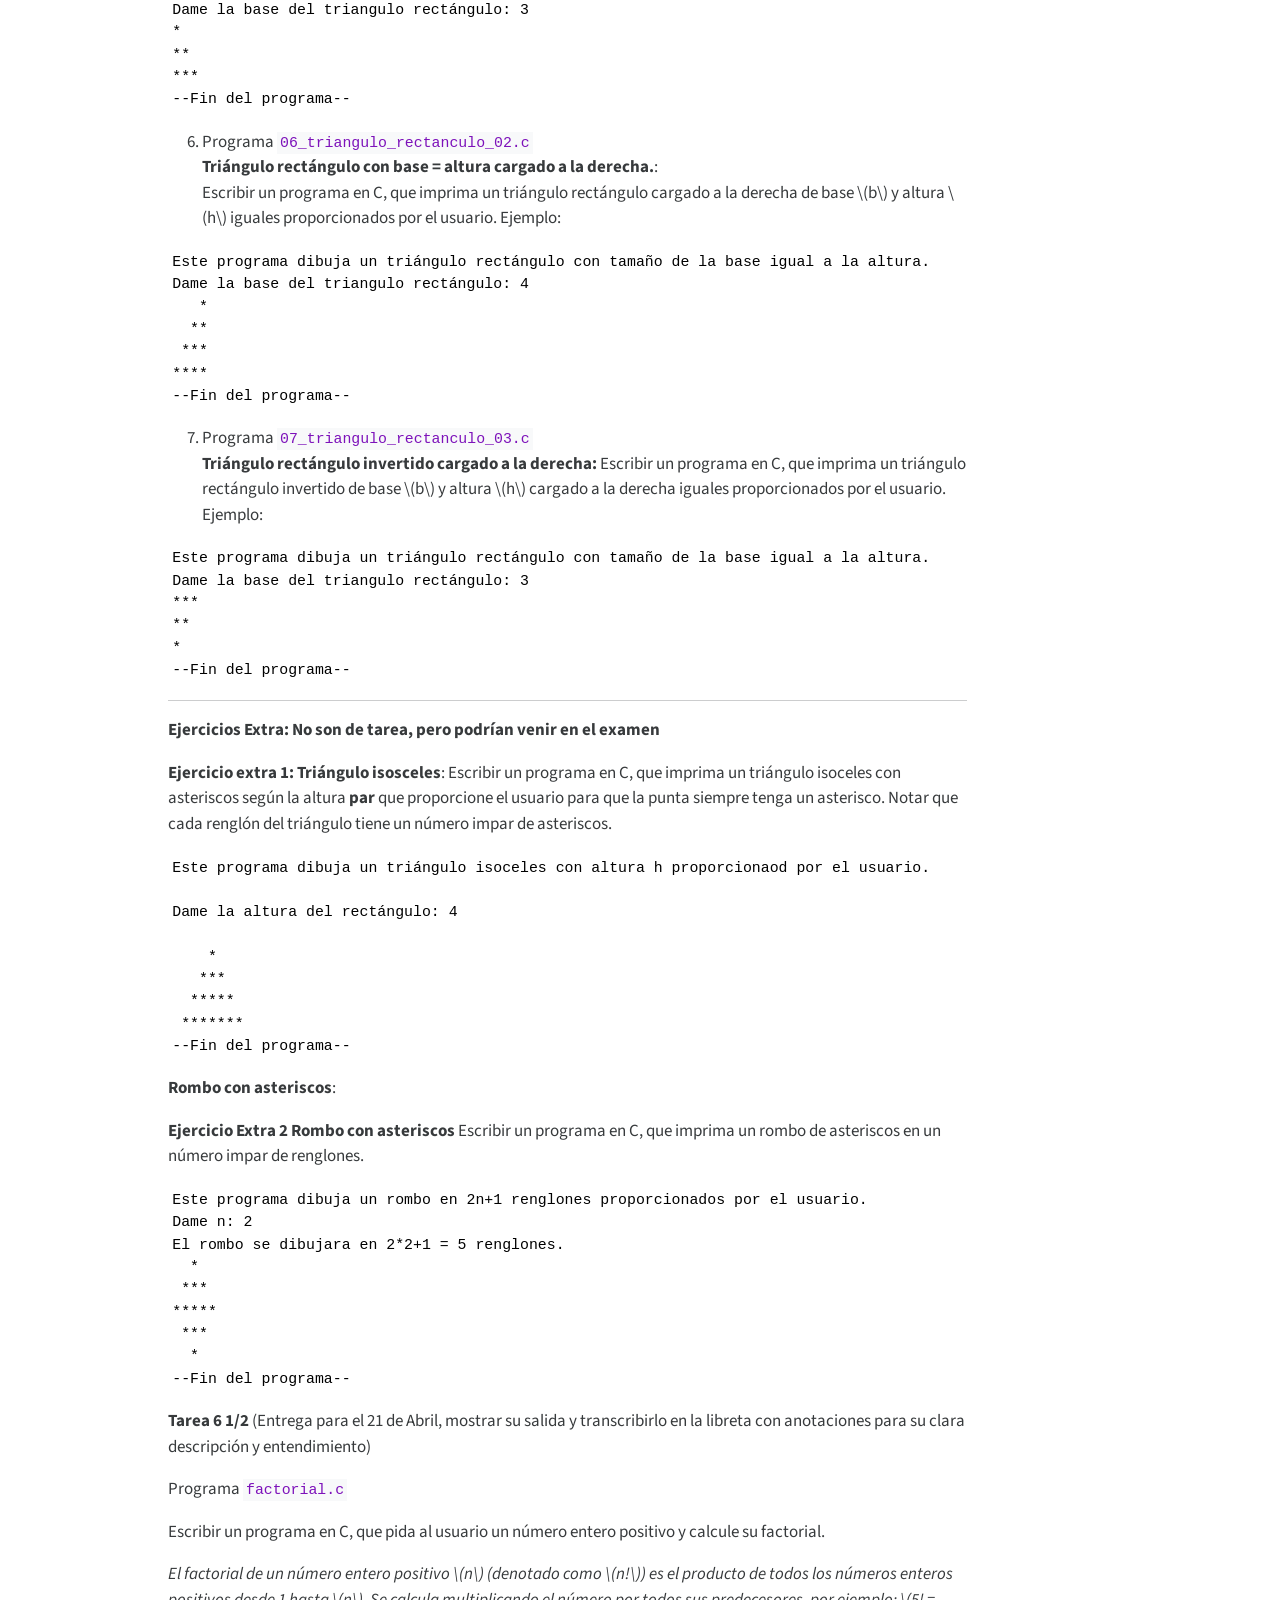
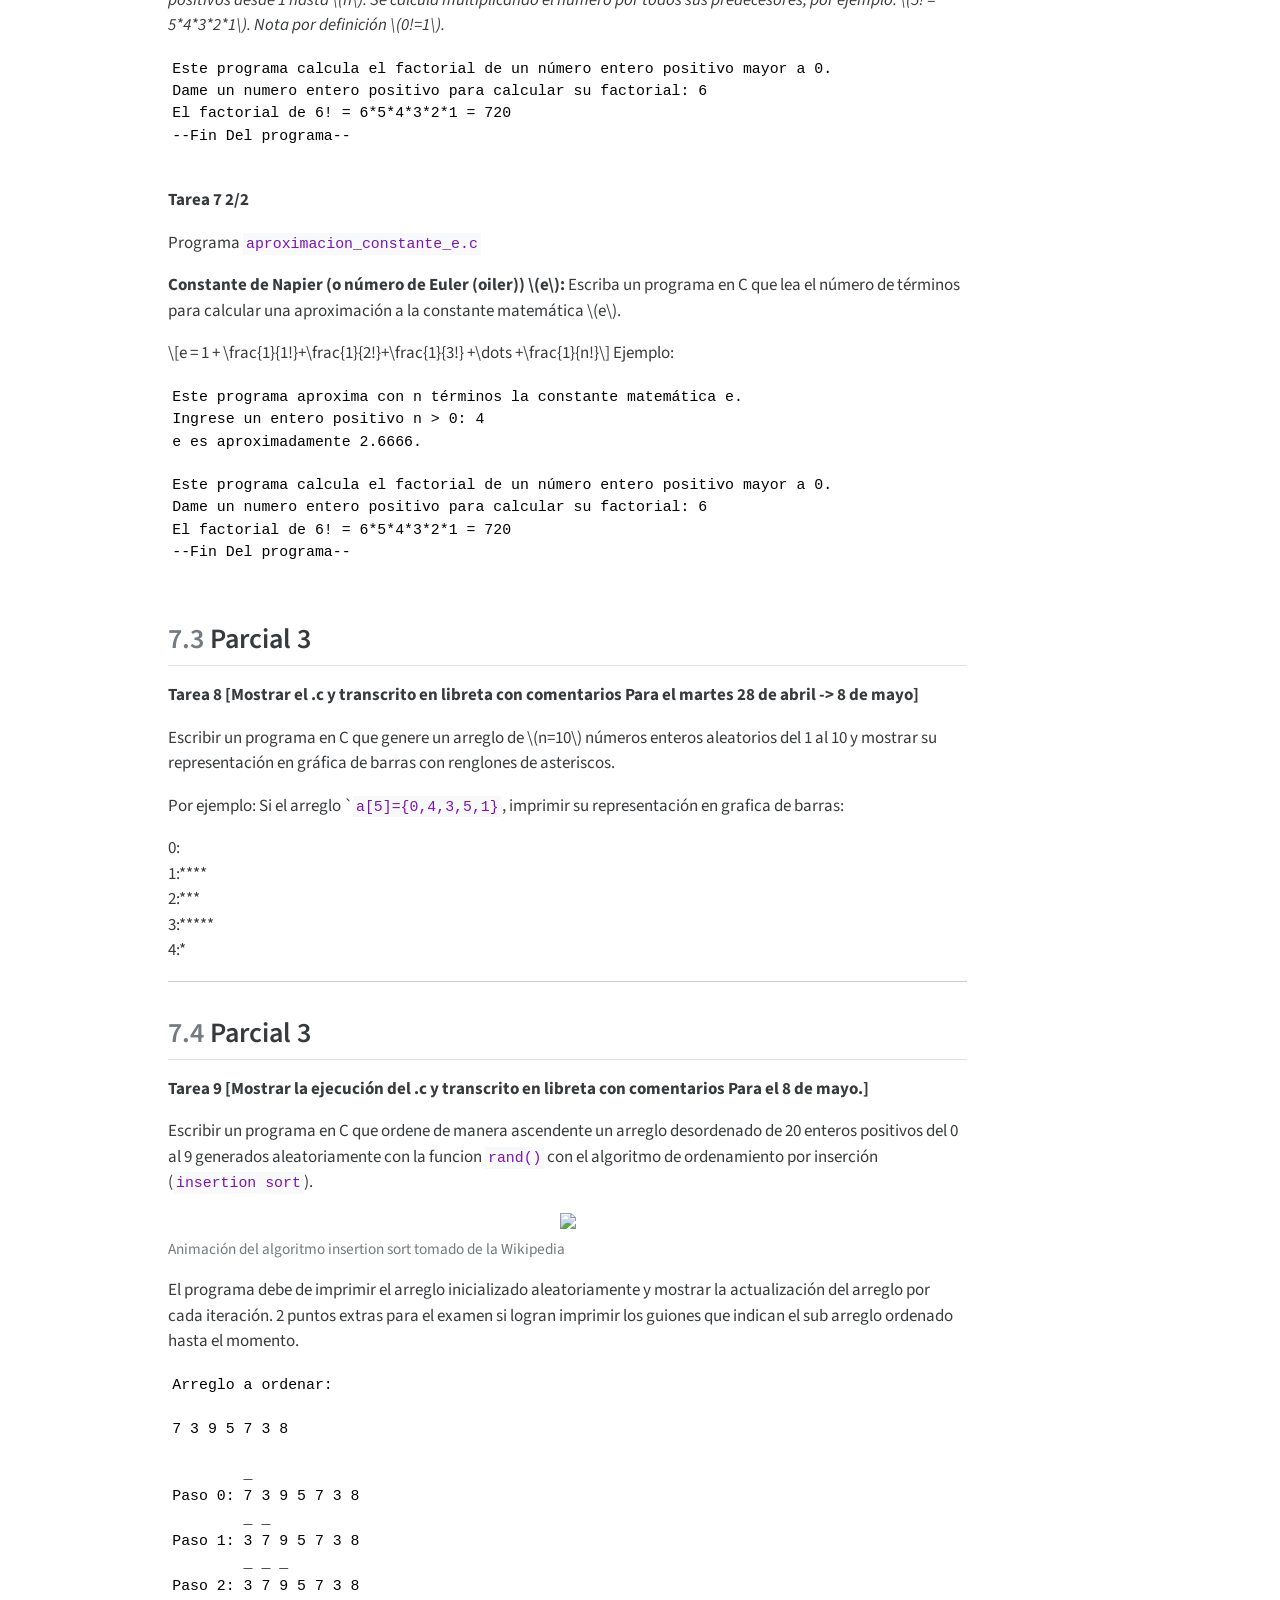
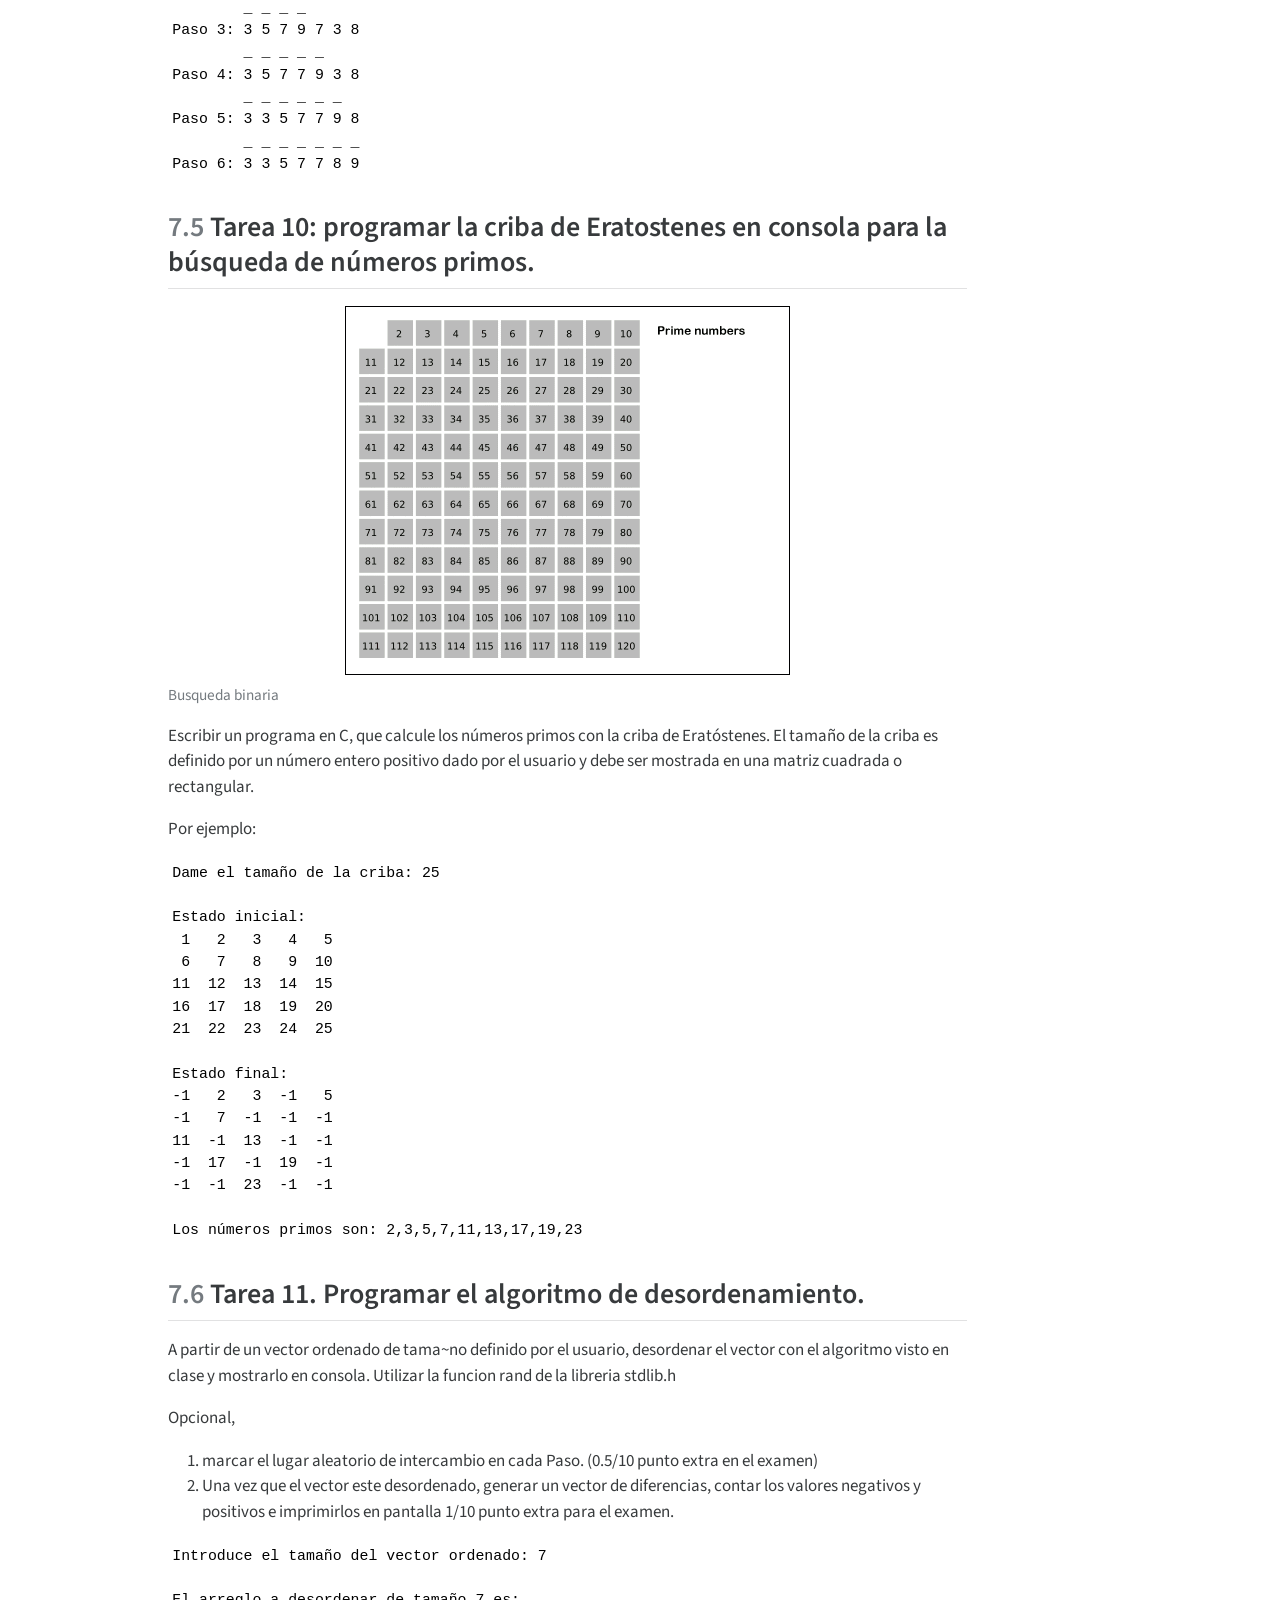
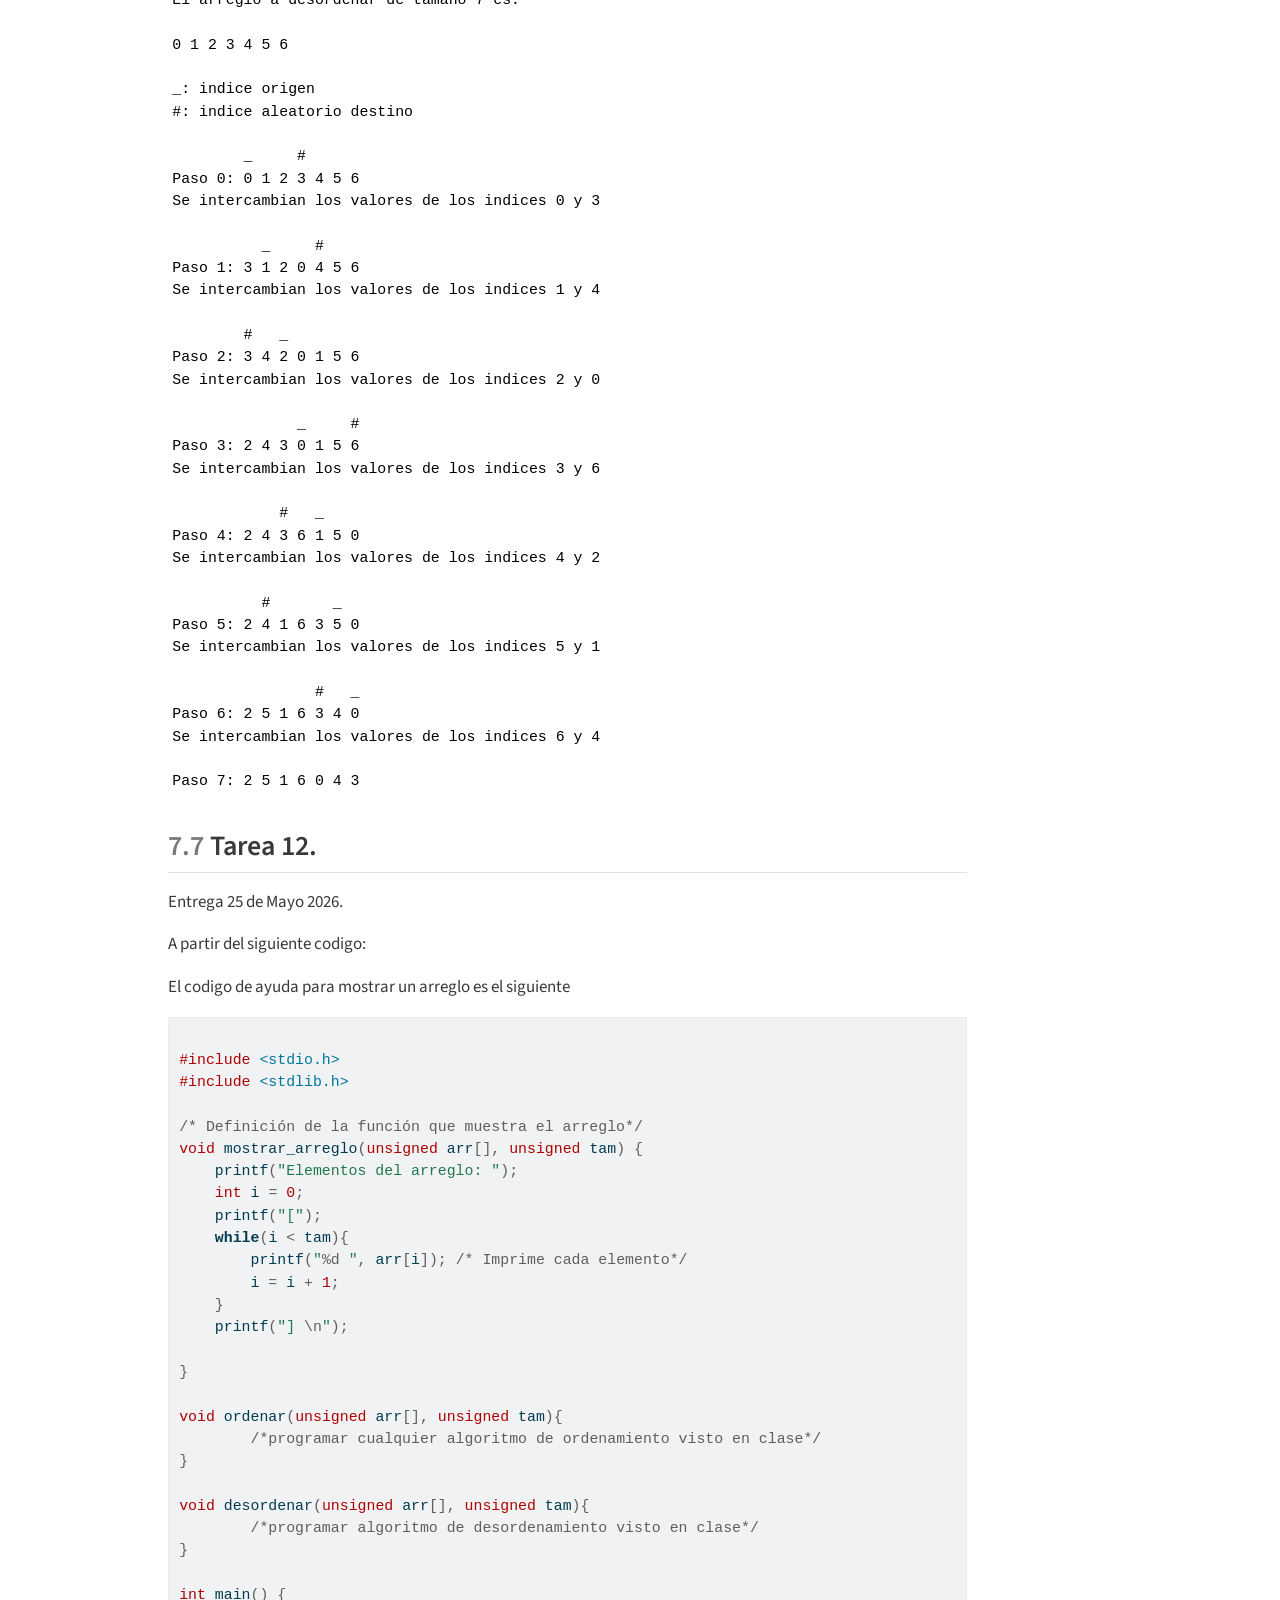
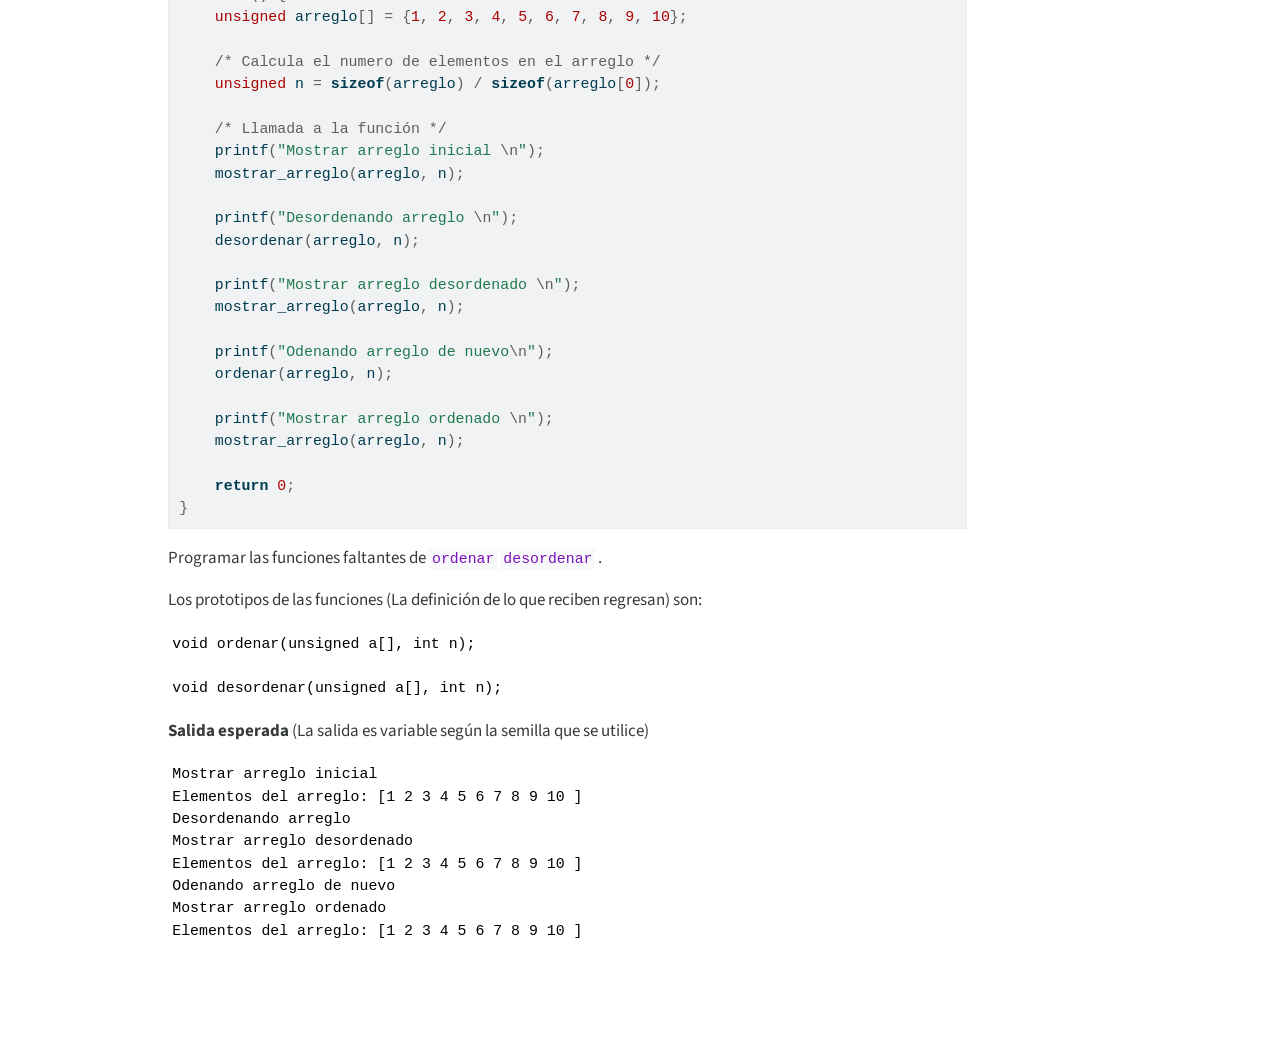
==== commit dceb7f48: "agregando unidad 6" ====
--- a/index.html
+++ b/index.html
@@ -20,6 +20,41 @@
   width: 0.8em;
   margin: 0 0.8em 0.2em -1em; /* quarto-specific, see https://github.com/quarto-dev/quarto-cli/issues/4556 */ 
   vertical-align: middle;
+}
+/* CSS for syntax highlighting */
+html { -webkit-text-size-adjust: 100%; }
+pre > code.sourceCode { white-space: pre; position: relative; }
+pre > code.sourceCode > span { display: inline-block; line-height: 1.25; }
+pre > code.sourceCode > span:empty { height: 1.2em; }
+.sourceCode { overflow: visible; }
+code.sourceCode > span { color: inherit; text-decoration: inherit; }
+div.sourceCode { margin: 1em 0; }
+pre.sourceCode { margin: 0; }
+@media screen {
+div.sourceCode { overflow: auto; }
+}
+@media print {
+pre > code.sourceCode { white-space: pre-wrap; }
+pre > code.sourceCode > span { text-indent: -5em; padding-left: 5em; }
+}
+pre.numberSource code
+  { counter-reset: source-line 0; }
+pre.numberSource code > span
+  { position: relative; left: -4em; counter-increment: source-line; }
+pre.numberSource code > span > a:first-child::before
+  { content: counter(source-line);
+    position: relative; left: -1em; text-align: right; vertical-align: baseline;
+    border: none; display: inline-block;
+    -webkit-touch-callout: none; -webkit-user-select: none;
+    -khtml-user-select: none; -moz-user-select: none;
+    -ms-user-select: none; user-select: none;
+    padding: 0 4px; width: 4em;
+  }
+pre.numberSource { margin-left: 3em;  padding-left: 4px; }
+div.sourceCode
+  {   }
+@media screen {
+pre > code.sourceCode > span > a:first-child::before { text-decoration: underline; }
 }
 </style>
 
@@ -107,6 +142,7 @@
   <li><a href="#parcial-3-1" id="toc-parcial-3-1" class="nav-link" data-scroll-target="#parcial-3-1"><span class="header-section-number">7.4</span> Parcial 3</a></li>
   <li><a href="#tarea-10-programar-la-criba-de-eratostenes-en-consola-para-la-búsqueda-de-números-primos." id="toc-tarea-10-programar-la-criba-de-eratostenes-en-consola-para-la-búsqueda-de-números-primos." class="nav-link" data-scroll-target="#tarea-10-programar-la-criba-de-eratostenes-en-consola-para-la-búsqueda-de-números-primos."><span class="header-section-number">7.5</span> Tarea 10: programar la criba de Eratostenes en consola para la búsqueda de números primos.</a></li>
   <li><a href="#tarea-11.-programar-el-algoritmo-de-desordenamiento." id="toc-tarea-11.-programar-el-algoritmo-de-desordenamiento." class="nav-link" data-scroll-target="#tarea-11.-programar-el-algoritmo-de-desordenamiento."><span class="header-section-number">7.6</span> Tarea 11. Programar el algoritmo de desordenamiento.</a></li>
+  <li><a href="#tarea-12." id="toc-tarea-12." class="nav-link" data-scroll-target="#tarea-12."><span class="header-section-number">7.7</span> Tarea 12.</a></li>
   </ul></li>
   </ul>
 </nav>
@@ -136,7 +172,7 @@
     <div>
     <div class="quarto-title-meta-heading">Fecha de publicación</div>
     <div class="quarto-title-meta-contents">
-      <p class="date">20 de mayo de 2026</p>
+      <p class="date">26 de mayo de 2026</p>
     </div>
   </div>
   
@@ -197,6 +233,9 @@
 </section>
 <section id="uso-de-puertos-de-comunicación" class="level1" data-number="6">
 <h1 data-number="6"><span class="header-section-number">6</span> Uso de puertos de comunicación</h1>
+<ul>
+<li><a href="U6.html">Diapositivas U5</a></li>
+</ul>
 </section>
 <section id="tareas" class="level1" data-number="7">
 <h1 data-number="7"><span class="header-section-number">7</span> Tareas</h1>
@@ -518,6 +557,75 @@
 Se intercambian los valores de los indices 6 y 4 
                    
 Paso 7: 2 5 1 6 0 4 3</code></pre>
+</section>
+<section id="tarea-12." class="level2" data-number="7.7">
+<h2 data-number="7.7" class="anchored" data-anchor-id="tarea-12."><span class="header-section-number">7.7</span> Tarea 12.</h2>
+<p>Entrega 25 de Mayo 2026.</p>
+<p>A partir del siguiente codigo:</p>
+<p>El codigo de ayuda para mostrar un arreglo es el siguiente</p>
+<div class="sourceCode" id="cb17"><pre class="sourceCode c code-with-copy"><code class="sourceCode c"><span id="cb17-1"><a href="#cb17-1" aria-hidden="true" tabindex="-1"></a></span>
+<span id="cb17-2"><a href="#cb17-2" aria-hidden="true" tabindex="-1"></a><span class="pp">#include </span><span class="im">&lt;stdio.h&gt;</span></span>
+<span id="cb17-3"><a href="#cb17-3" aria-hidden="true" tabindex="-1"></a><span class="pp">#include </span><span class="im">&lt;stdlib.h&gt;</span></span>
+<span id="cb17-4"><a href="#cb17-4" aria-hidden="true" tabindex="-1"></a></span>
+<span id="cb17-5"><a href="#cb17-5" aria-hidden="true" tabindex="-1"></a><span class="co">/* Definición de la función que muestra el arreglo*/</span></span>
+<span id="cb17-6"><a href="#cb17-6" aria-hidden="true" tabindex="-1"></a><span class="dt">void</span> mostrar_arreglo<span class="op">(</span><span class="dt">unsigned</span> arr<span class="op">[],</span> <span class="dt">unsigned</span> tam<span class="op">)</span> <span class="op">{</span></span>
+<span id="cb17-7"><a href="#cb17-7" aria-hidden="true" tabindex="-1"></a>    printf<span class="op">(</span><span class="st">"Elementos del arreglo: "</span><span class="op">);</span></span>
+<span id="cb17-8"><a href="#cb17-8" aria-hidden="true" tabindex="-1"></a>    <span class="dt">int</span> i <span class="op">=</span> <span class="dv">0</span><span class="op">;</span></span>
+<span id="cb17-9"><a href="#cb17-9" aria-hidden="true" tabindex="-1"></a>    printf<span class="op">(</span><span class="st">"["</span><span class="op">);</span></span>
+<span id="cb17-10"><a href="#cb17-10" aria-hidden="true" tabindex="-1"></a>    <span class="cf">while</span><span class="op">(</span>i <span class="op">&lt;</span> tam<span class="op">){</span></span>
+<span id="cb17-11"><a href="#cb17-11" aria-hidden="true" tabindex="-1"></a>        printf<span class="op">(</span><span class="st">"</span><span class="sc">%d</span><span class="st"> "</span><span class="op">,</span> arr<span class="op">[</span>i<span class="op">]);</span> <span class="co">/* Imprime cada elemento*/</span></span>
+<span id="cb17-12"><a href="#cb17-12" aria-hidden="true" tabindex="-1"></a>        i <span class="op">=</span> i <span class="op">+</span> <span class="dv">1</span><span class="op">;</span></span>
+<span id="cb17-13"><a href="#cb17-13" aria-hidden="true" tabindex="-1"></a>    <span class="op">}</span></span>
+<span id="cb17-14"><a href="#cb17-14" aria-hidden="true" tabindex="-1"></a>    printf<span class="op">(</span><span class="st">"] </span><span class="sc">\n</span><span class="st">"</span><span class="op">);</span></span>
+<span id="cb17-15"><a href="#cb17-15" aria-hidden="true" tabindex="-1"></a>    </span>
+<span id="cb17-16"><a href="#cb17-16" aria-hidden="true" tabindex="-1"></a><span class="op">}</span></span>
+<span id="cb17-17"><a href="#cb17-17" aria-hidden="true" tabindex="-1"></a></span>
+<span id="cb17-18"><a href="#cb17-18" aria-hidden="true" tabindex="-1"></a><span class="dt">void</span> ordenar<span class="op">(</span><span class="dt">unsigned</span> arr<span class="op">[],</span> <span class="dt">unsigned</span> tam<span class="op">){</span></span>
+<span id="cb17-19"><a href="#cb17-19" aria-hidden="true" tabindex="-1"></a>        <span class="co">/*programar cualquier algoritmo de ordenamiento visto en clase*/</span></span>
+<span id="cb17-20"><a href="#cb17-20" aria-hidden="true" tabindex="-1"></a><span class="op">}</span></span>
+<span id="cb17-21"><a href="#cb17-21" aria-hidden="true" tabindex="-1"></a></span>
+<span id="cb17-22"><a href="#cb17-22" aria-hidden="true" tabindex="-1"></a><span class="dt">void</span> desordenar<span class="op">(</span><span class="dt">unsigned</span> arr<span class="op">[],</span> <span class="dt">unsigned</span> tam<span class="op">){</span></span>
+<span id="cb17-23"><a href="#cb17-23" aria-hidden="true" tabindex="-1"></a>        <span class="co">/*programar algoritmo de desordenamiento visto en clase*/</span></span>
+<span id="cb17-24"><a href="#cb17-24" aria-hidden="true" tabindex="-1"></a><span class="op">}</span></span>
+<span id="cb17-25"><a href="#cb17-25" aria-hidden="true" tabindex="-1"></a></span>
+<span id="cb17-26"><a href="#cb17-26" aria-hidden="true" tabindex="-1"></a><span class="dt">int</span> main<span class="op">()</span> <span class="op">{</span></span>
+<span id="cb17-27"><a href="#cb17-27" aria-hidden="true" tabindex="-1"></a>    <span class="dt">unsigned</span> arreglo<span class="op">[]</span> <span class="op">=</span> <span class="op">{</span><span class="dv">1</span><span class="op">,</span> <span class="dv">2</span><span class="op">,</span> <span class="dv">3</span><span class="op">,</span> <span class="dv">4</span><span class="op">,</span> <span class="dv">5</span><span class="op">,</span> <span class="dv">6</span><span class="op">,</span> <span class="dv">7</span><span class="op">,</span> <span class="dv">8</span><span class="op">,</span> <span class="dv">9</span><span class="op">,</span> <span class="dv">10</span><span class="op">};</span></span>
+<span id="cb17-28"><a href="#cb17-28" aria-hidden="true" tabindex="-1"></a></span>
+<span id="cb17-29"><a href="#cb17-29" aria-hidden="true" tabindex="-1"></a>    <span class="co">/* Calcula el numero de elementos en el arreglo */</span></span>
+<span id="cb17-30"><a href="#cb17-30" aria-hidden="true" tabindex="-1"></a>    <span class="dt">unsigned</span> n <span class="op">=</span> <span class="kw">sizeof</span><span class="op">(</span>arreglo<span class="op">)</span> <span class="op">/</span> <span class="kw">sizeof</span><span class="op">(</span>arreglo<span class="op">[</span><span class="dv">0</span><span class="op">]);</span> </span>
+<span id="cb17-31"><a href="#cb17-31" aria-hidden="true" tabindex="-1"></a></span>
+<span id="cb17-32"><a href="#cb17-32" aria-hidden="true" tabindex="-1"></a>    <span class="co">/* Llamada a la función */</span></span>
+<span id="cb17-33"><a href="#cb17-33" aria-hidden="true" tabindex="-1"></a>    printf<span class="op">(</span><span class="st">"Mostrar arreglo inicial </span><span class="sc">\n</span><span class="st">"</span><span class="op">);</span></span>
+<span id="cb17-34"><a href="#cb17-34" aria-hidden="true" tabindex="-1"></a>    mostrar_arreglo<span class="op">(</span>arreglo<span class="op">,</span> n<span class="op">);</span></span>
+<span id="cb17-35"><a href="#cb17-35" aria-hidden="true" tabindex="-1"></a></span>
+<span id="cb17-36"><a href="#cb17-36" aria-hidden="true" tabindex="-1"></a>    printf<span class="op">(</span><span class="st">"Desordenando arreglo </span><span class="sc">\n</span><span class="st">"</span><span class="op">);</span></span>
+<span id="cb17-37"><a href="#cb17-37" aria-hidden="true" tabindex="-1"></a>    desordenar<span class="op">(</span>arreglo<span class="op">,</span> n<span class="op">);</span></span>
+<span id="cb17-38"><a href="#cb17-38" aria-hidden="true" tabindex="-1"></a></span>
+<span id="cb17-39"><a href="#cb17-39" aria-hidden="true" tabindex="-1"></a>    printf<span class="op">(</span><span class="st">"Mostrar arreglo desordenado </span><span class="sc">\n</span><span class="st">"</span><span class="op">);</span></span>
+<span id="cb17-40"><a href="#cb17-40" aria-hidden="true" tabindex="-1"></a>    mostrar_arreglo<span class="op">(</span>arreglo<span class="op">,</span> n<span class="op">);</span></span>
+<span id="cb17-41"><a href="#cb17-41" aria-hidden="true" tabindex="-1"></a></span>
+<span id="cb17-42"><a href="#cb17-42" aria-hidden="true" tabindex="-1"></a>    printf<span class="op">(</span><span class="st">"Odenando arreglo de nuevo</span><span class="sc">\n</span><span class="st">"</span><span class="op">);</span></span>
+<span id="cb17-43"><a href="#cb17-43" aria-hidden="true" tabindex="-1"></a>    ordenar<span class="op">(</span>arreglo<span class="op">,</span> n<span class="op">);</span></span>
+<span id="cb17-44"><a href="#cb17-44" aria-hidden="true" tabindex="-1"></a></span>
+<span id="cb17-45"><a href="#cb17-45" aria-hidden="true" tabindex="-1"></a>    printf<span class="op">(</span><span class="st">"Mostrar arreglo ordenado </span><span class="sc">\n</span><span class="st">"</span><span class="op">);</span></span>
+<span id="cb17-46"><a href="#cb17-46" aria-hidden="true" tabindex="-1"></a>    mostrar_arreglo<span class="op">(</span>arreglo<span class="op">,</span> n<span class="op">);</span></span>
+<span id="cb17-47"><a href="#cb17-47" aria-hidden="true" tabindex="-1"></a></span>
+<span id="cb17-48"><a href="#cb17-48" aria-hidden="true" tabindex="-1"></a>    <span class="cf">return</span> <span class="dv">0</span><span class="op">;</span></span>
+<span id="cb17-49"><a href="#cb17-49" aria-hidden="true" tabindex="-1"></a><span class="op">}</span></span></code><button title="Copiar al portapapeles" class="code-copy-button"><i class="bi"></i></button></pre></div>
+<p>Programar las funciones faltantes de <code>ordenar</code> <code>desordenar</code> .</p>
+<p>Los prototipos de las funciones (La definición de lo que reciben regresan) son:</p>
+<pre><code>void ordenar(unsigned a[], int n);
+
+void desordenar(unsigned a[], int n);</code></pre>
+<p><strong>Salida esperada</strong> (La salida es variable según la semilla que se utilice)</p>
+<pre><code>Mostrar arreglo inicial 
+Elementos del arreglo: [1 2 3 4 5 6 7 8 9 10 ]
+Desordenando arreglo 
+Mostrar arreglo desordenado 
+Elementos del arreglo: [1 2 3 4 5 6 7 8 9 10 ]
+Odenando arreglo de nuevo
+Mostrar arreglo ordenado 
+Elementos del arreglo: [1 2 3 4 5 6 7 8 9 10 ]</code></pre>
 </section>
 </section>
 
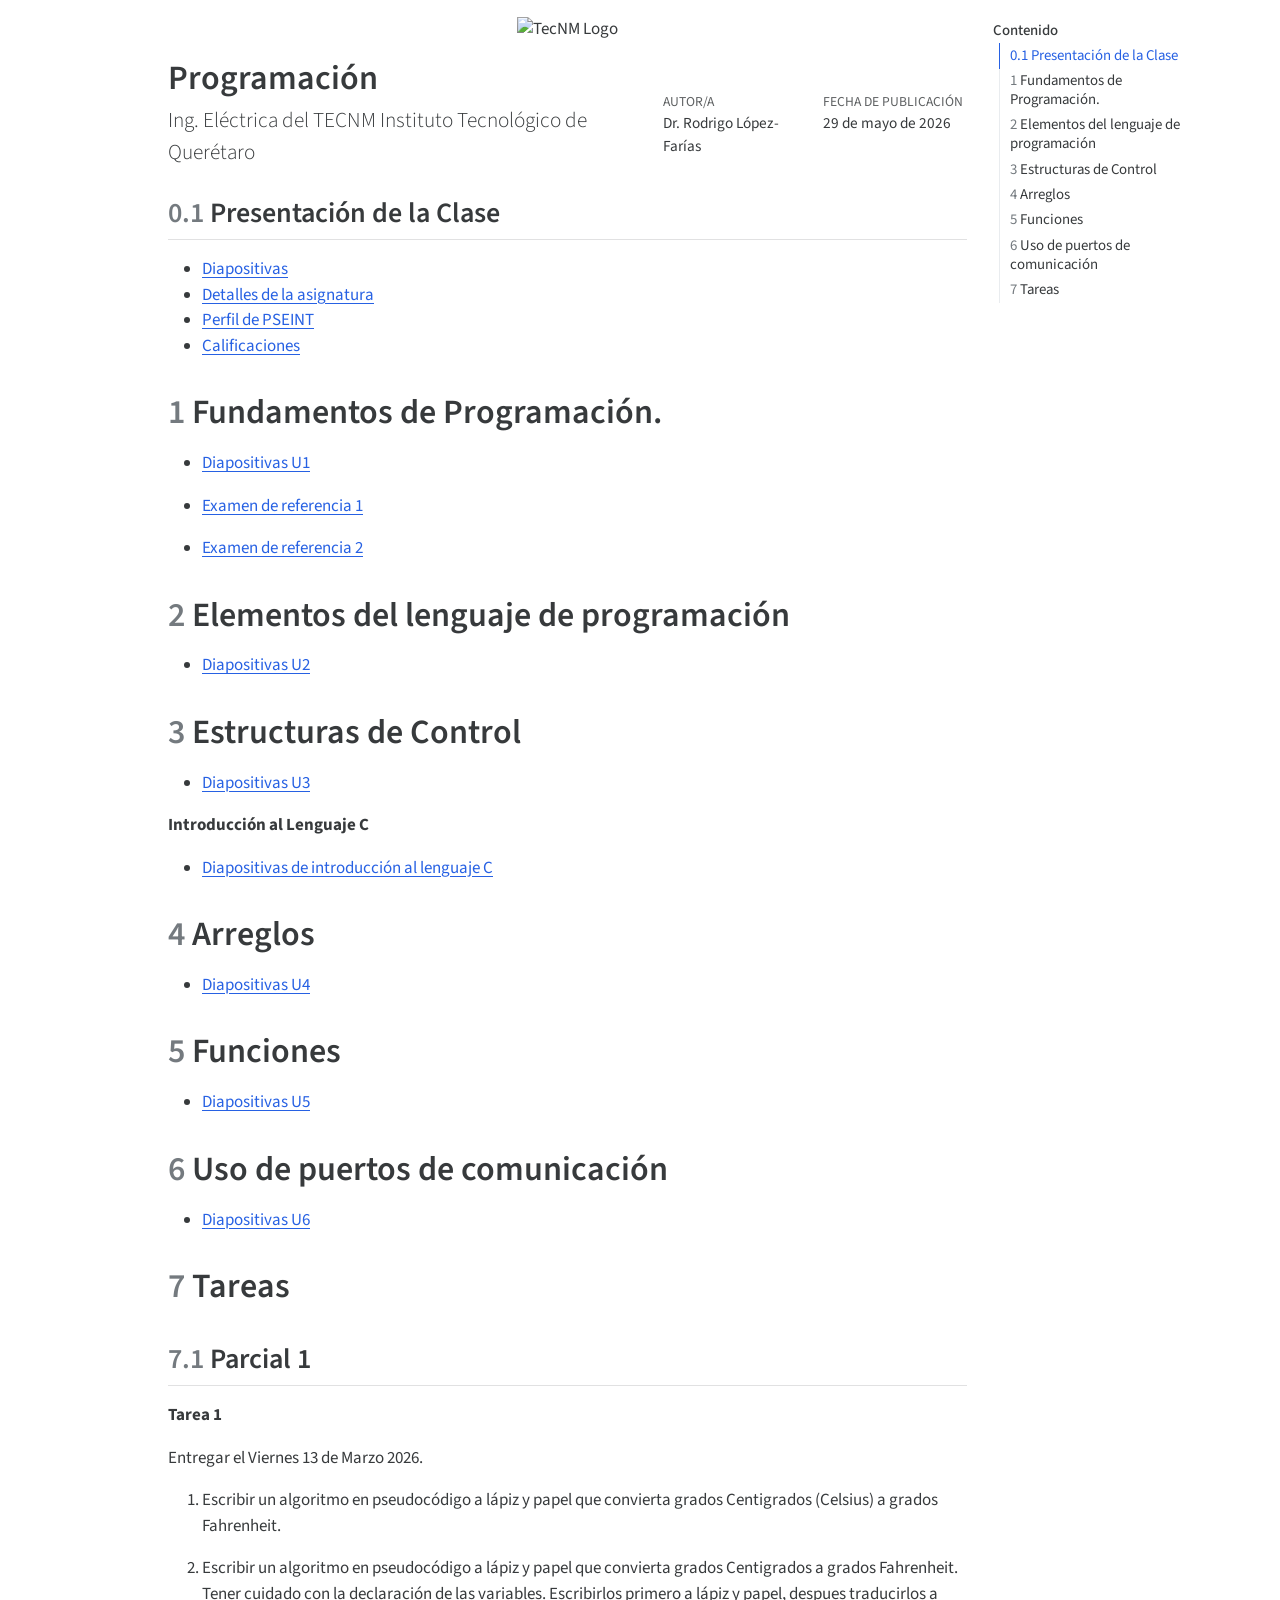
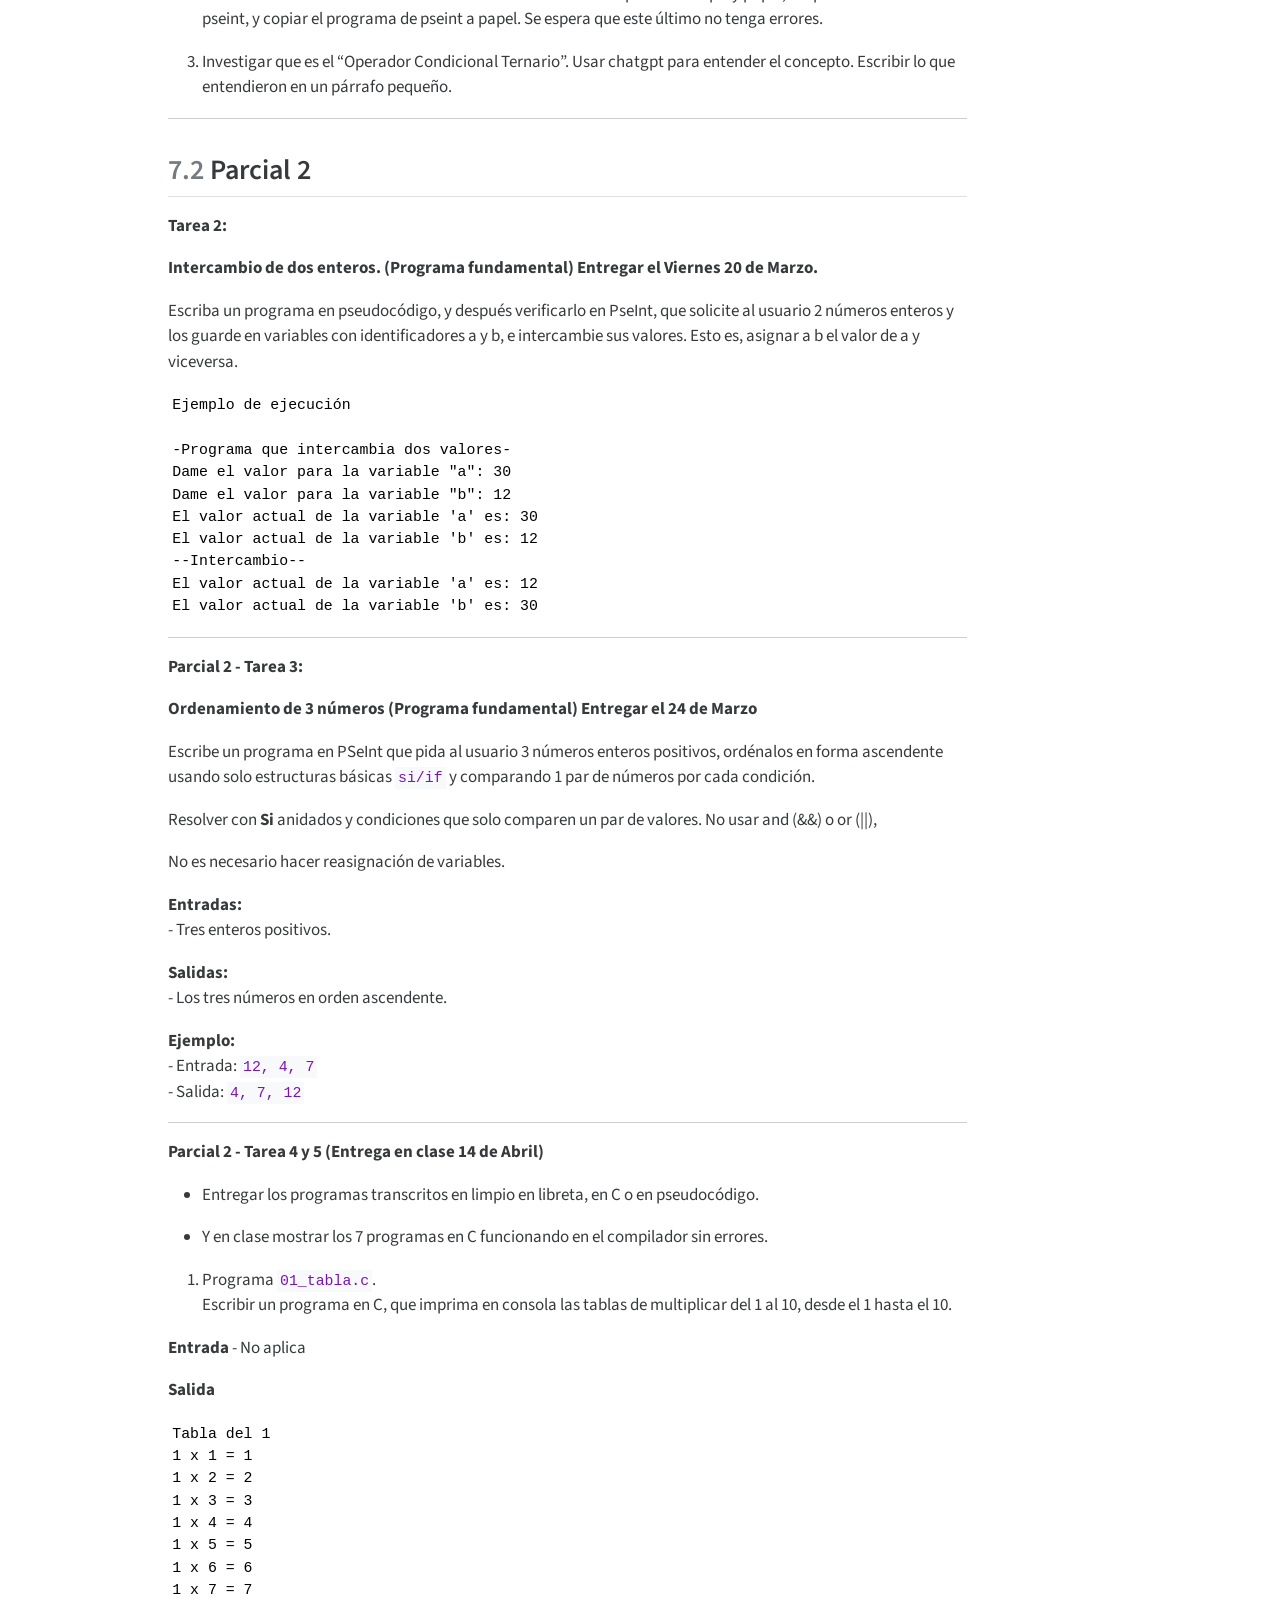
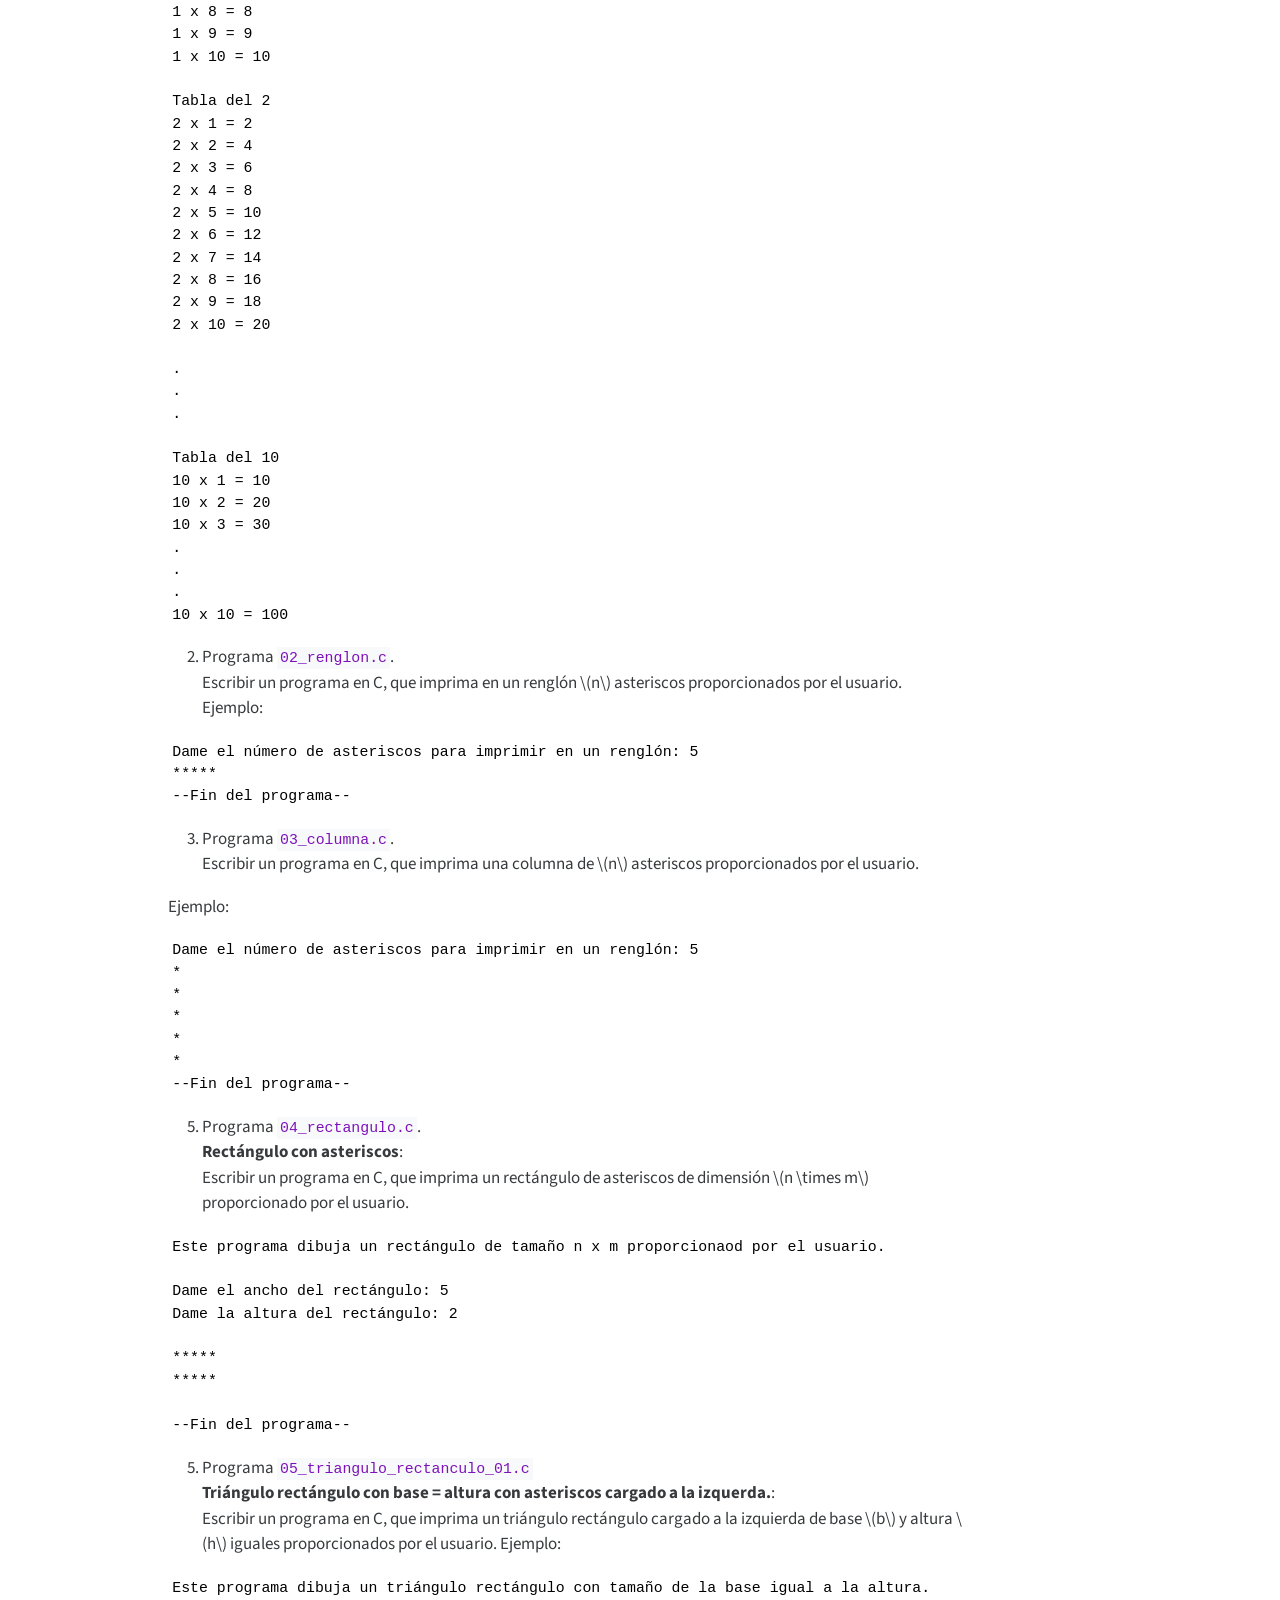
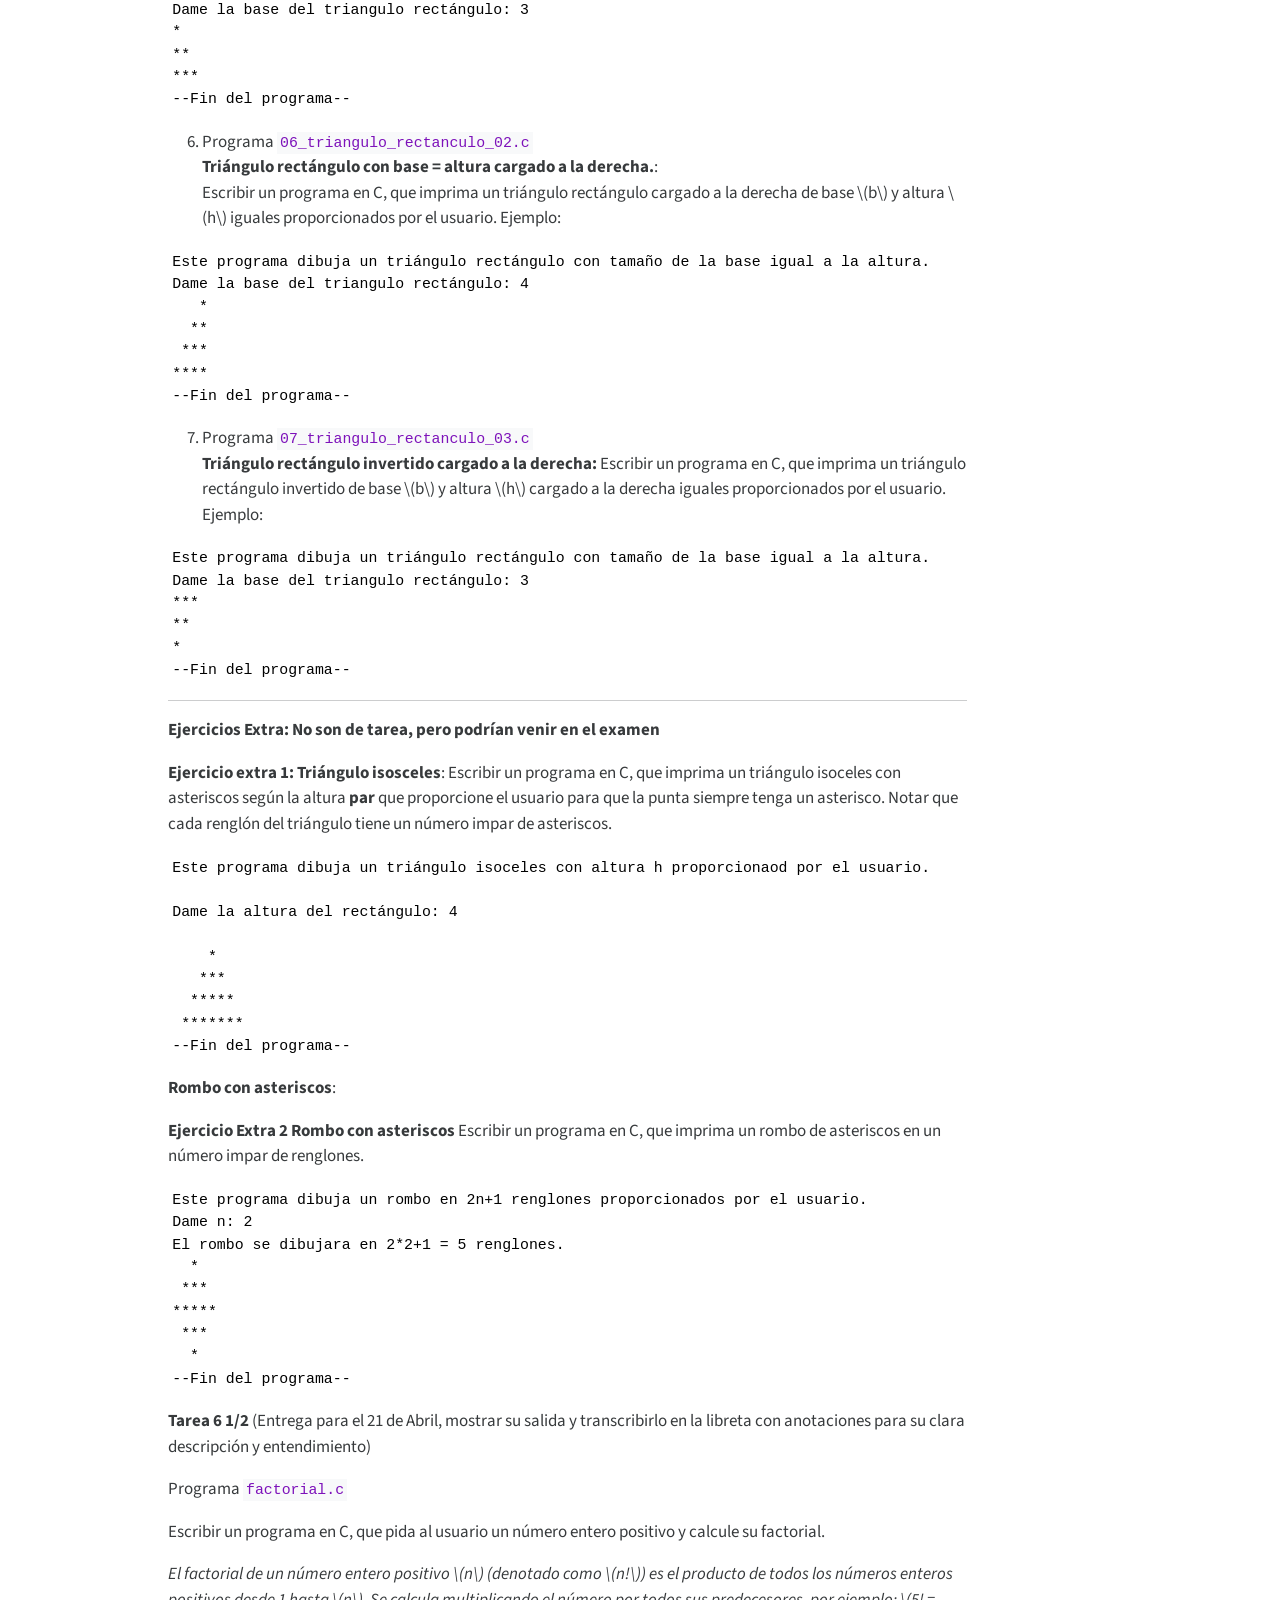
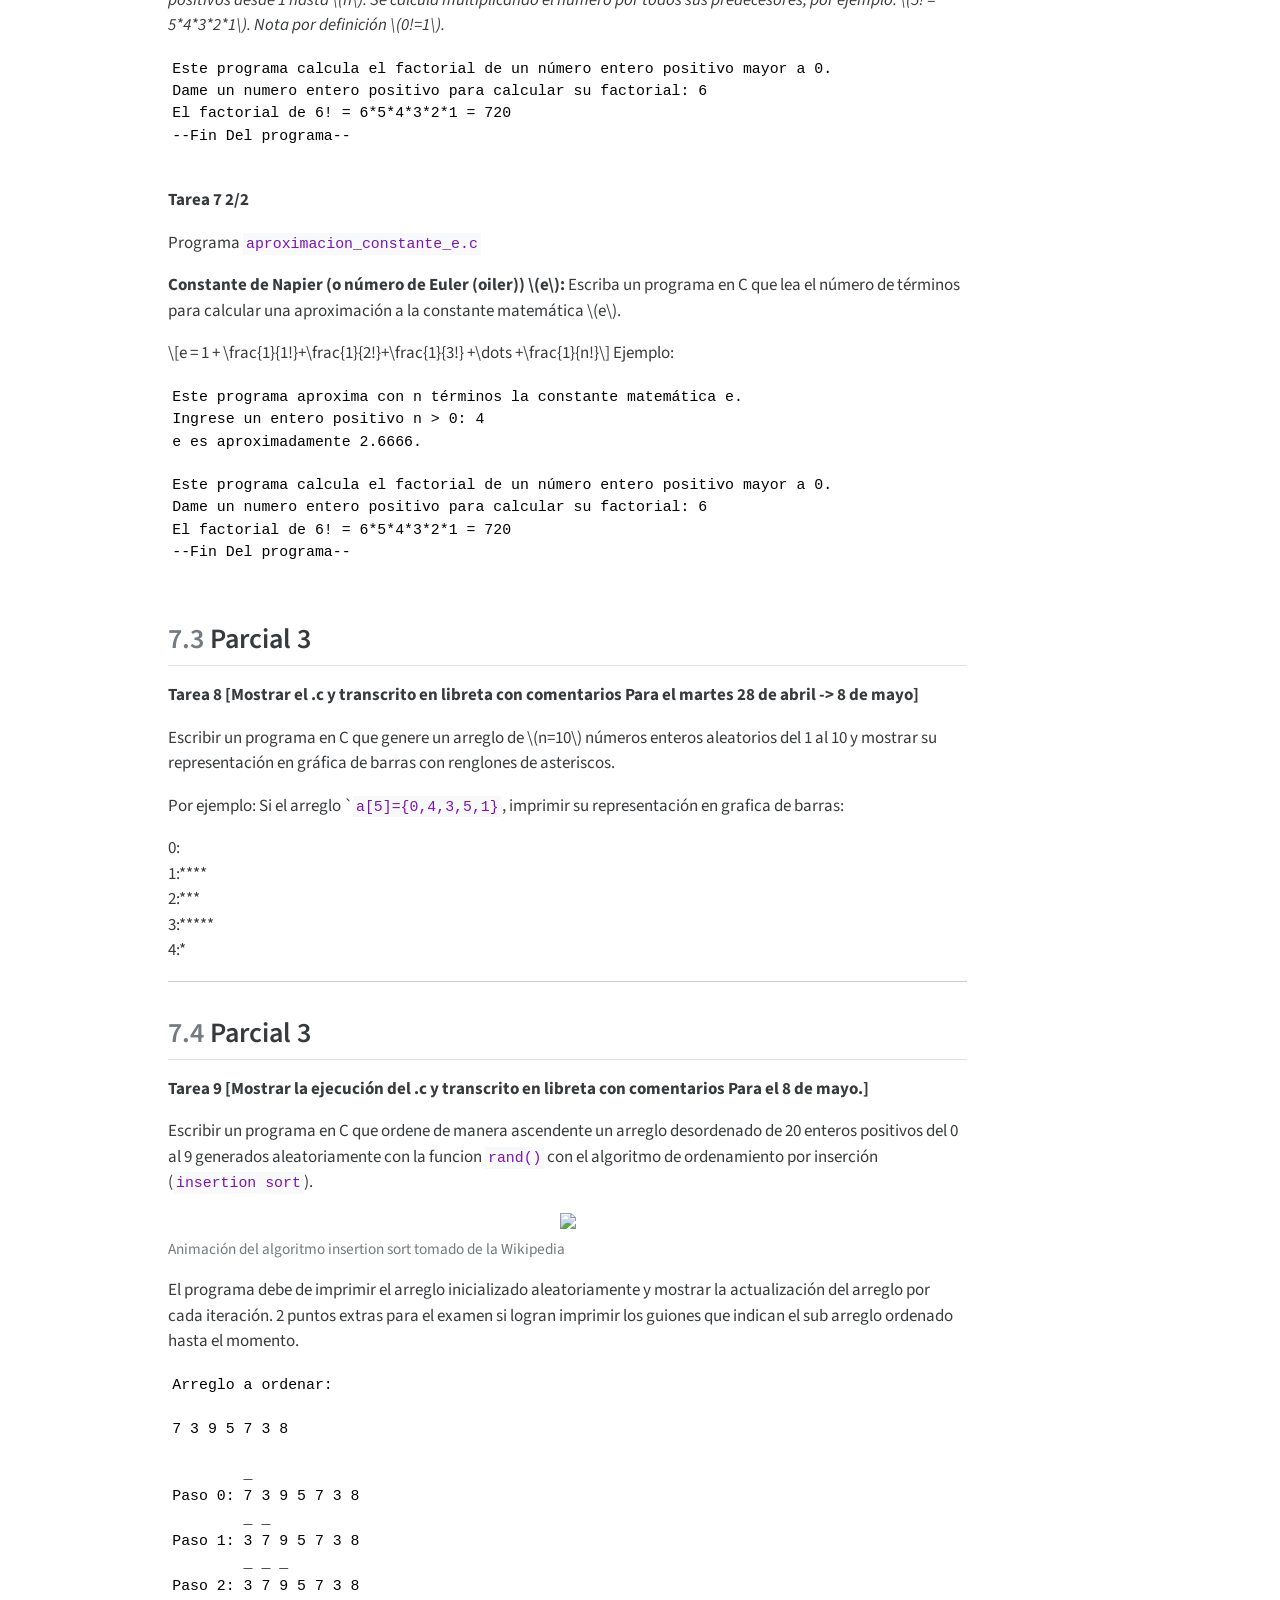
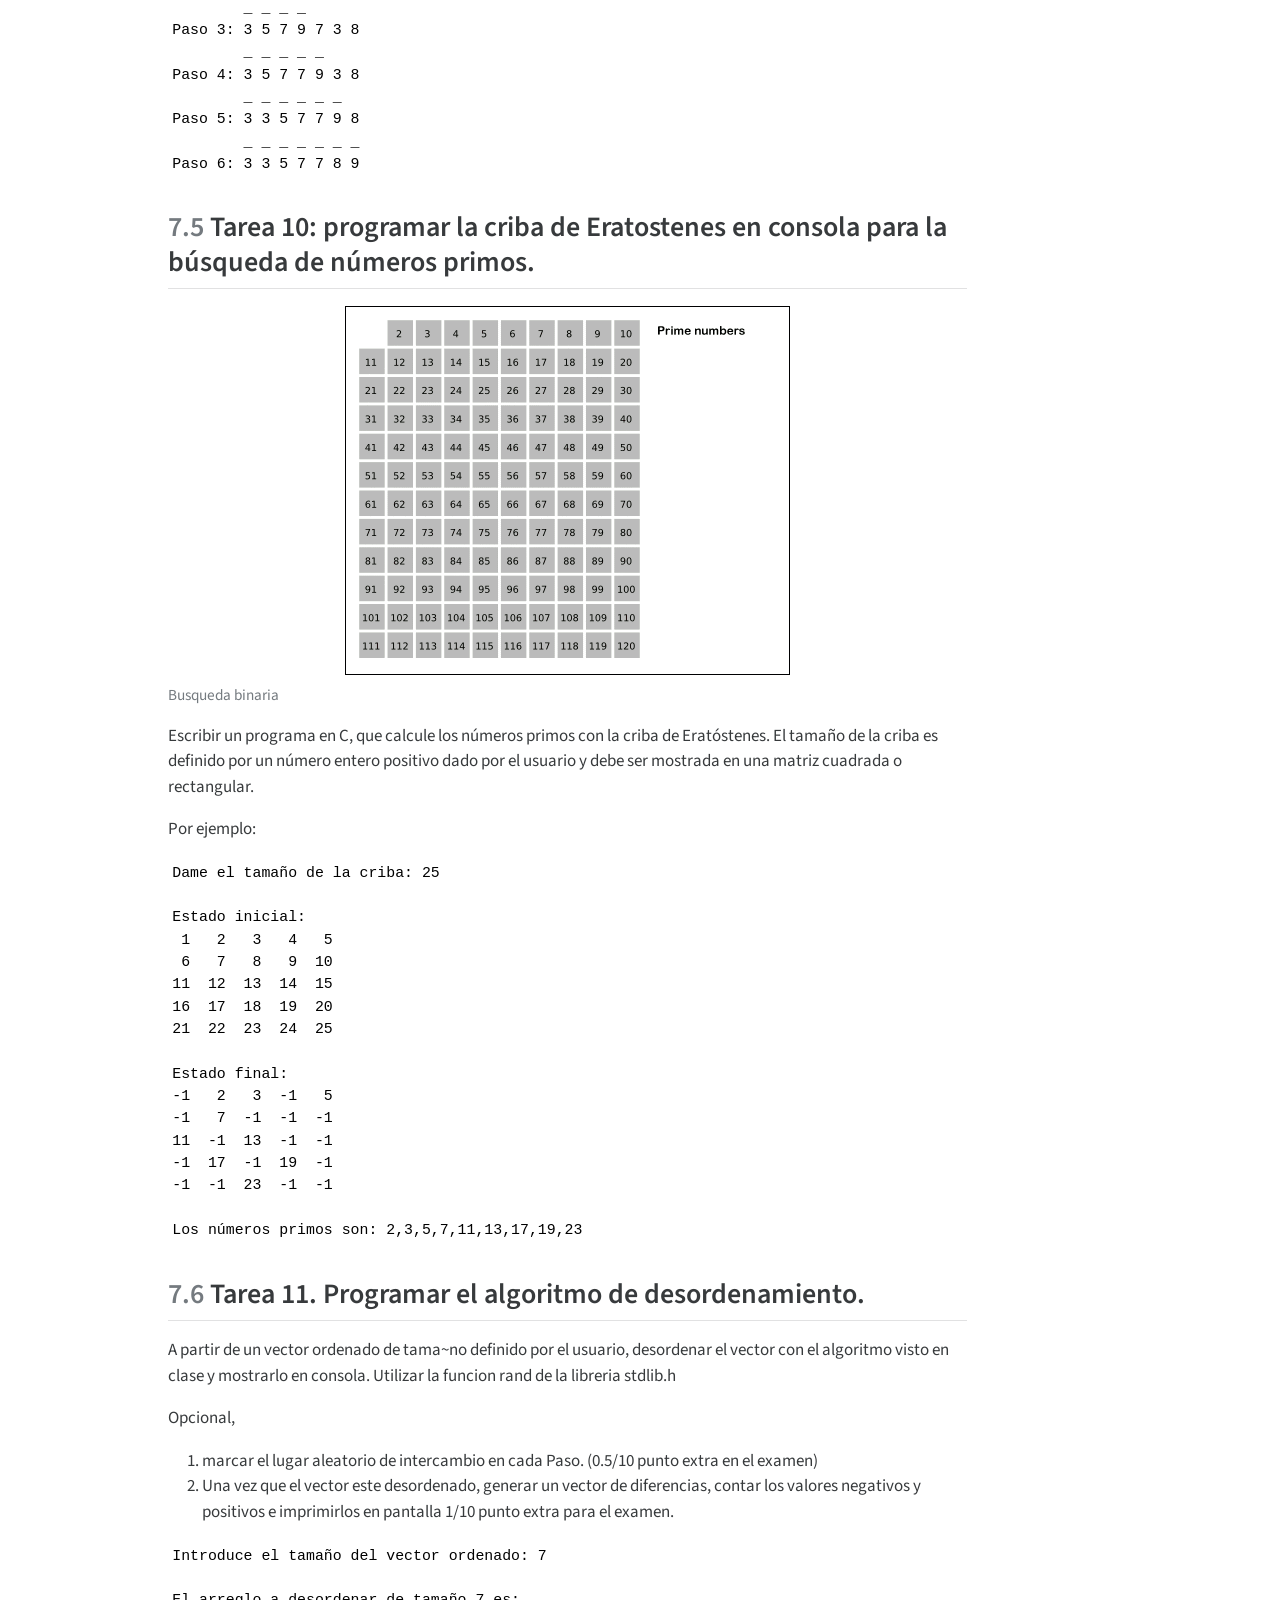
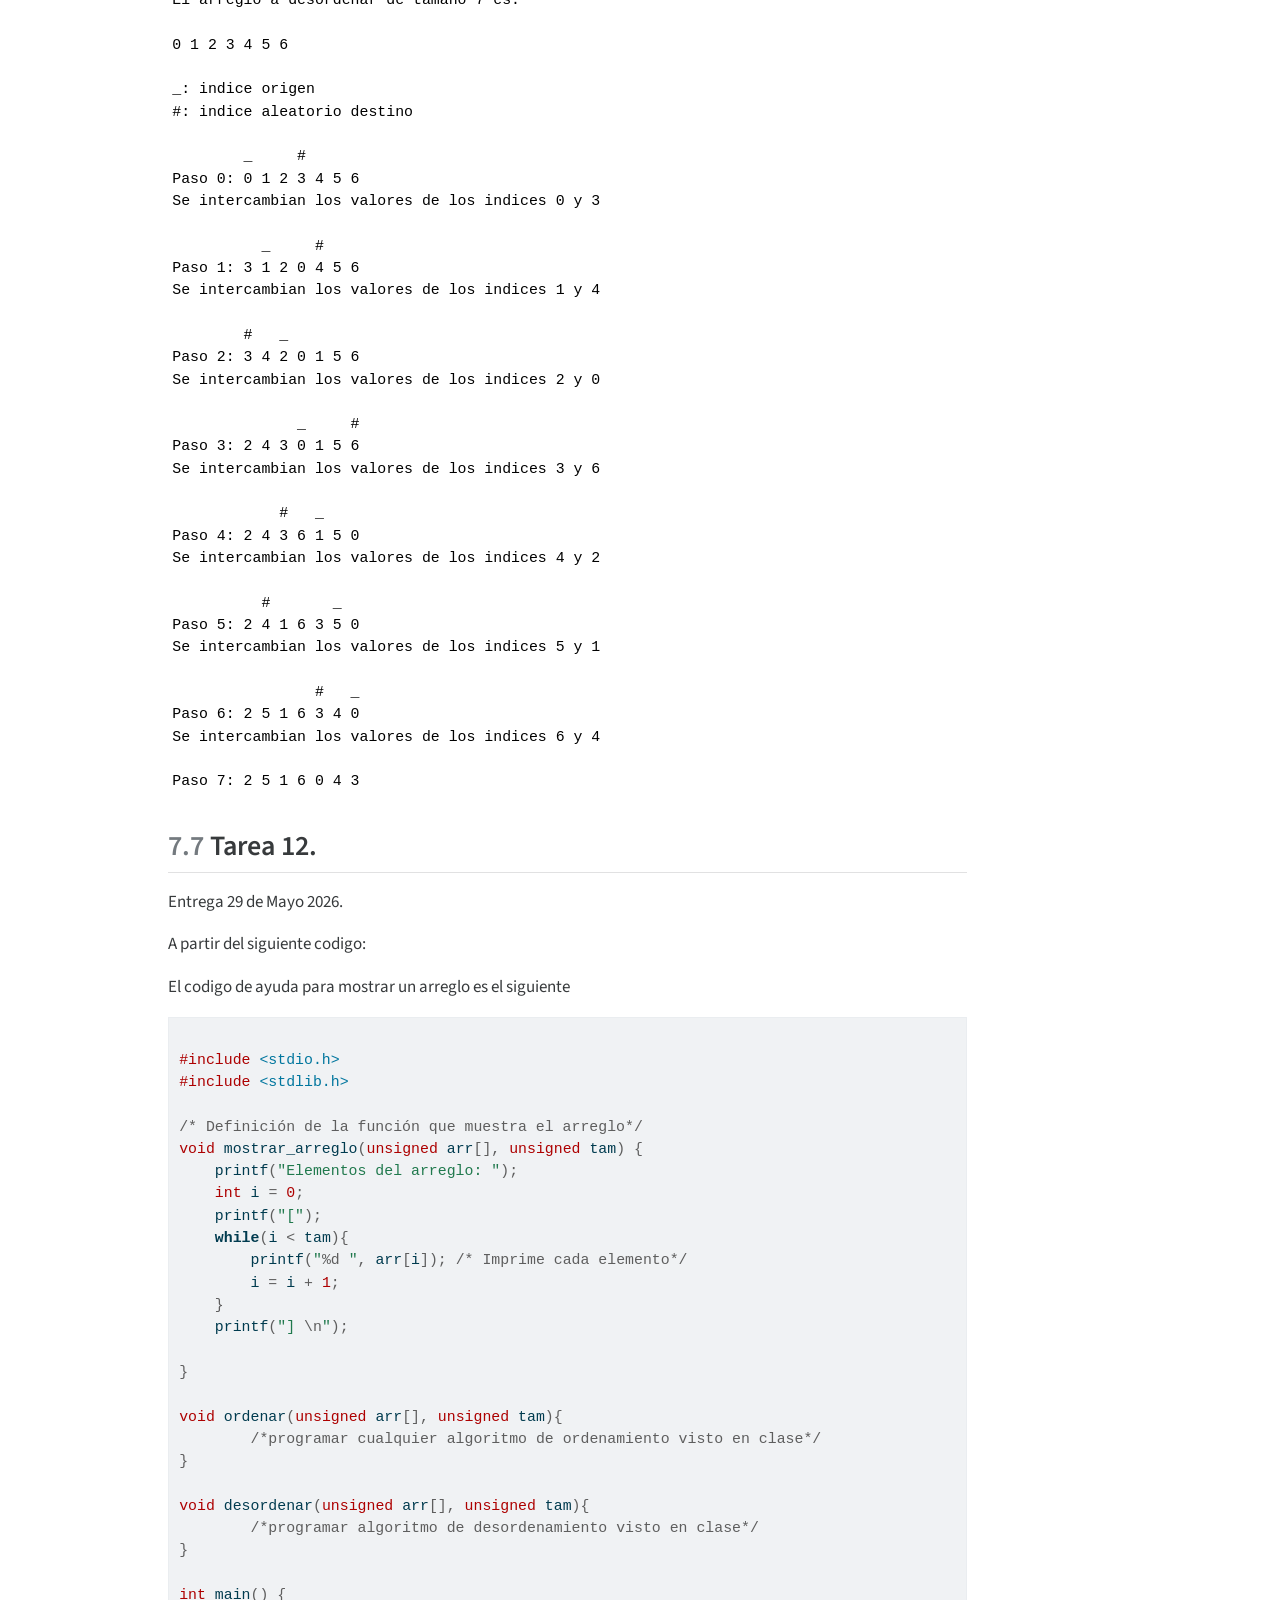
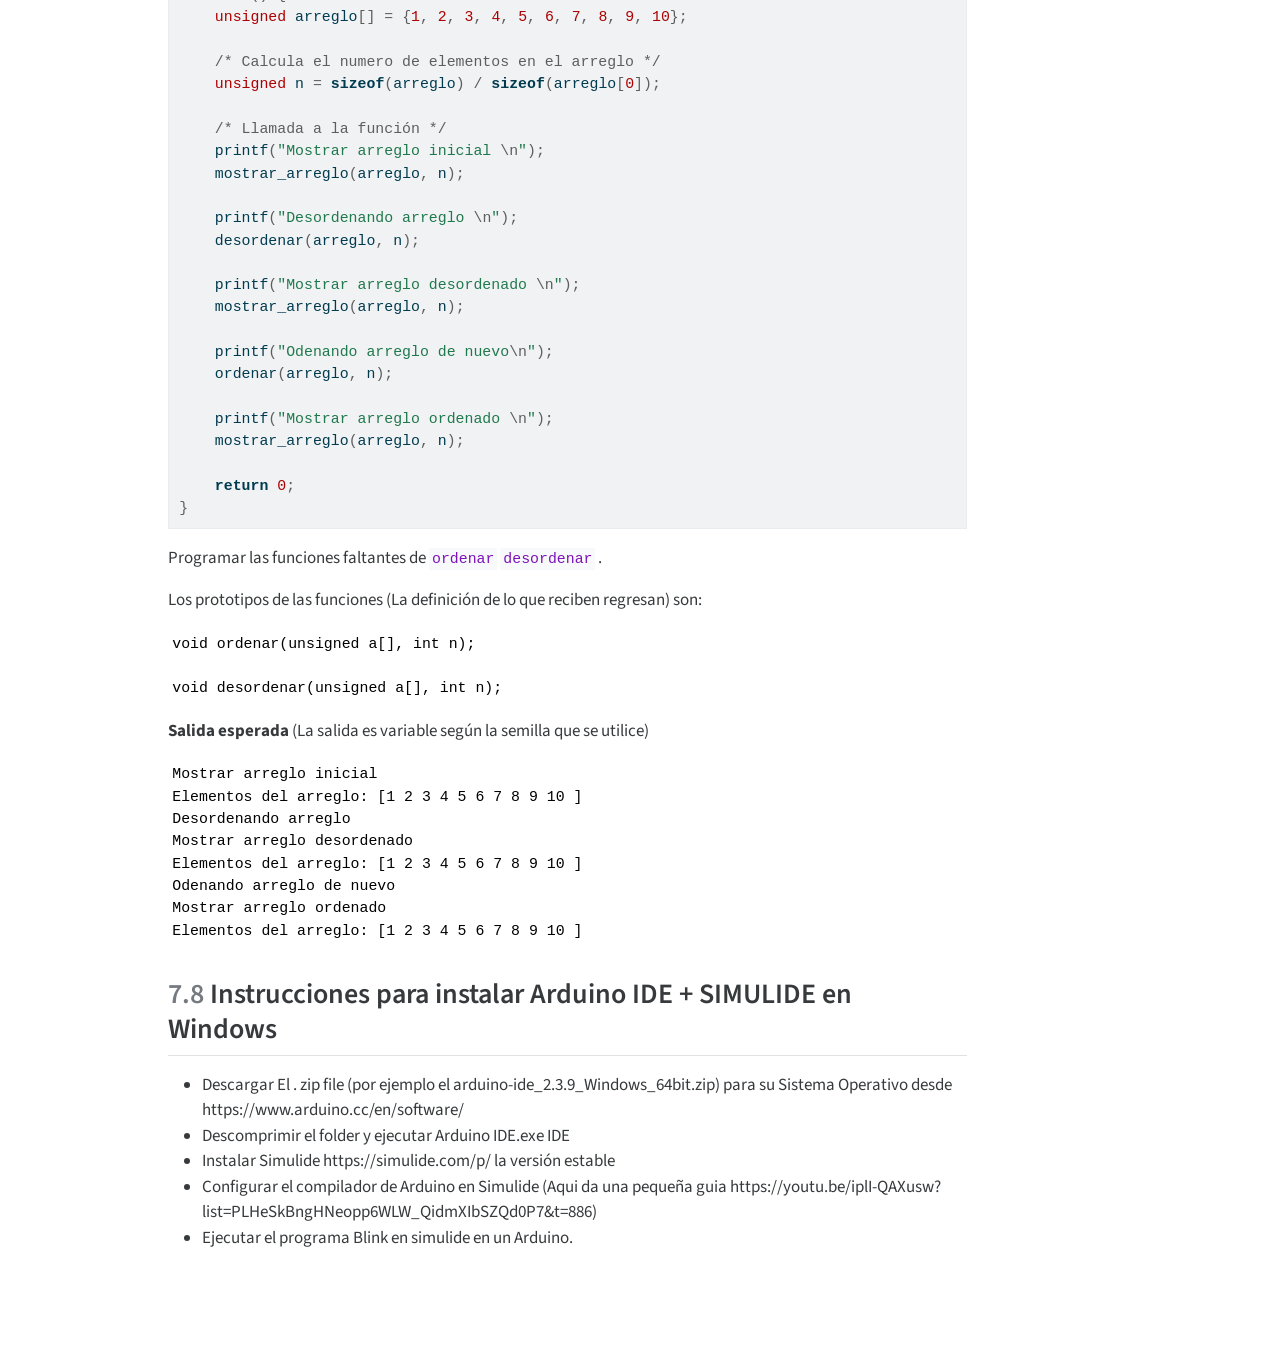
==== commit 713bd8b3: "notas arduino ide + simulide" ====
--- a/index.html
+++ b/index.html
@@ -143,6 +143,7 @@
   <li><a href="#tarea-10-programar-la-criba-de-eratostenes-en-consola-para-la-búsqueda-de-números-primos." id="toc-tarea-10-programar-la-criba-de-eratostenes-en-consola-para-la-búsqueda-de-números-primos." class="nav-link" data-scroll-target="#tarea-10-programar-la-criba-de-eratostenes-en-consola-para-la-búsqueda-de-números-primos."><span class="header-section-number">7.5</span> Tarea 10: programar la criba de Eratostenes en consola para la búsqueda de números primos.</a></li>
   <li><a href="#tarea-11.-programar-el-algoritmo-de-desordenamiento." id="toc-tarea-11.-programar-el-algoritmo-de-desordenamiento." class="nav-link" data-scroll-target="#tarea-11.-programar-el-algoritmo-de-desordenamiento."><span class="header-section-number">7.6</span> Tarea 11. Programar el algoritmo de desordenamiento.</a></li>
   <li><a href="#tarea-12." id="toc-tarea-12." class="nav-link" data-scroll-target="#tarea-12."><span class="header-section-number">7.7</span> Tarea 12.</a></li>
+  <li><a href="#instrucciones-para-instalar-arduino-ide-simulide-en-windows" id="toc-instrucciones-para-instalar-arduino-ide-simulide-en-windows" class="nav-link" data-scroll-target="#instrucciones-para-instalar-arduino-ide-simulide-en-windows"><span class="header-section-number">7.8</span> Instrucciones para instalar Arduino IDE + SIMULIDE en Windows</a></li>
   </ul></li>
   </ul>
 </nav>
@@ -172,7 +173,7 @@
     <div>
     <div class="quarto-title-meta-heading">Fecha de publicación</div>
     <div class="quarto-title-meta-contents">
-      <p class="date">26 de mayo de 2026</p>
+      <p class="date">29 de mayo de 2026</p>
     </div>
   </div>
   
@@ -234,7 +235,7 @@
 <section id="uso-de-puertos-de-comunicación" class="level1" data-number="6">
 <h1 data-number="6"><span class="header-section-number">6</span> Uso de puertos de comunicación</h1>
 <ul>
-<li><a href="U6.html">Diapositivas U5</a></li>
+<li><a href="U6.html">Diapositivas U6</a></li>
 </ul>
 </section>
 <section id="tareas" class="level1" data-number="7">
@@ -560,7 +561,7 @@
 </section>
 <section id="tarea-12." class="level2" data-number="7.7">
 <h2 data-number="7.7" class="anchored" data-anchor-id="tarea-12."><span class="header-section-number">7.7</span> Tarea 12.</h2>
-<p>Entrega 25 de Mayo 2026.</p>
+<p>Entrega 29 de Mayo 2026.</p>
 <p>A partir del siguiente codigo:</p>
 <p>El codigo de ayuda para mostrar un arreglo es el siguiente</p>
 <div class="sourceCode" id="cb17"><pre class="sourceCode c code-with-copy"><code class="sourceCode c"><span id="cb17-1"><a href="#cb17-1" aria-hidden="true" tabindex="-1"></a></span>
@@ -626,6 +627,16 @@
 Odenando arreglo de nuevo
 Mostrar arreglo ordenado 
 Elementos del arreglo: [1 2 3 4 5 6 7 8 9 10 ]</code></pre>
+</section>
+<section id="instrucciones-para-instalar-arduino-ide-simulide-en-windows" class="level2" data-number="7.8">
+<h2 data-number="7.8" class="anchored" data-anchor-id="instrucciones-para-instalar-arduino-ide-simulide-en-windows"><span class="header-section-number">7.8</span> Instrucciones para instalar Arduino IDE + SIMULIDE en Windows</h2>
+<ul>
+<li>Descargar El . zip file (por ejemplo el arduino-ide_2.3.9_Windows_64bit.zip) para su Sistema Operativo desde https://www.arduino.cc/en/software/</li>
+<li>Descomprimir el folder y ejecutar Arduino IDE.exe IDE</li>
+<li>Instalar Simulide https://simulide.com/p/ la versión estable</li>
+<li>Configurar el compilador de Arduino en Simulide (Aqui da una pequeña guia https://youtu.be/iplI-QAXusw?list=PLHeSkBngHNeopp6WLW_QidmXIbSZQd0P7&amp;t=886)</li>
+<li>Ejecutar el programa Blink en simulide en un Arduino.</li>
+</ul>
 </section>
 </section>
 
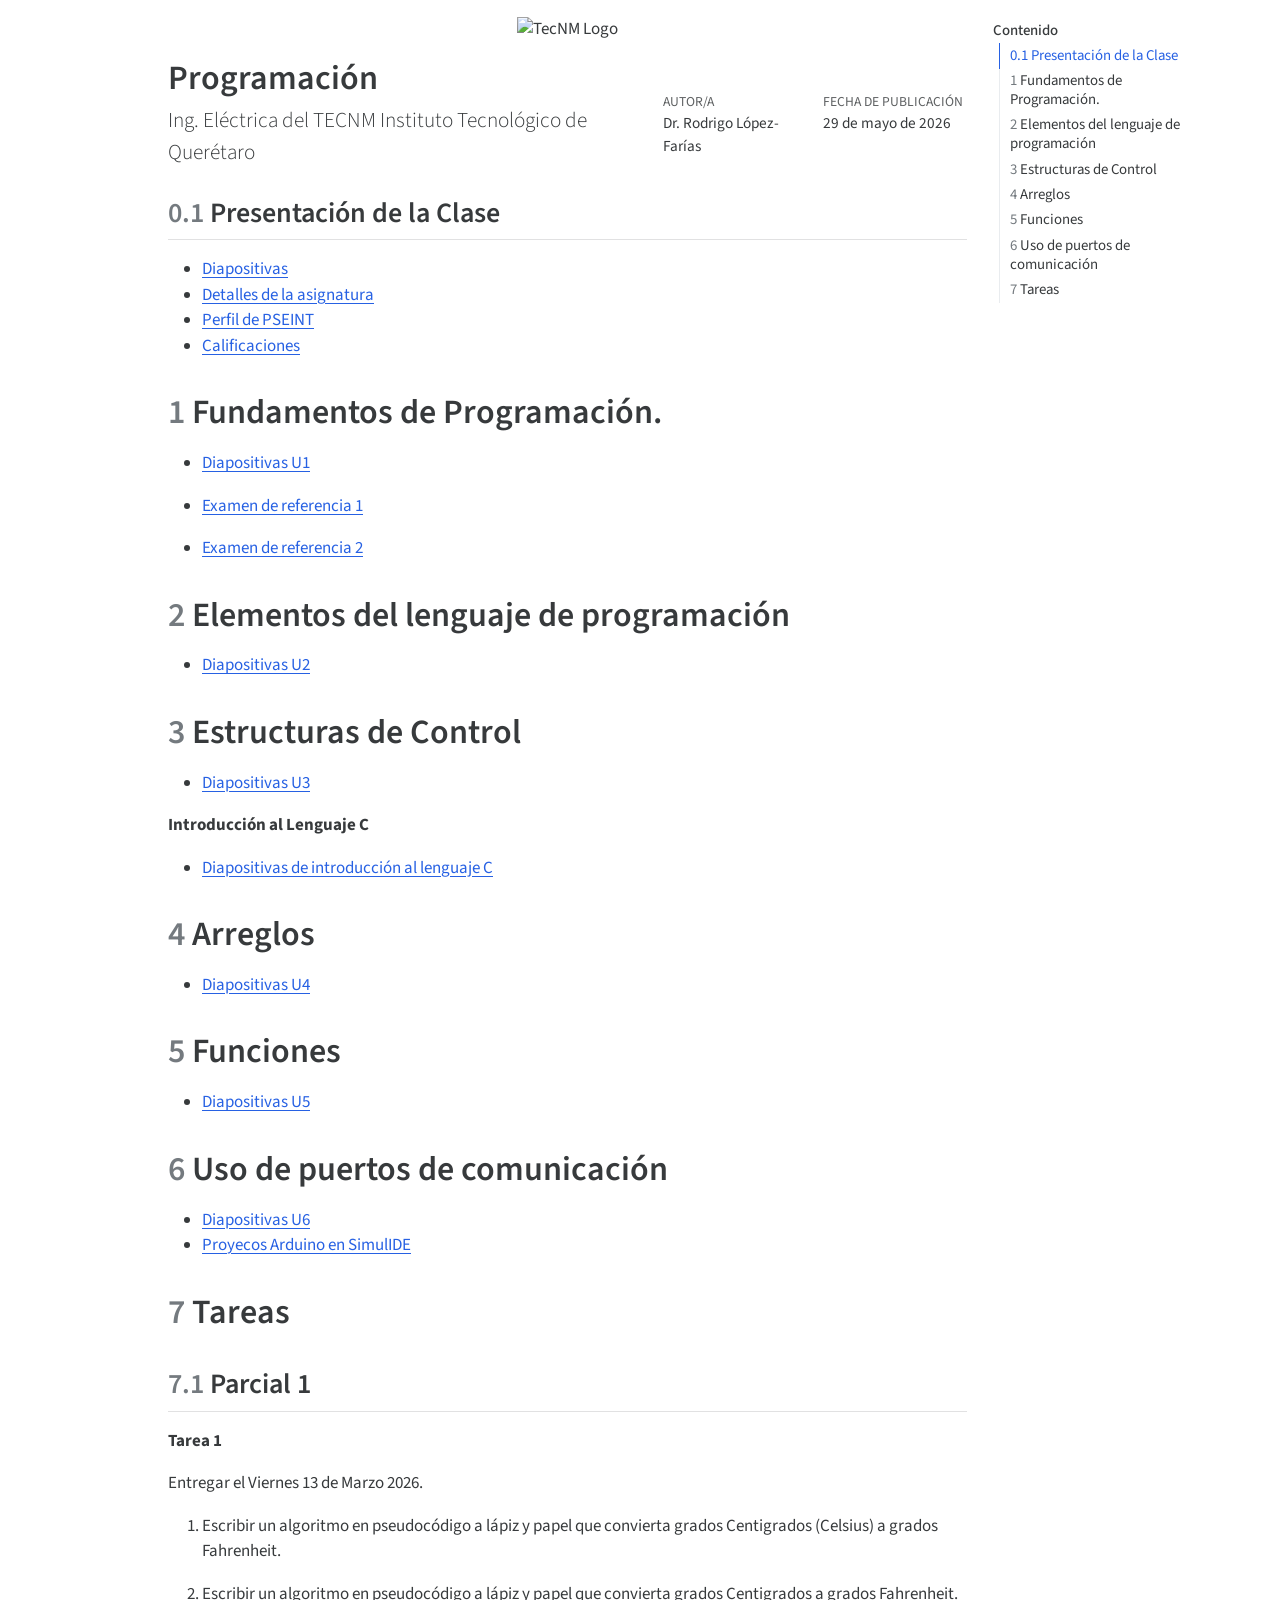
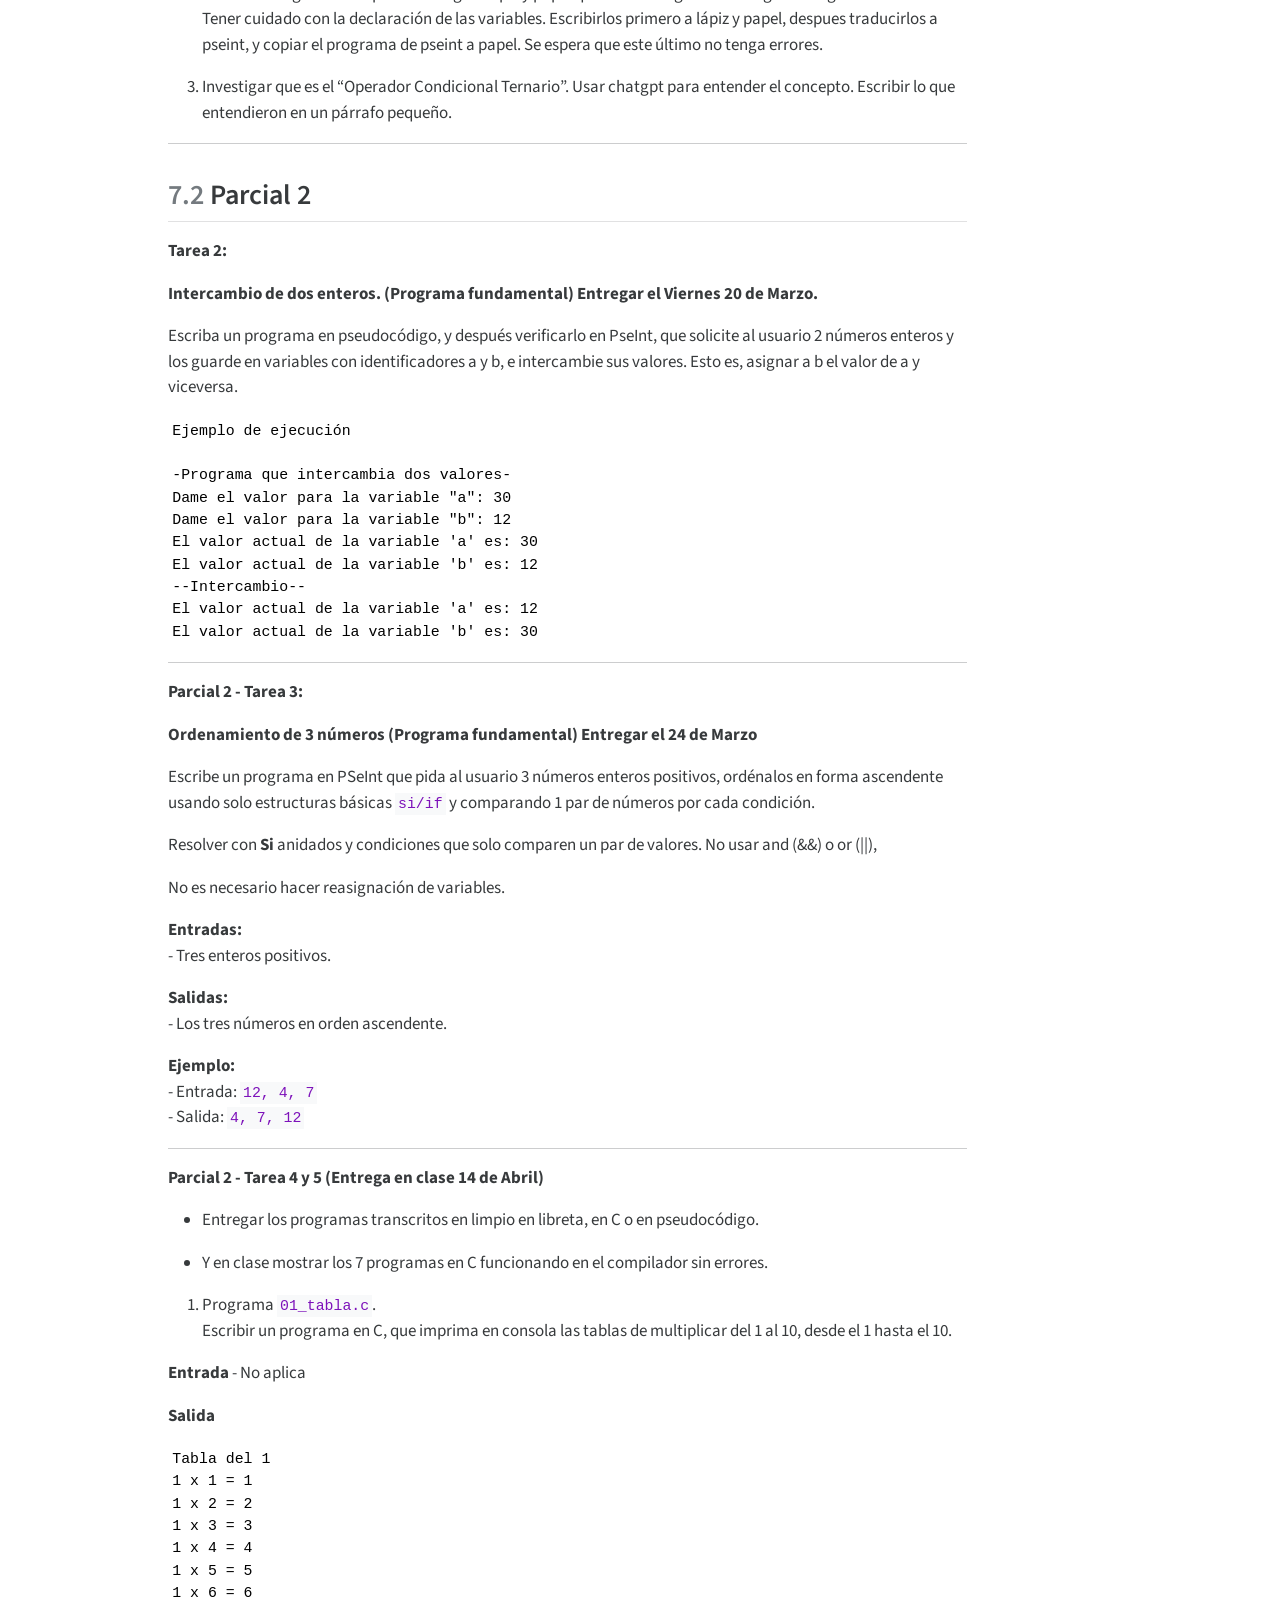
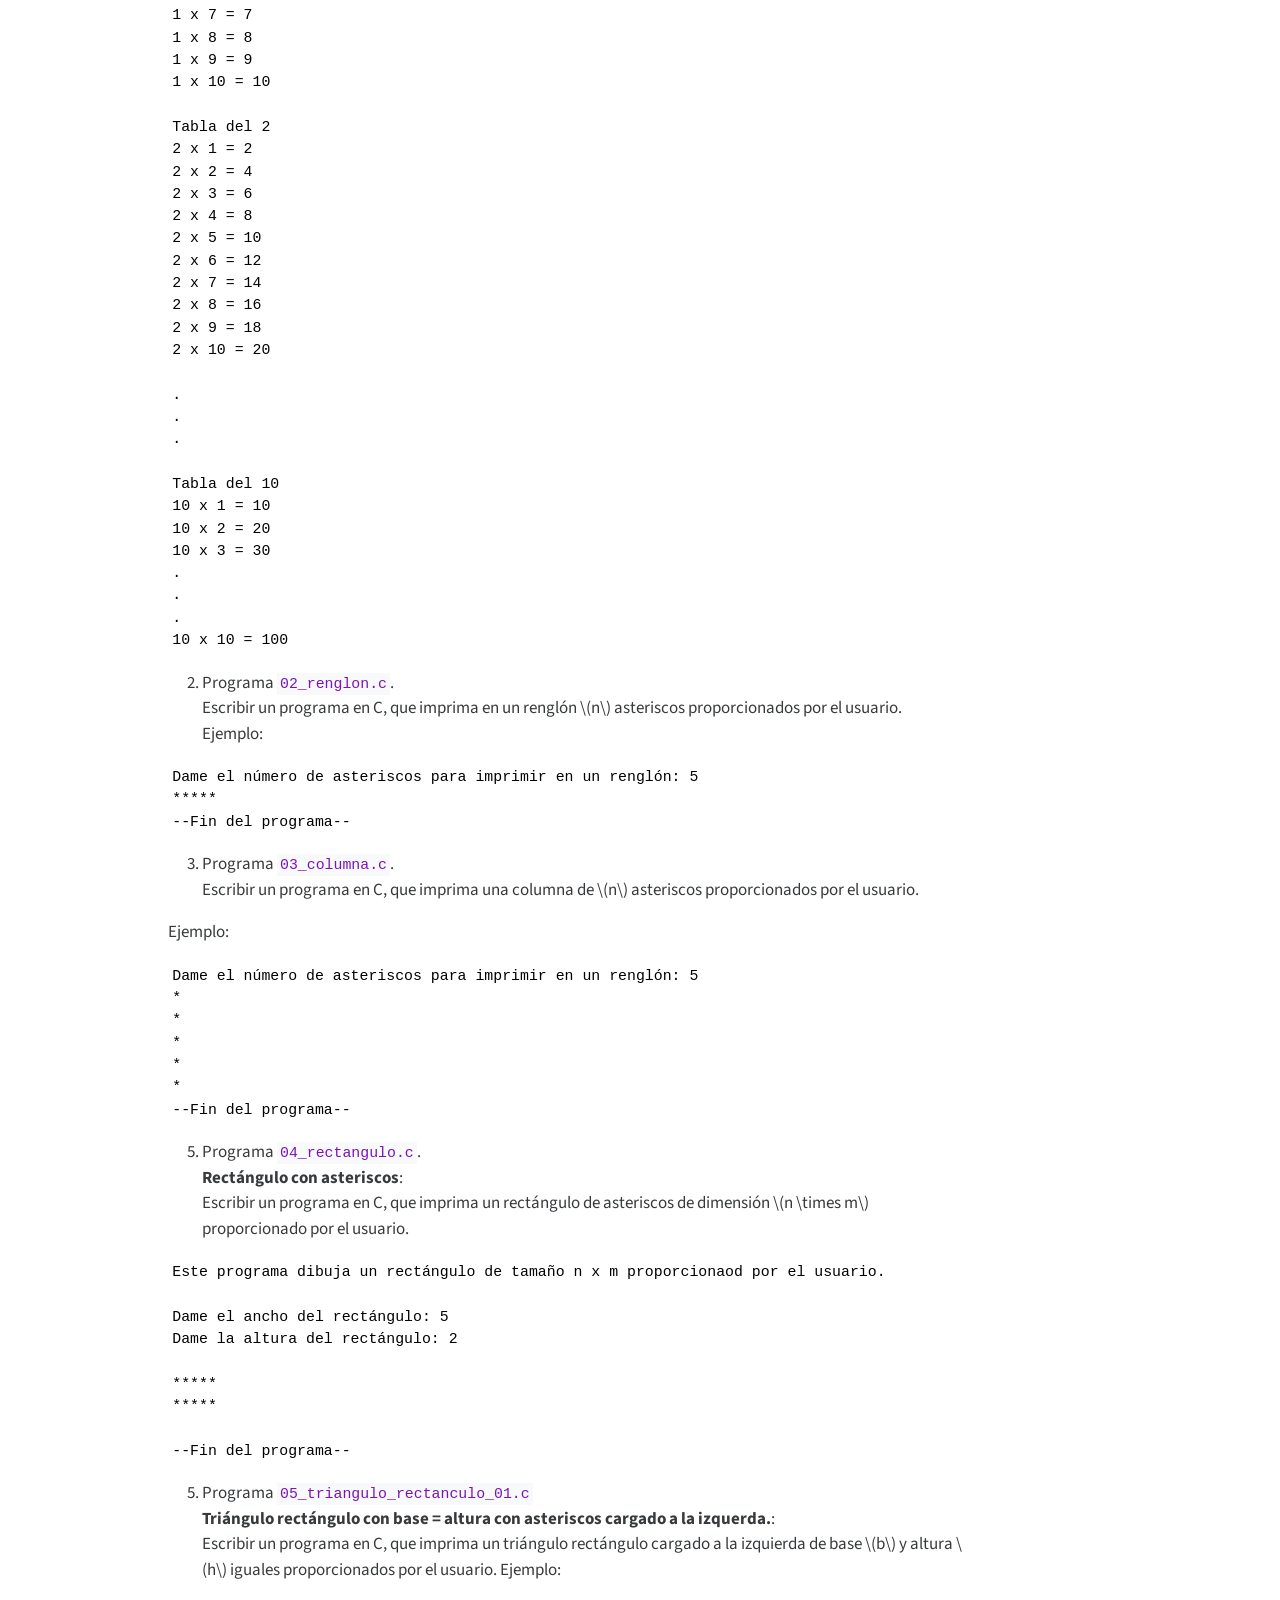
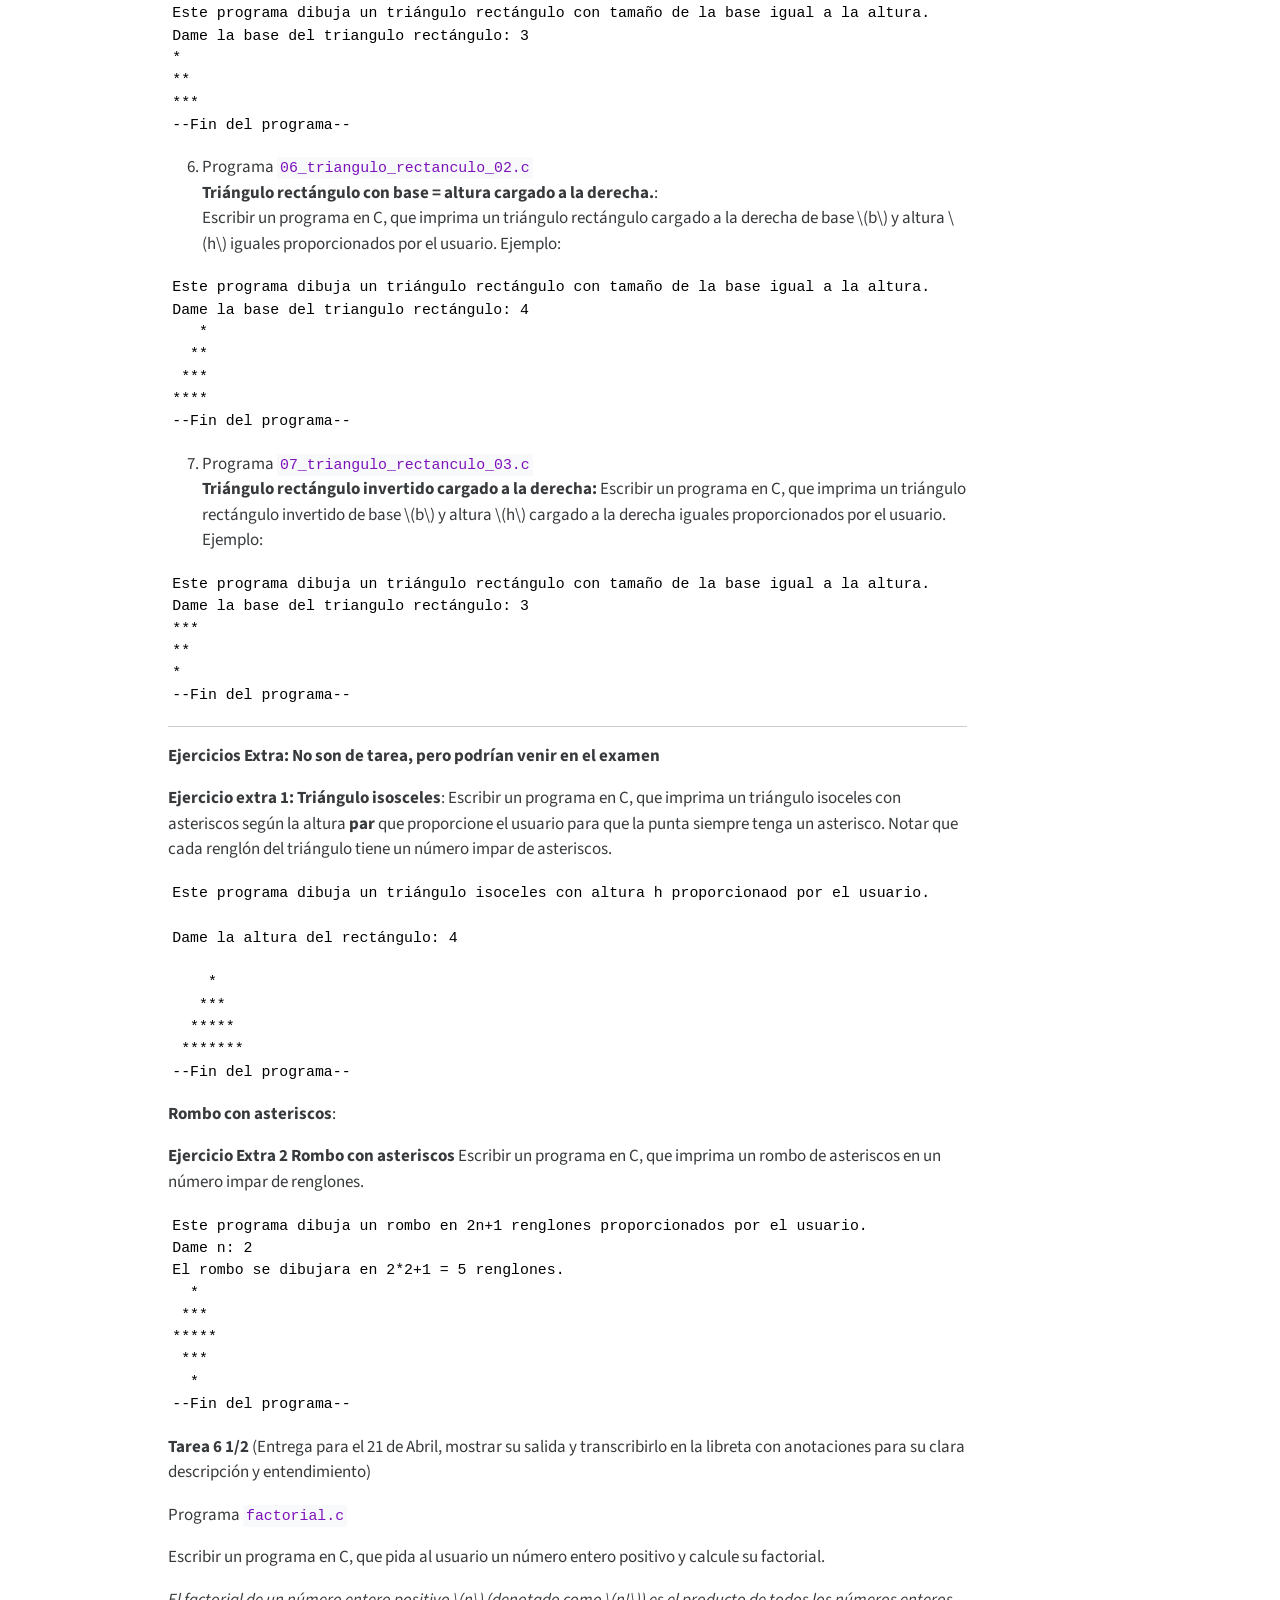
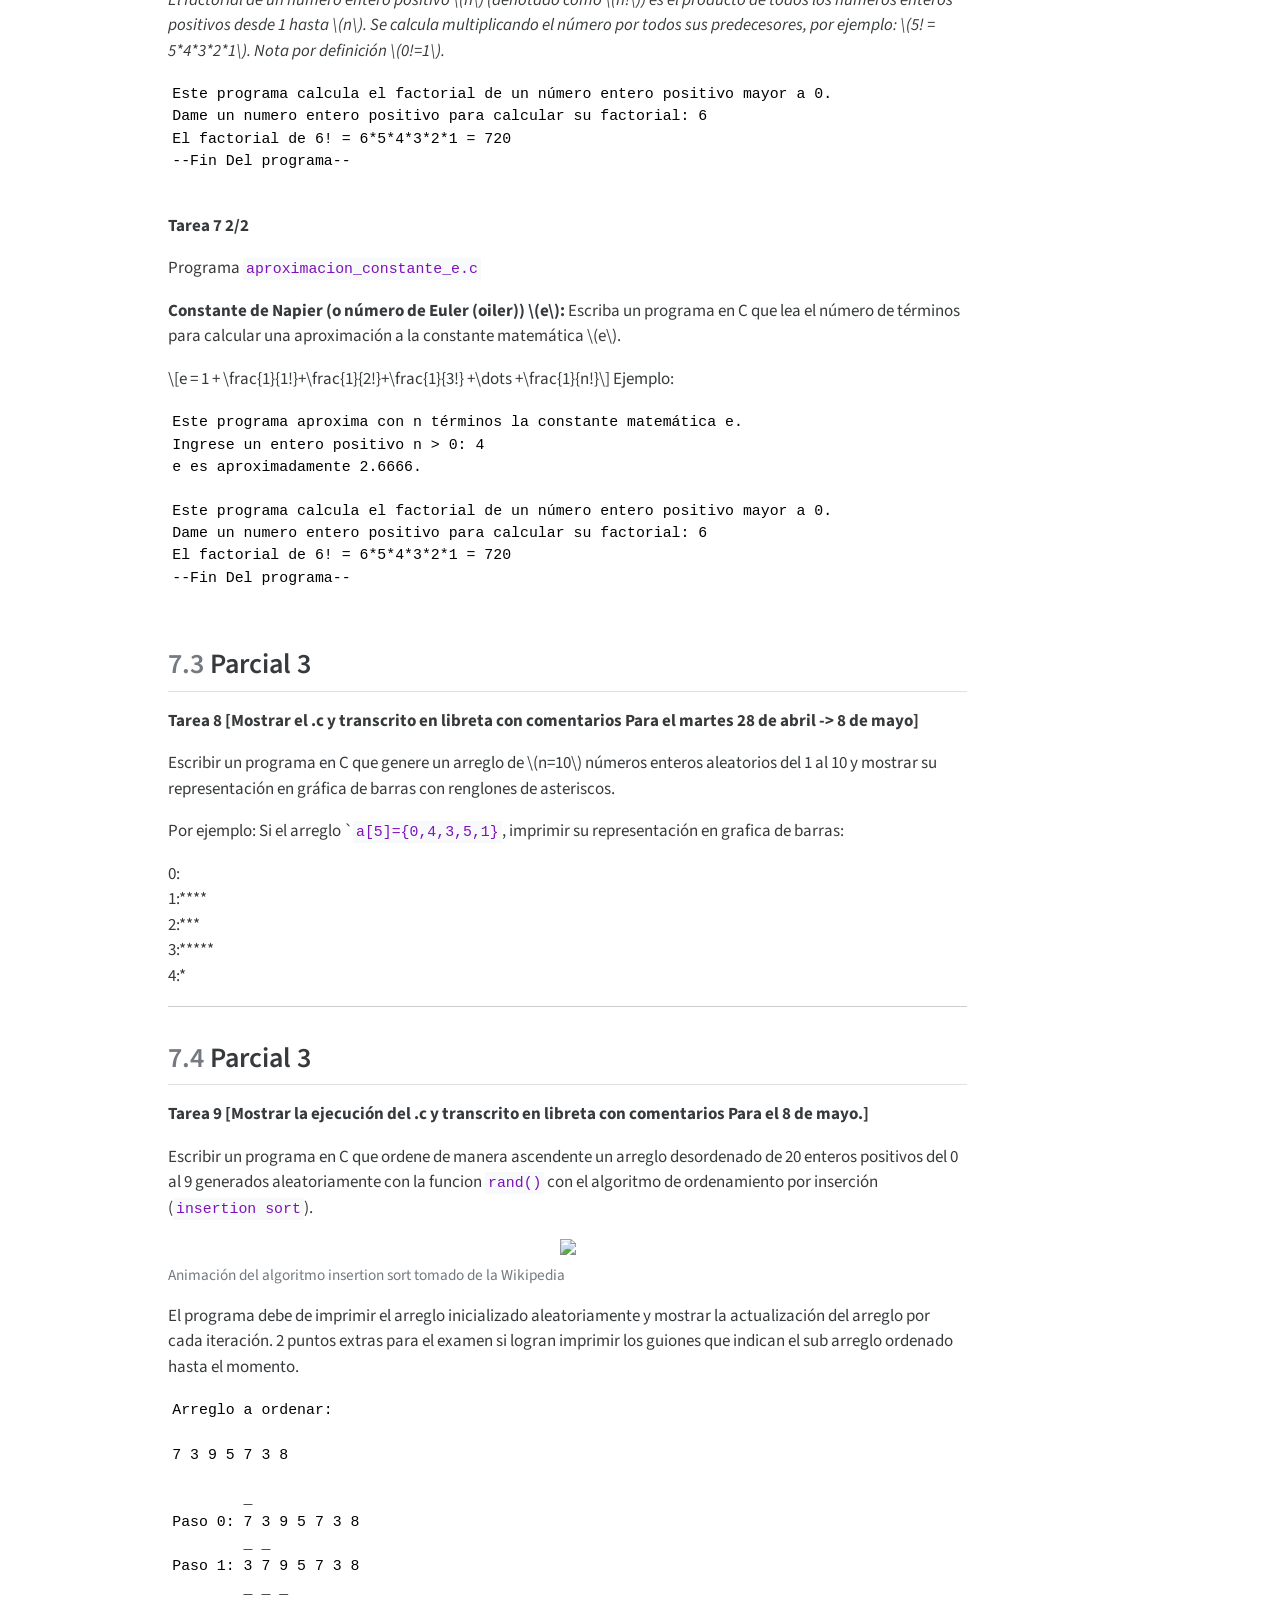
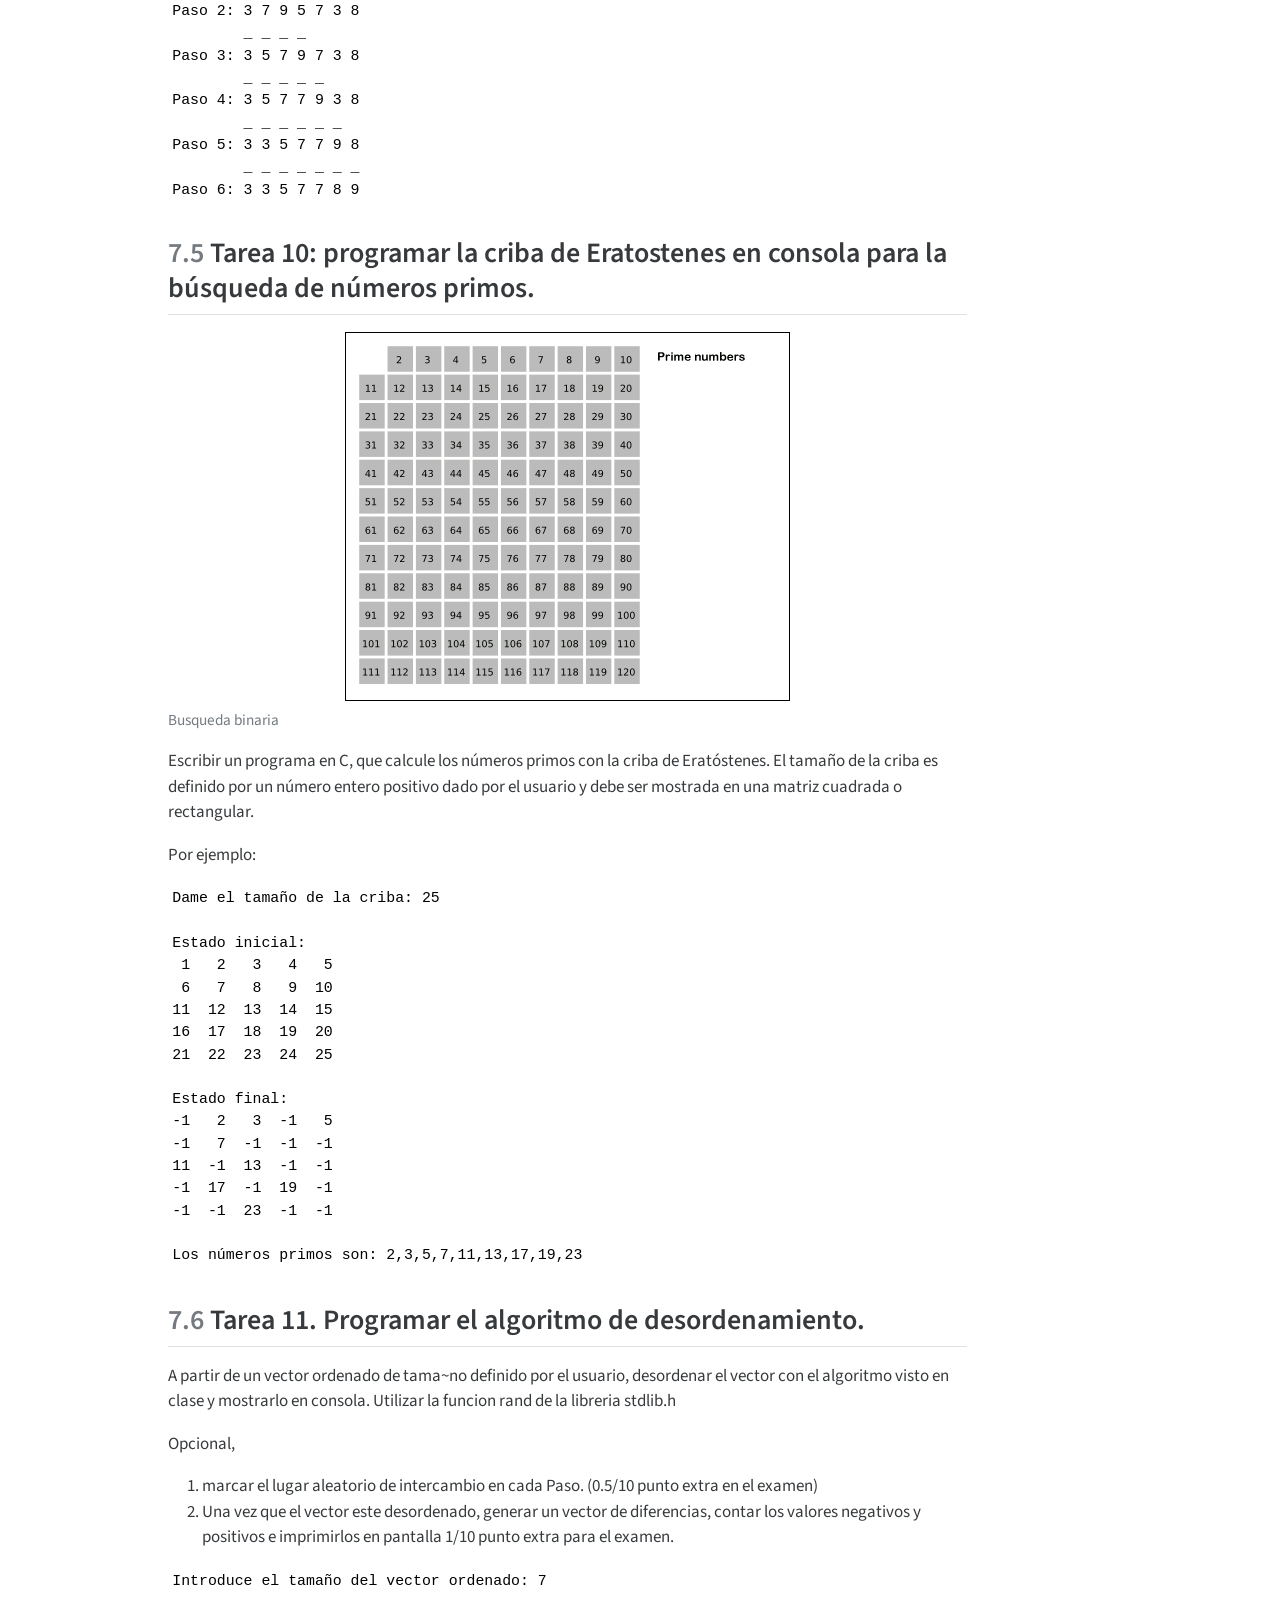
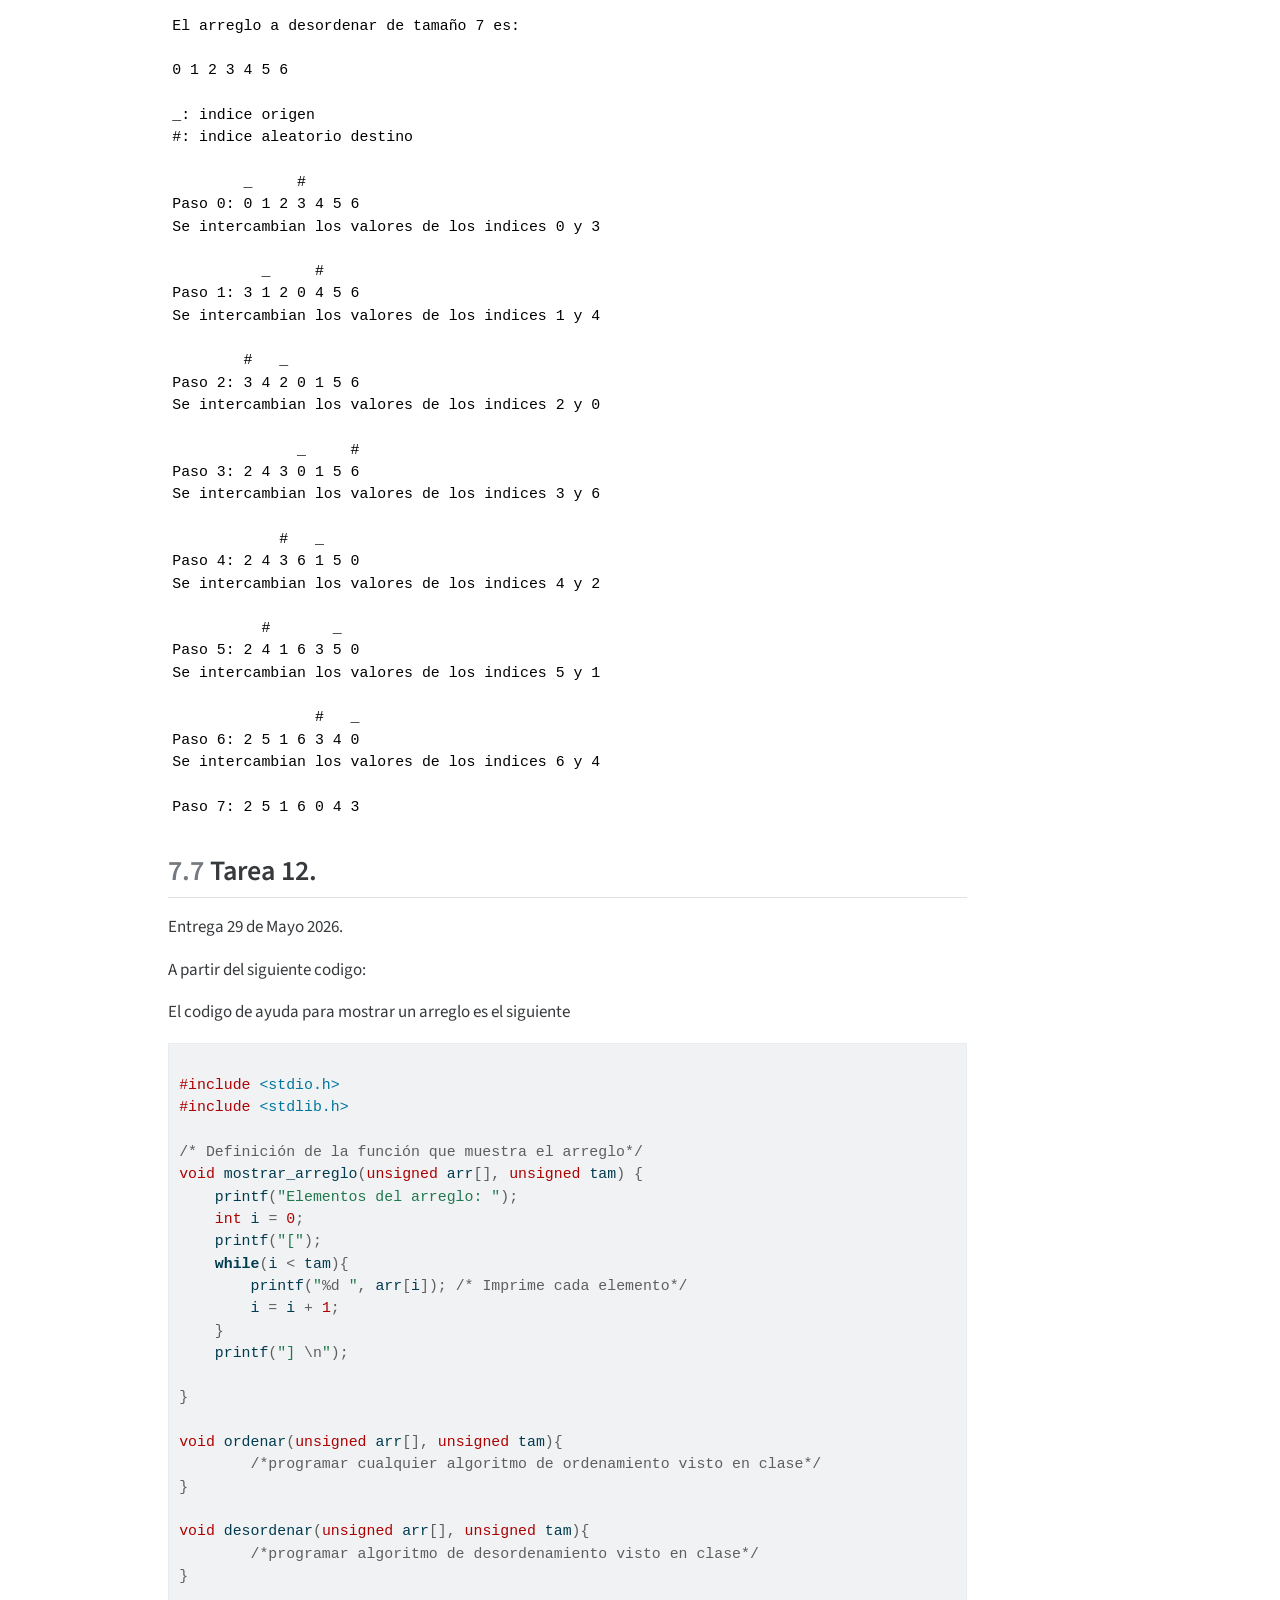
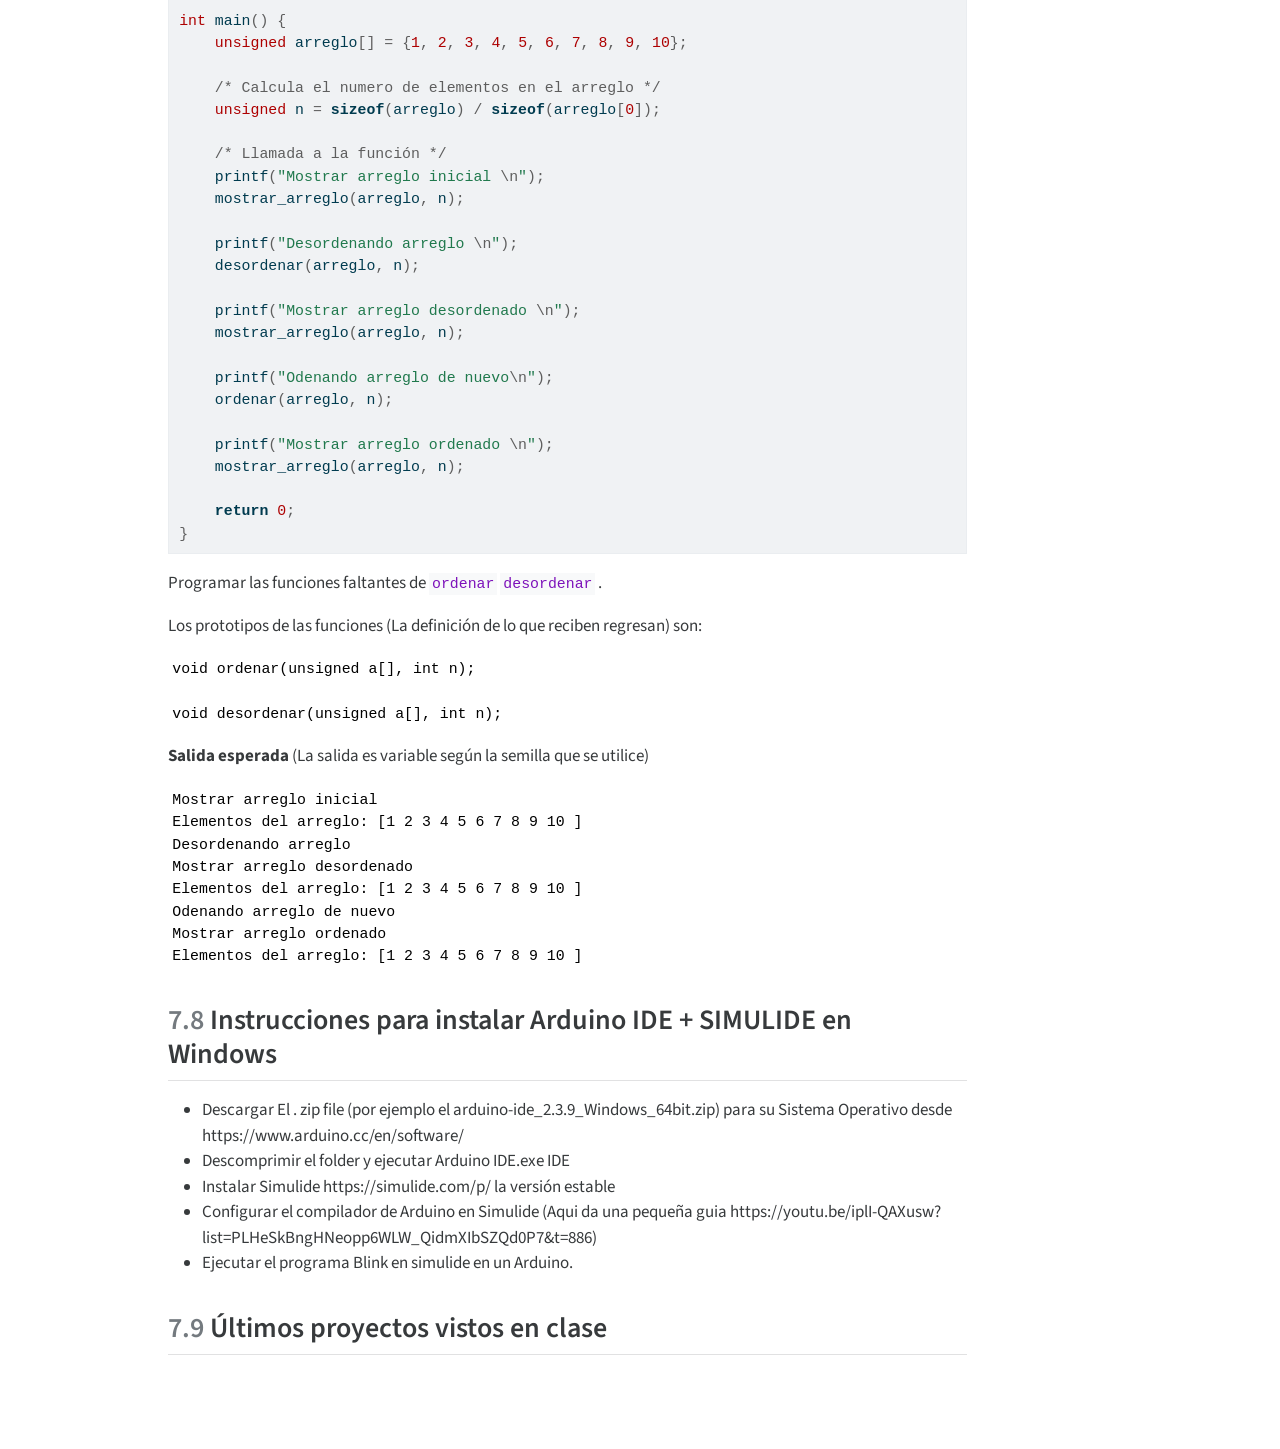
==== commit b9fe7d28: "notas arduino ide + simulide" ====
--- a/index.html
+++ b/index.html
@@ -144,6 +144,7 @@
   <li><a href="#tarea-11.-programar-el-algoritmo-de-desordenamiento." id="toc-tarea-11.-programar-el-algoritmo-de-desordenamiento." class="nav-link" data-scroll-target="#tarea-11.-programar-el-algoritmo-de-desordenamiento."><span class="header-section-number">7.6</span> Tarea 11. Programar el algoritmo de desordenamiento.</a></li>
   <li><a href="#tarea-12." id="toc-tarea-12." class="nav-link" data-scroll-target="#tarea-12."><span class="header-section-number">7.7</span> Tarea 12.</a></li>
   <li><a href="#instrucciones-para-instalar-arduino-ide-simulide-en-windows" id="toc-instrucciones-para-instalar-arduino-ide-simulide-en-windows" class="nav-link" data-scroll-target="#instrucciones-para-instalar-arduino-ide-simulide-en-windows"><span class="header-section-number">7.8</span> Instrucciones para instalar Arduino IDE + SIMULIDE en Windows</a></li>
+  <li><a href="#últimos-proyectos-vistos-en-clase" id="toc-últimos-proyectos-vistos-en-clase" class="nav-link" data-scroll-target="#últimos-proyectos-vistos-en-clase"><span class="header-section-number">7.9</span> Últimos proyectos vistos en clase</a></li>
   </ul></li>
   </ul>
 </nav>
@@ -236,6 +237,7 @@
 <h1 data-number="6"><span class="header-section-number">6</span> Uso de puertos de comunicación</h1>
 <ul>
 <li><a href="U6.html">Diapositivas U6</a></li>
+<li><a href="./software/proyectos%20de%20prueba%20arduino%20simulide.zip">Proyecos Arduino en SimulIDE</a></li>
 </ul>
 </section>
 <section id="tareas" class="level1" data-number="7">
@@ -637,6 +639,9 @@
 <li>Configurar el compilador de Arduino en Simulide (Aqui da una pequeña guia https://youtu.be/iplI-QAXusw?list=PLHeSkBngHNeopp6WLW_QidmXIbSZQd0P7&amp;t=886)</li>
 <li>Ejecutar el programa Blink en simulide en un Arduino.</li>
 </ul>
+</section>
+<section id="últimos-proyectos-vistos-en-clase" class="level2" data-number="7.9">
+<h2 data-number="7.9" class="anchored" data-anchor-id="últimos-proyectos-vistos-en-clase"><span class="header-section-number">7.9</span> Últimos proyectos vistos en clase</h2>
 </section>
 </section>
 
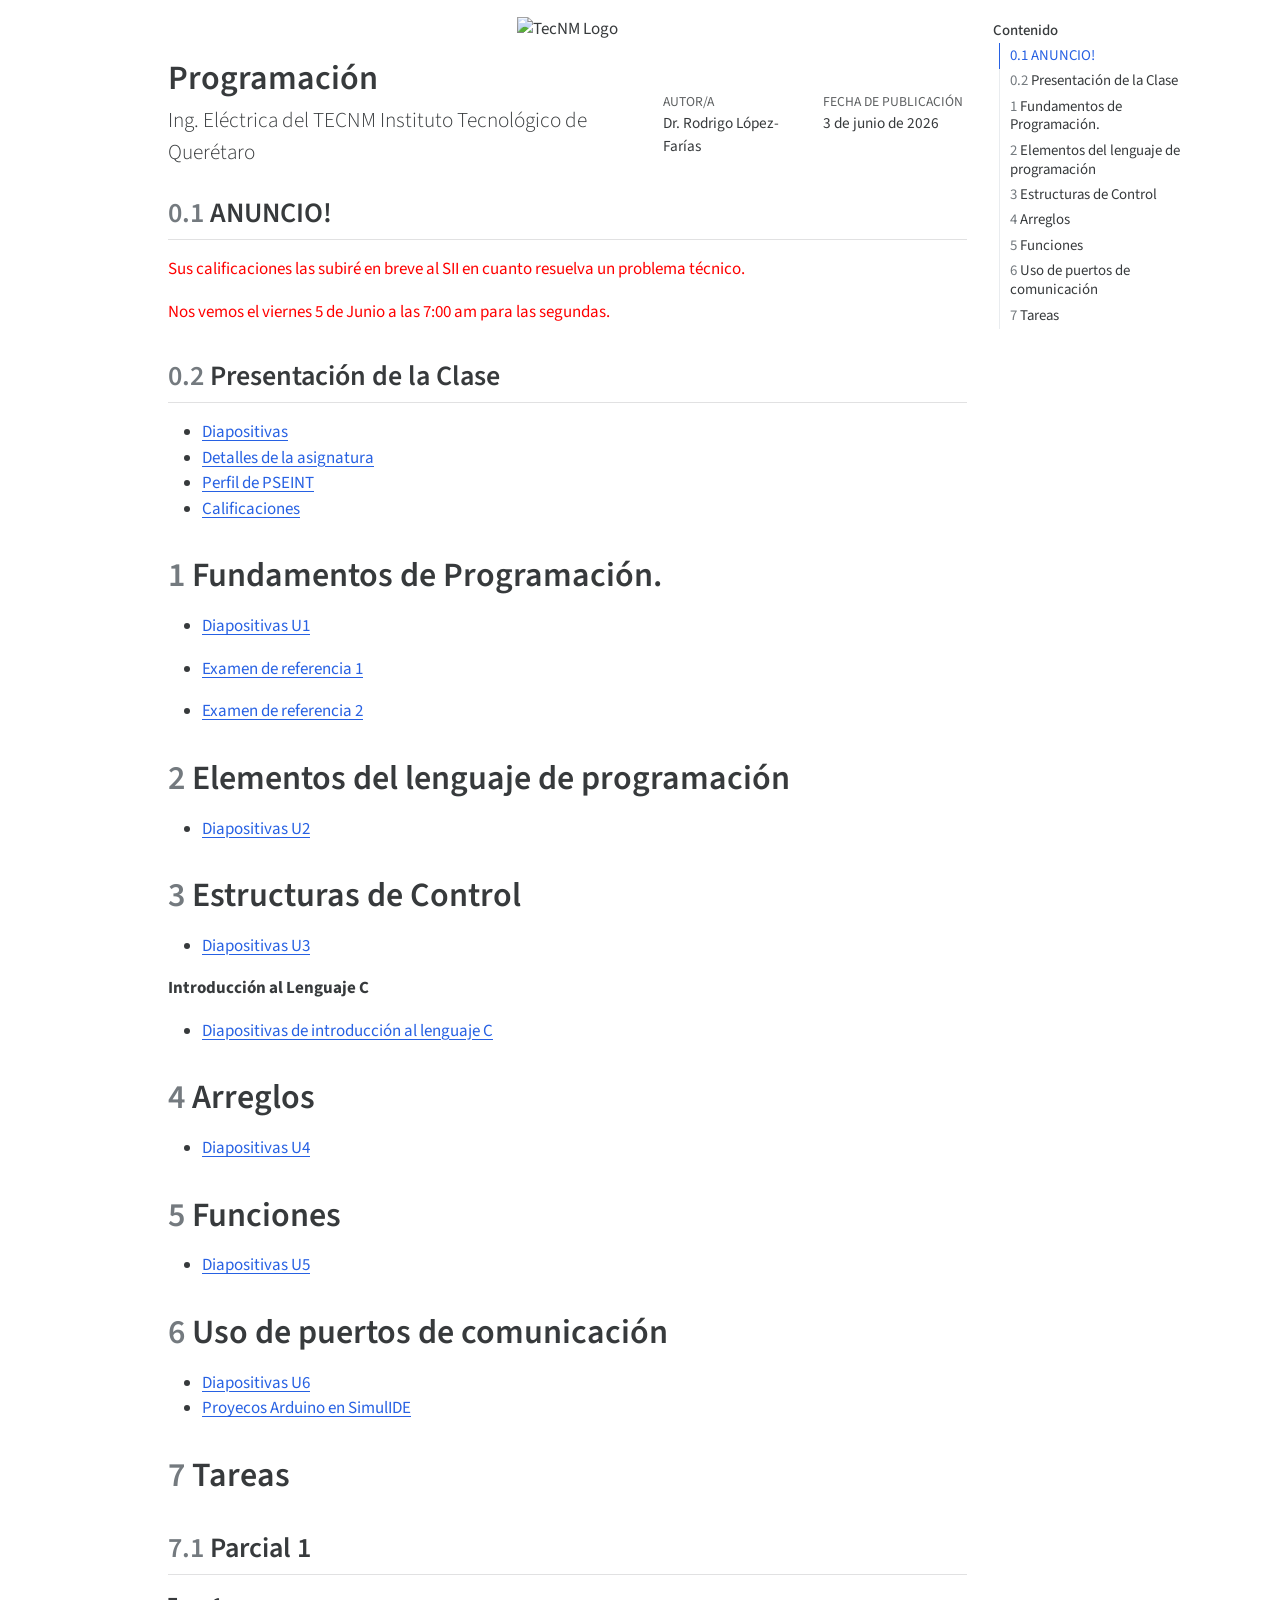
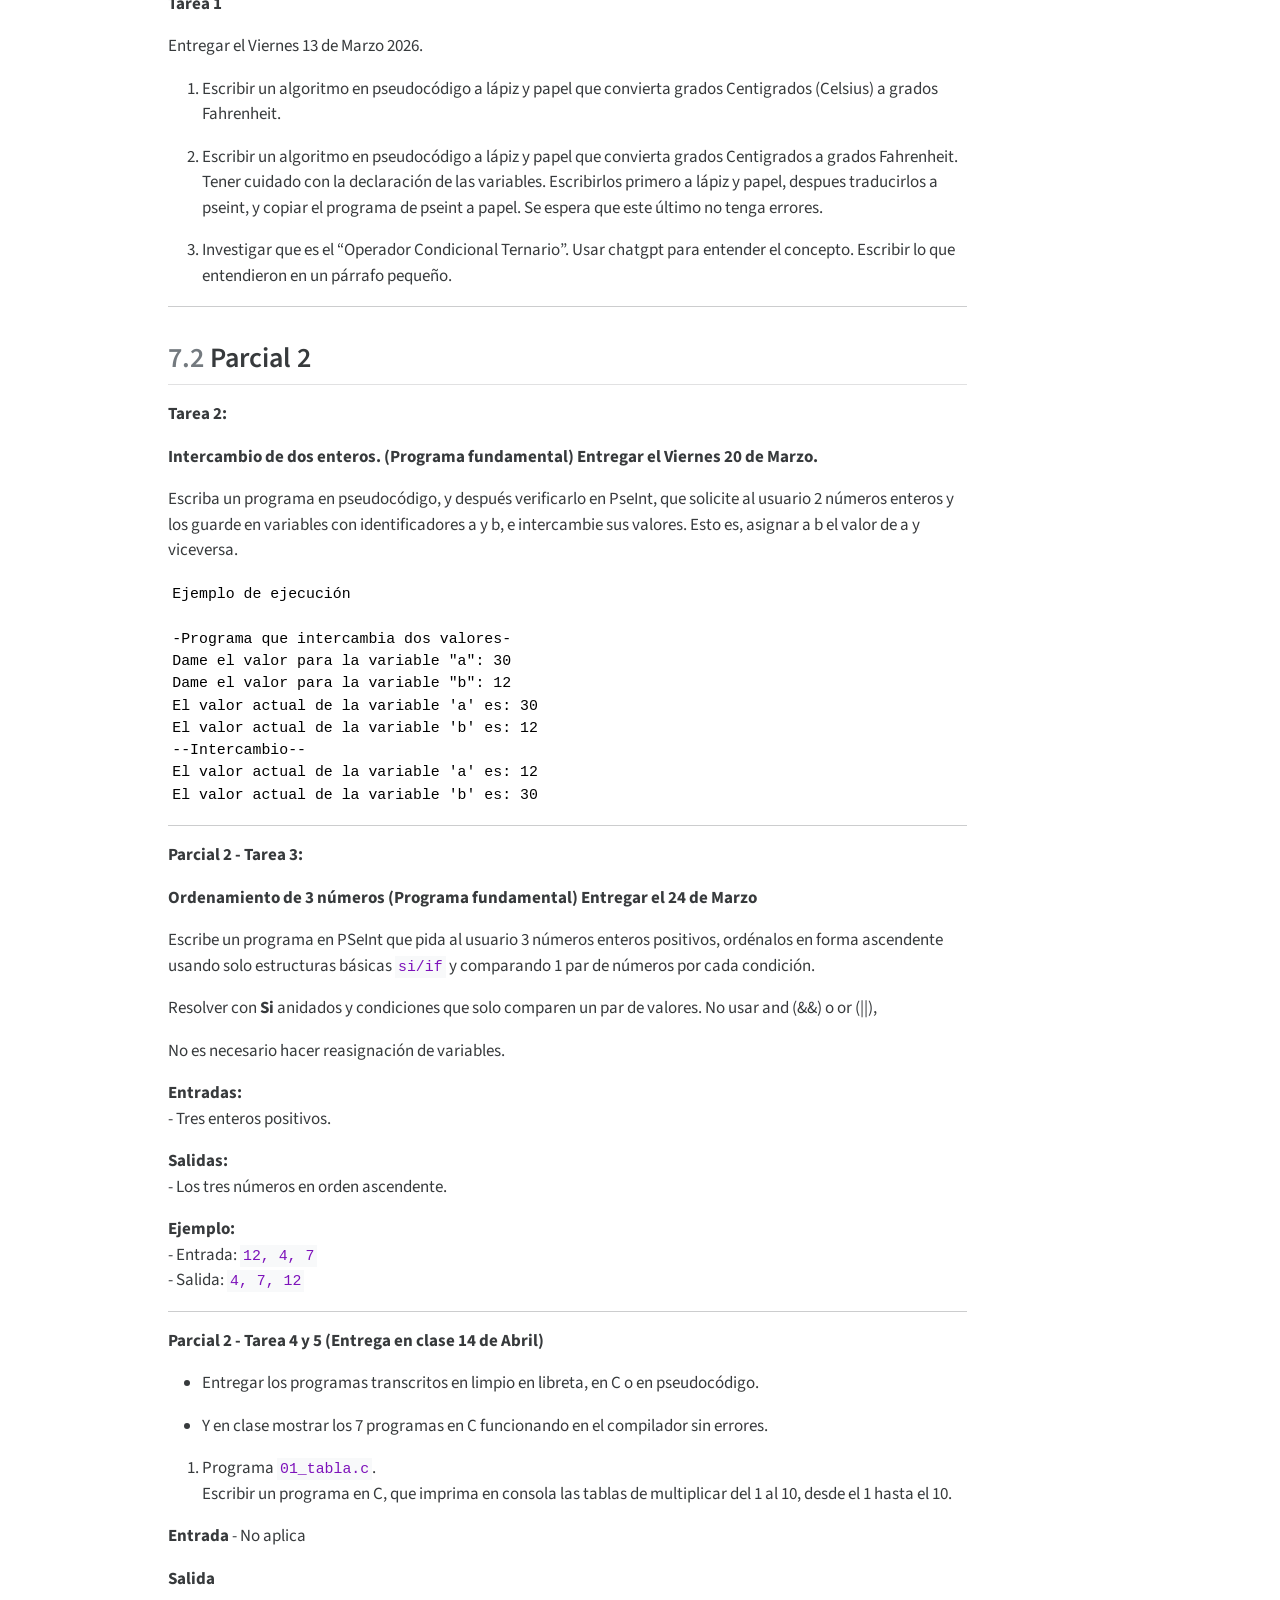
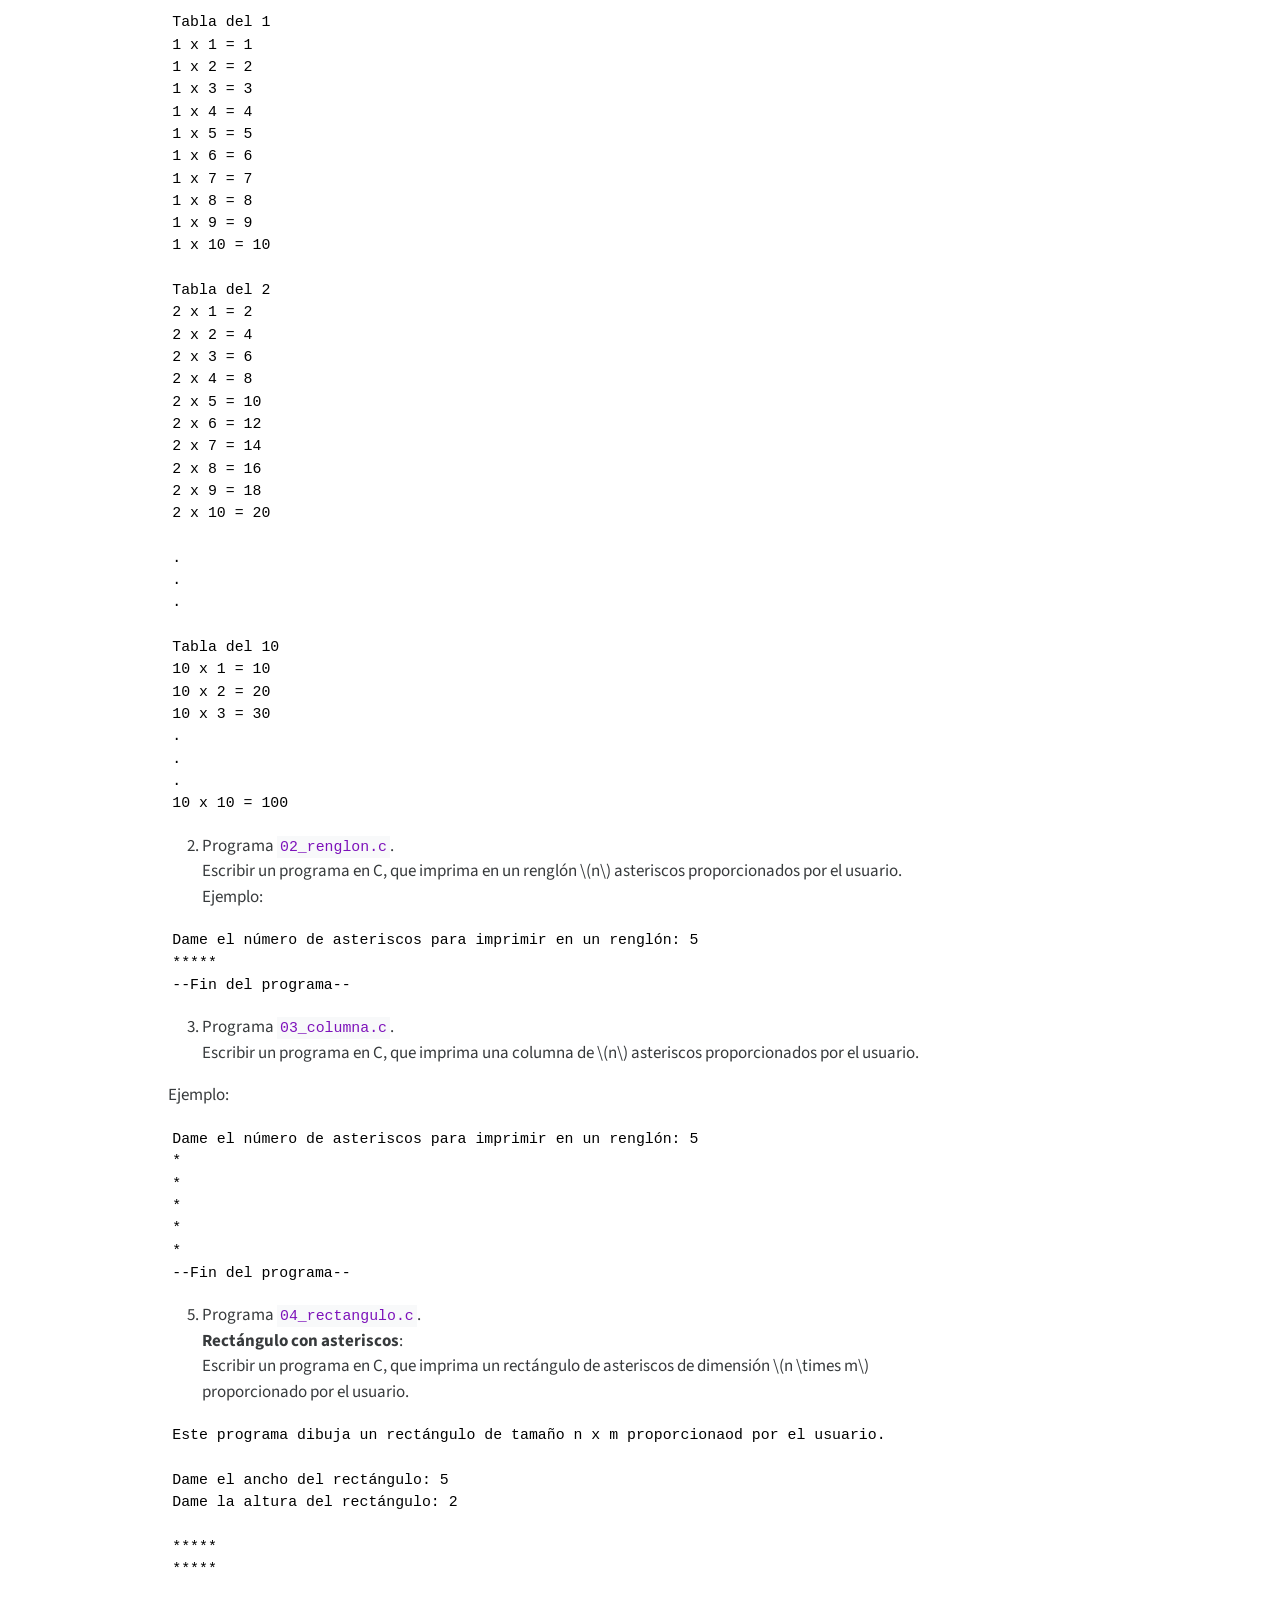
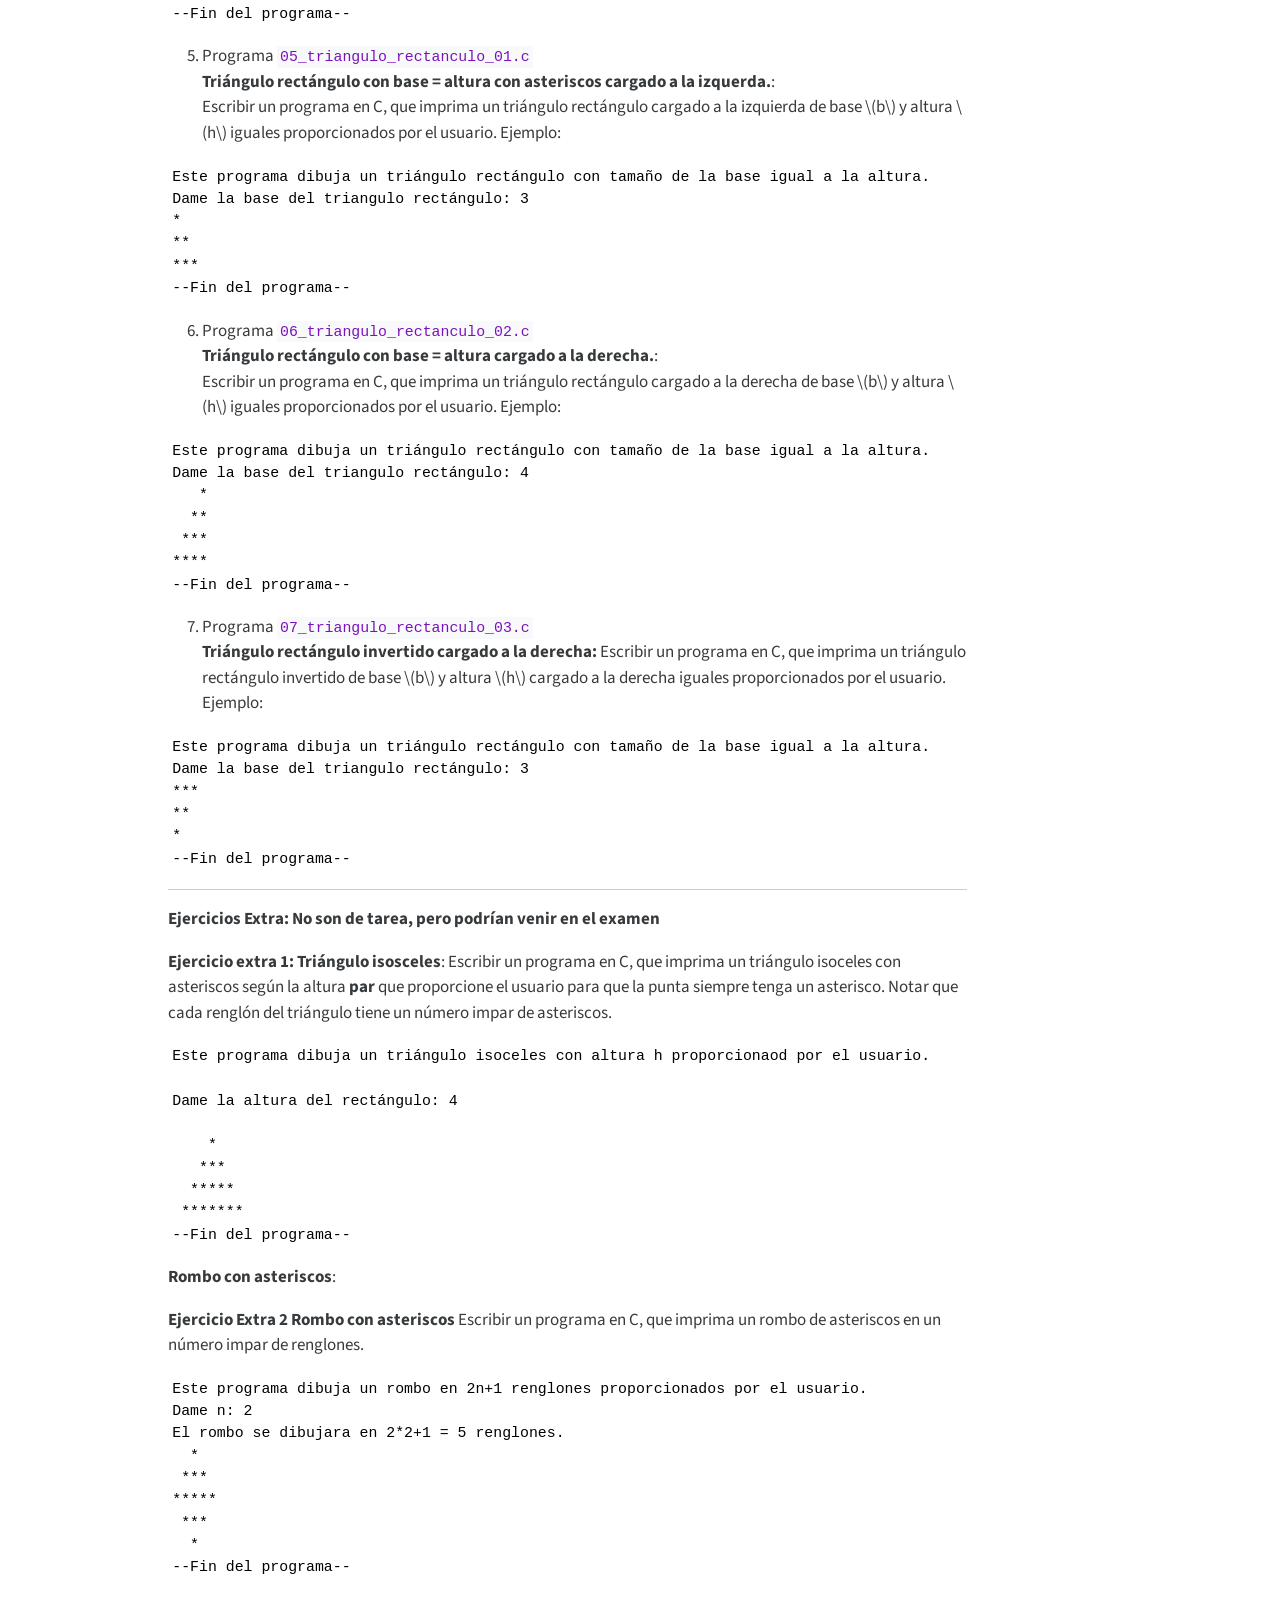
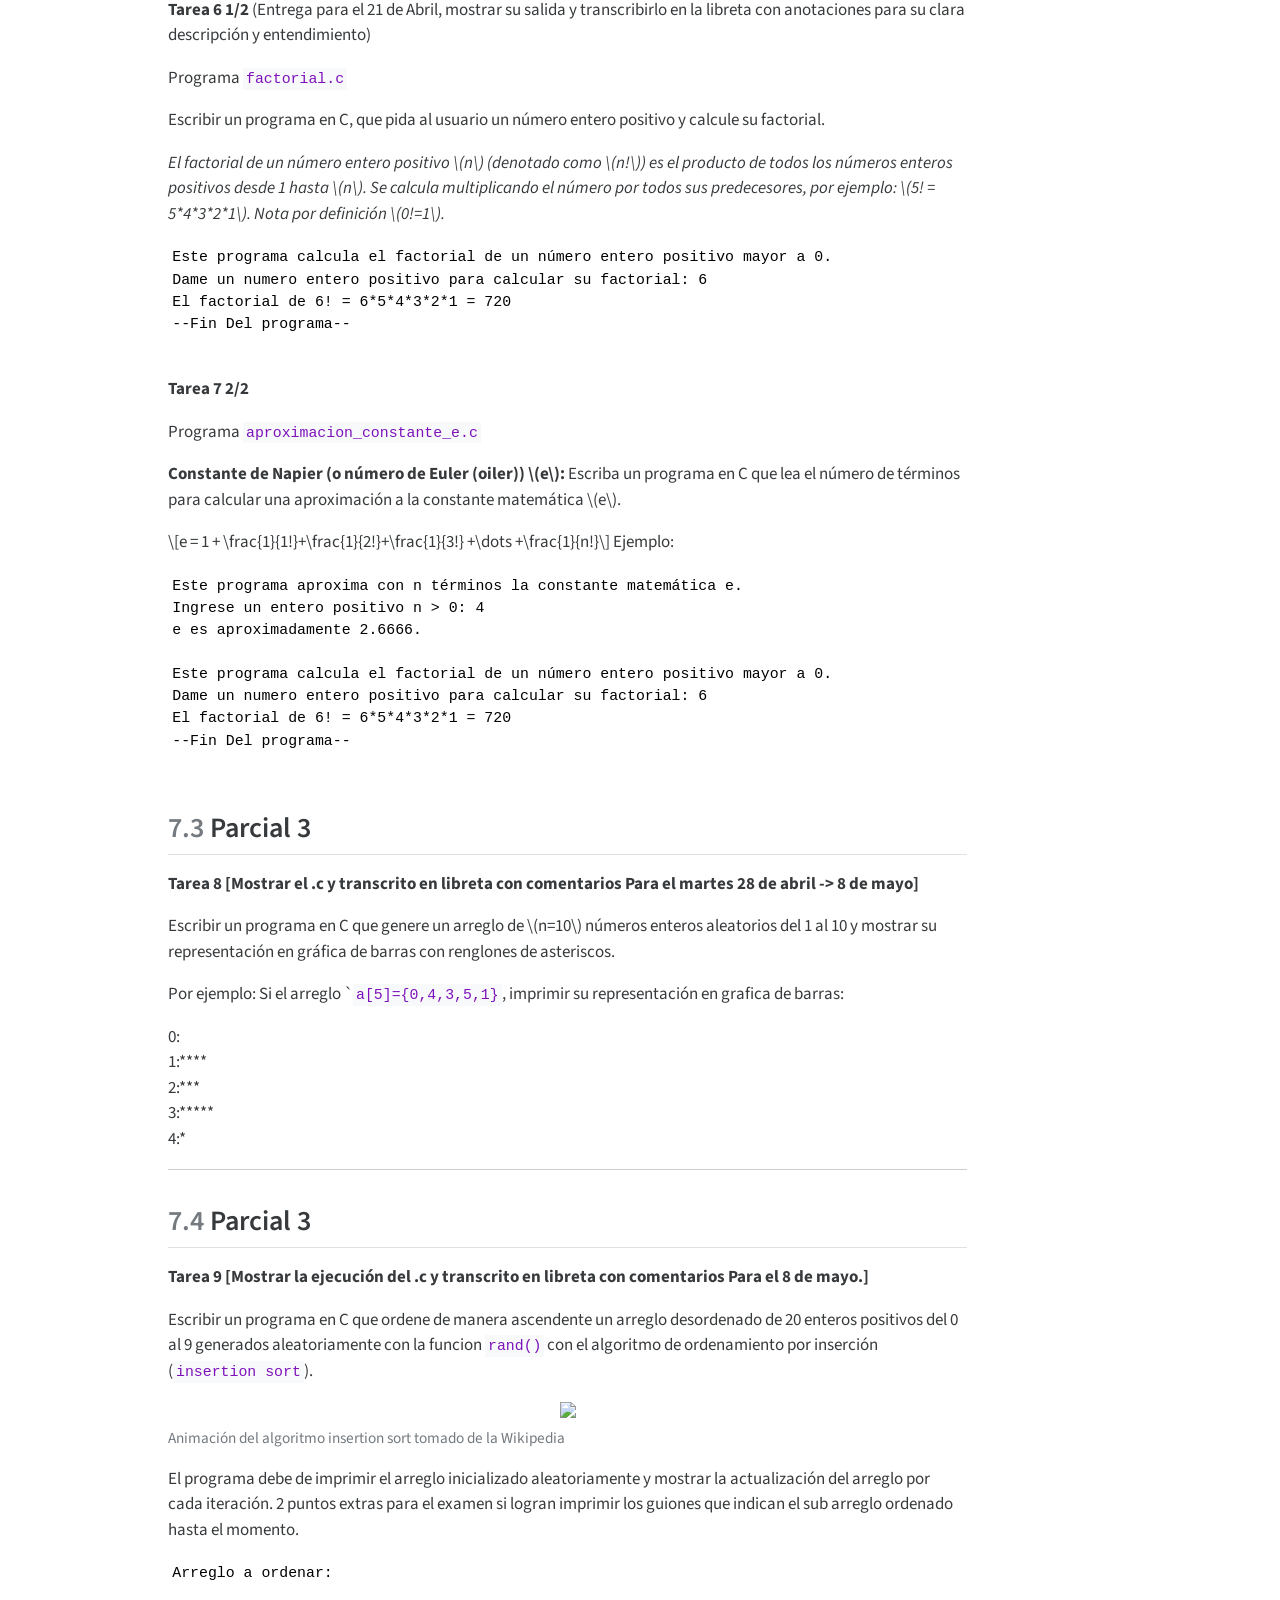
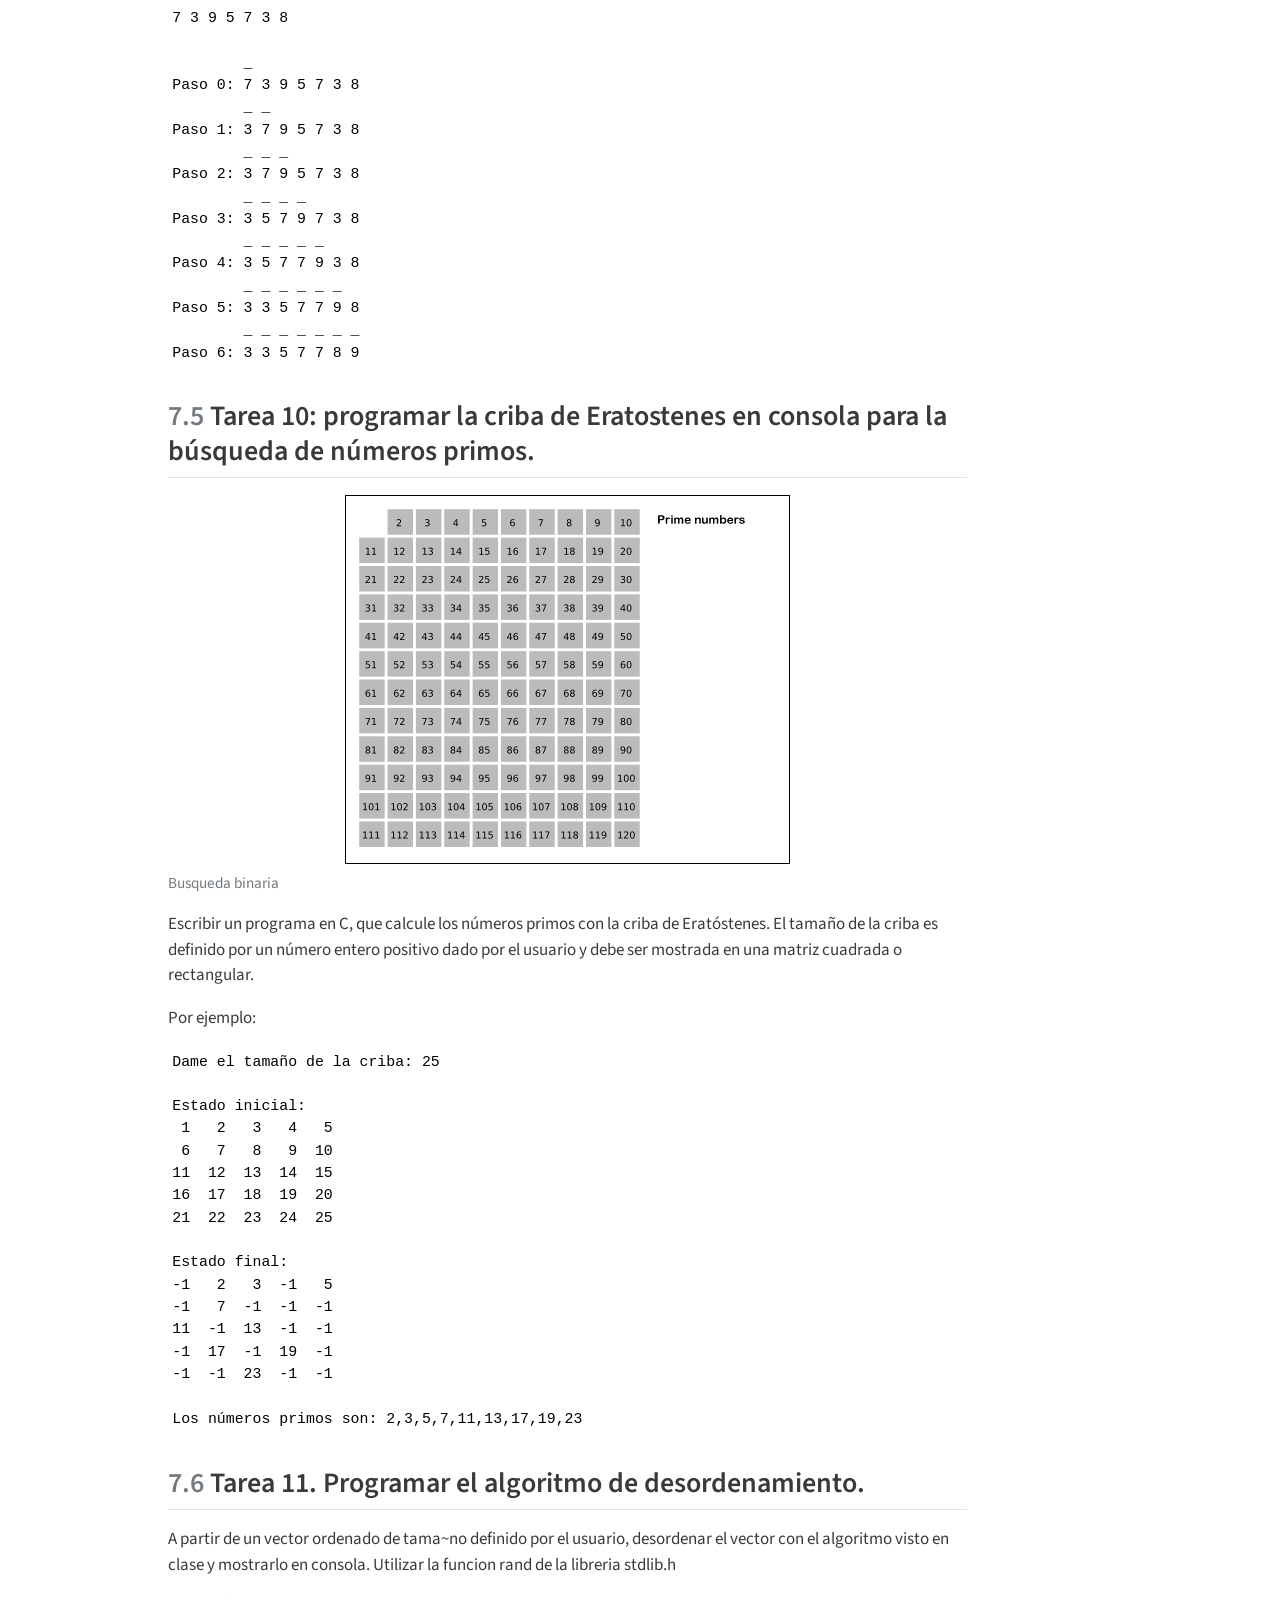
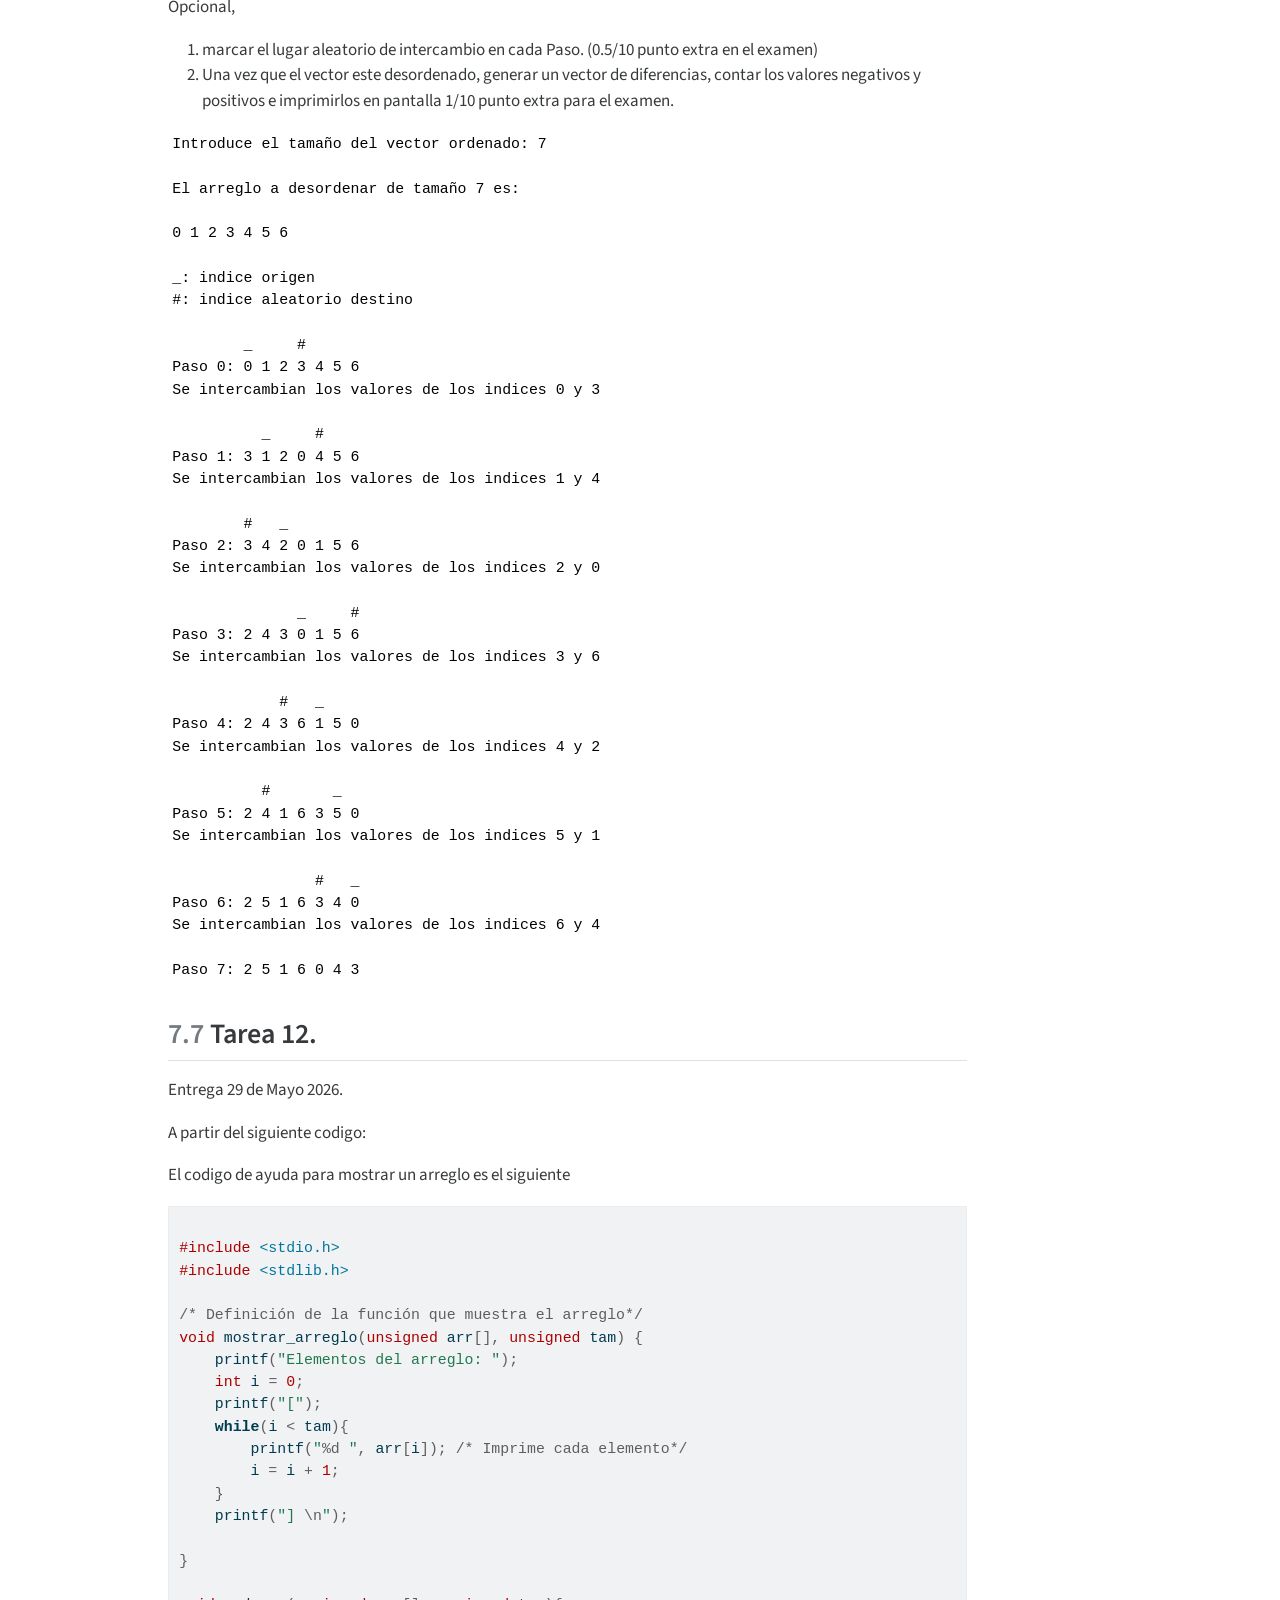
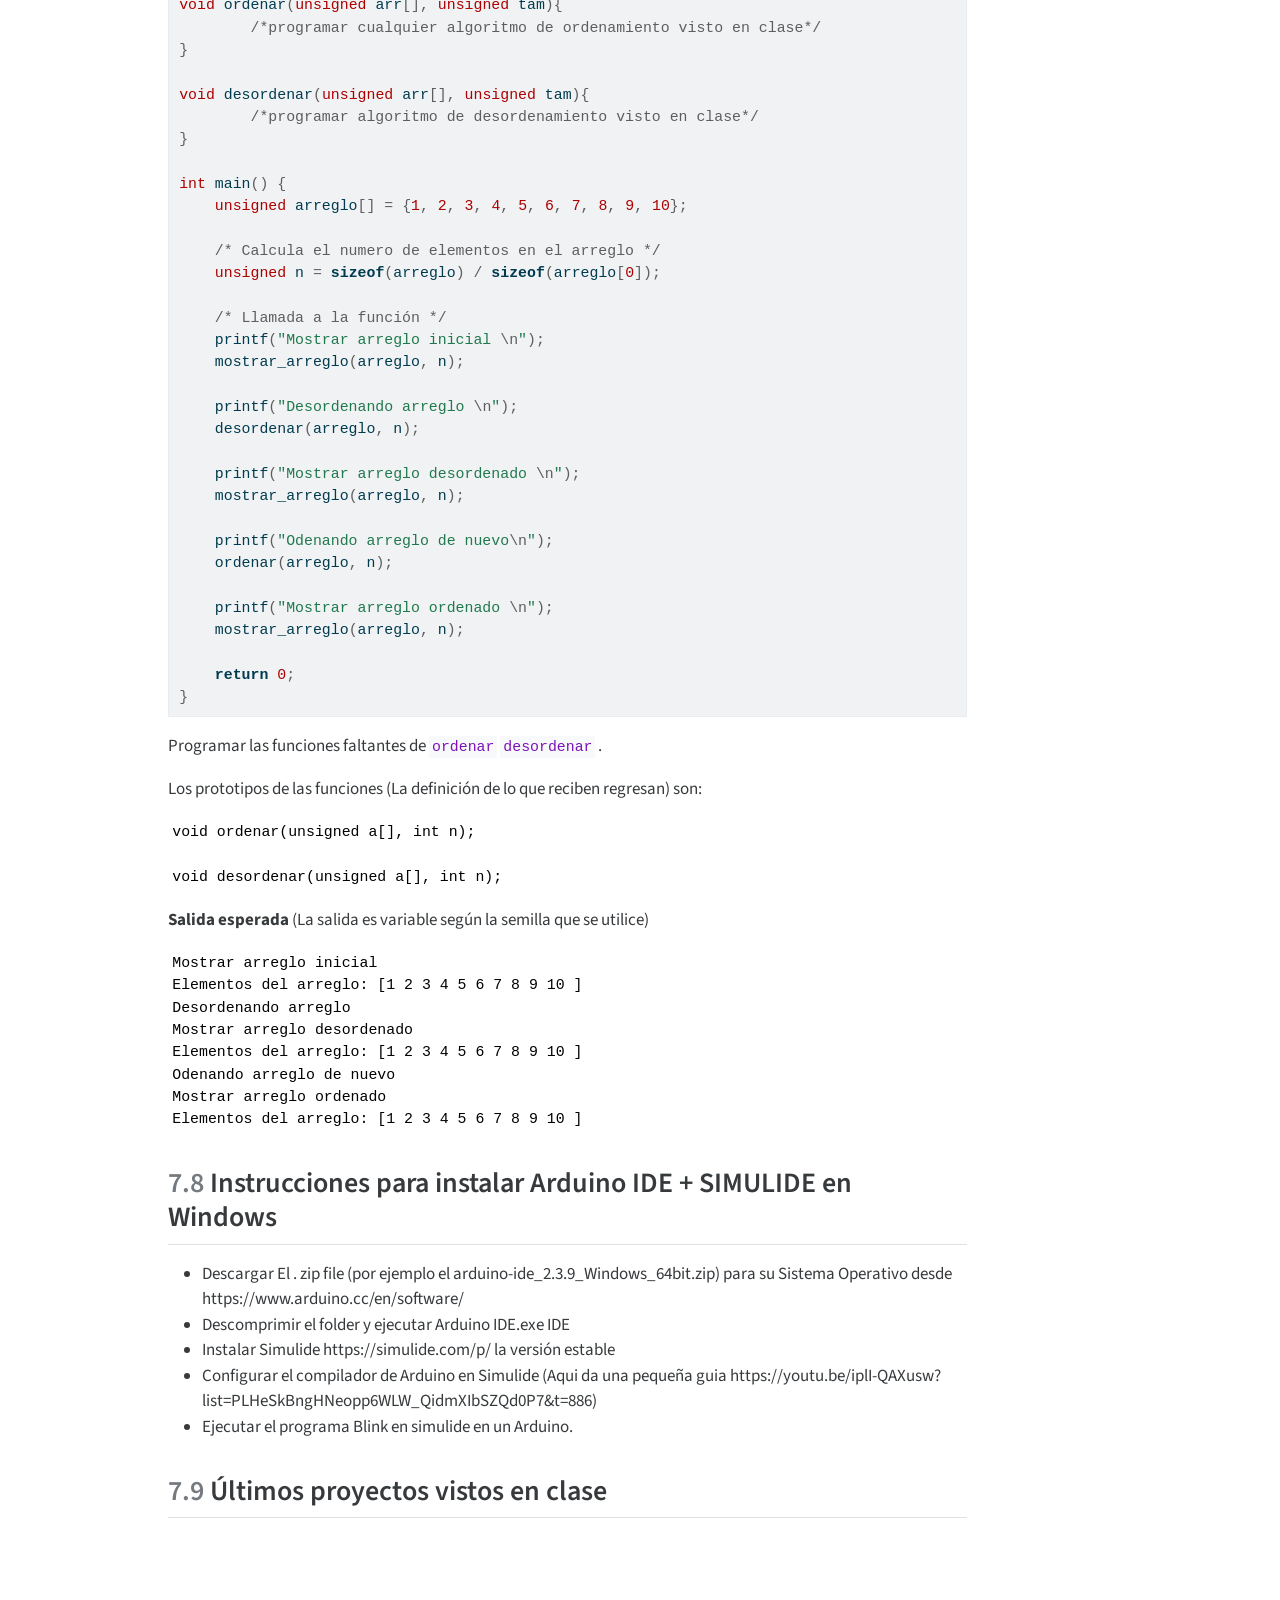
==== commit 2bcd4f68: "anuncio" ====
--- a/index.html
+++ b/index.html
@@ -127,7 +127,8 @@
     <h2 id="toc-title">Contenido</h2>
    
   <ul>
-  <li><a href="#presentación-de-la-clase" id="toc-presentación-de-la-clase" class="nav-link active" data-scroll-target="#presentación-de-la-clase"><span class="header-section-number">0.1</span> Presentación de la Clase</a></li>
+  <li><a href="#anuncio" id="toc-anuncio" class="nav-link active" data-scroll-target="#anuncio"><span class="header-section-number">0.1</span> ANUNCIO!</a></li>
+  <li><a href="#presentación-de-la-clase" id="toc-presentación-de-la-clase" class="nav-link" data-scroll-target="#presentación-de-la-clase"><span class="header-section-number">0.2</span> Presentación de la Clase</a></li>
   <li><a href="#fundamentos-de-programación." id="toc-fundamentos-de-programación." class="nav-link" data-scroll-target="#fundamentos-de-programación."><span class="header-section-number">1</span> Fundamentos de Programación.</a></li>
   <li><a href="#elementos-del-lenguaje-de-programación" id="toc-elementos-del-lenguaje-de-programación" class="nav-link" data-scroll-target="#elementos-del-lenguaje-de-programación"><span class="header-section-number">2</span> Elementos del lenguaje de programación</a></li>
   <li><a href="#estructuras-de-control" id="toc-estructuras-de-control" class="nav-link" data-scroll-target="#estructuras-de-control"><span class="header-section-number">3</span> Estructuras de Control</a></li>
@@ -174,7 +175,7 @@
     <div>
     <div class="quarto-title-meta-heading">Fecha de publicación</div>
     <div class="quarto-title-meta-contents">
-      <p class="date">29 de mayo de 2026</p>
+      <p class="date">3 de junio de 2026</p>
     </div>
   </div>
   
@@ -186,8 +187,13 @@
 </header>
 
 
-<section id="presentación-de-la-clase" class="level2" data-number="0.1">
-<h2 data-number="0.1" class="anchored" data-anchor-id="presentación-de-la-clase"><span class="header-section-number">0.1</span> Presentación de la Clase</h2>
+<section id="anuncio" class="level2" data-number="0.1">
+<h2 data-number="0.1" class="anchored" data-anchor-id="anuncio"><span class="header-section-number">0.1</span> ANUNCIO!</h2>
+<p><span style="color: red;">Sus calificaciones las subiré en breve al SII en cuanto resuelva un problema técnico.</span></p>
+<p><span style="color: red;">Nos vemos el viernes 5 de Junio a las 7:00 am para las segundas.</span></p>
+</section>
+<section id="presentación-de-la-clase" class="level2" data-number="0.2">
+<h2 data-number="0.2" class="anchored" data-anchor-id="presentación-de-la-clase"><span class="header-section-number">0.2</span> Presentación de la Clase</h2>
 <ul>
 <li><a href="https://drive.google.com/file/d/1qA2Dy2kVQ2VCH_4RZ5Htpi84i7pKZv-j/view">Diapositivas</a></li>
 <li><a href="https://drive.google.com/file/d/1Szw2QInI9FrmDmlSfddGnLX77tXOv-oZ/view">Detalles de la asignatura</a></li>
